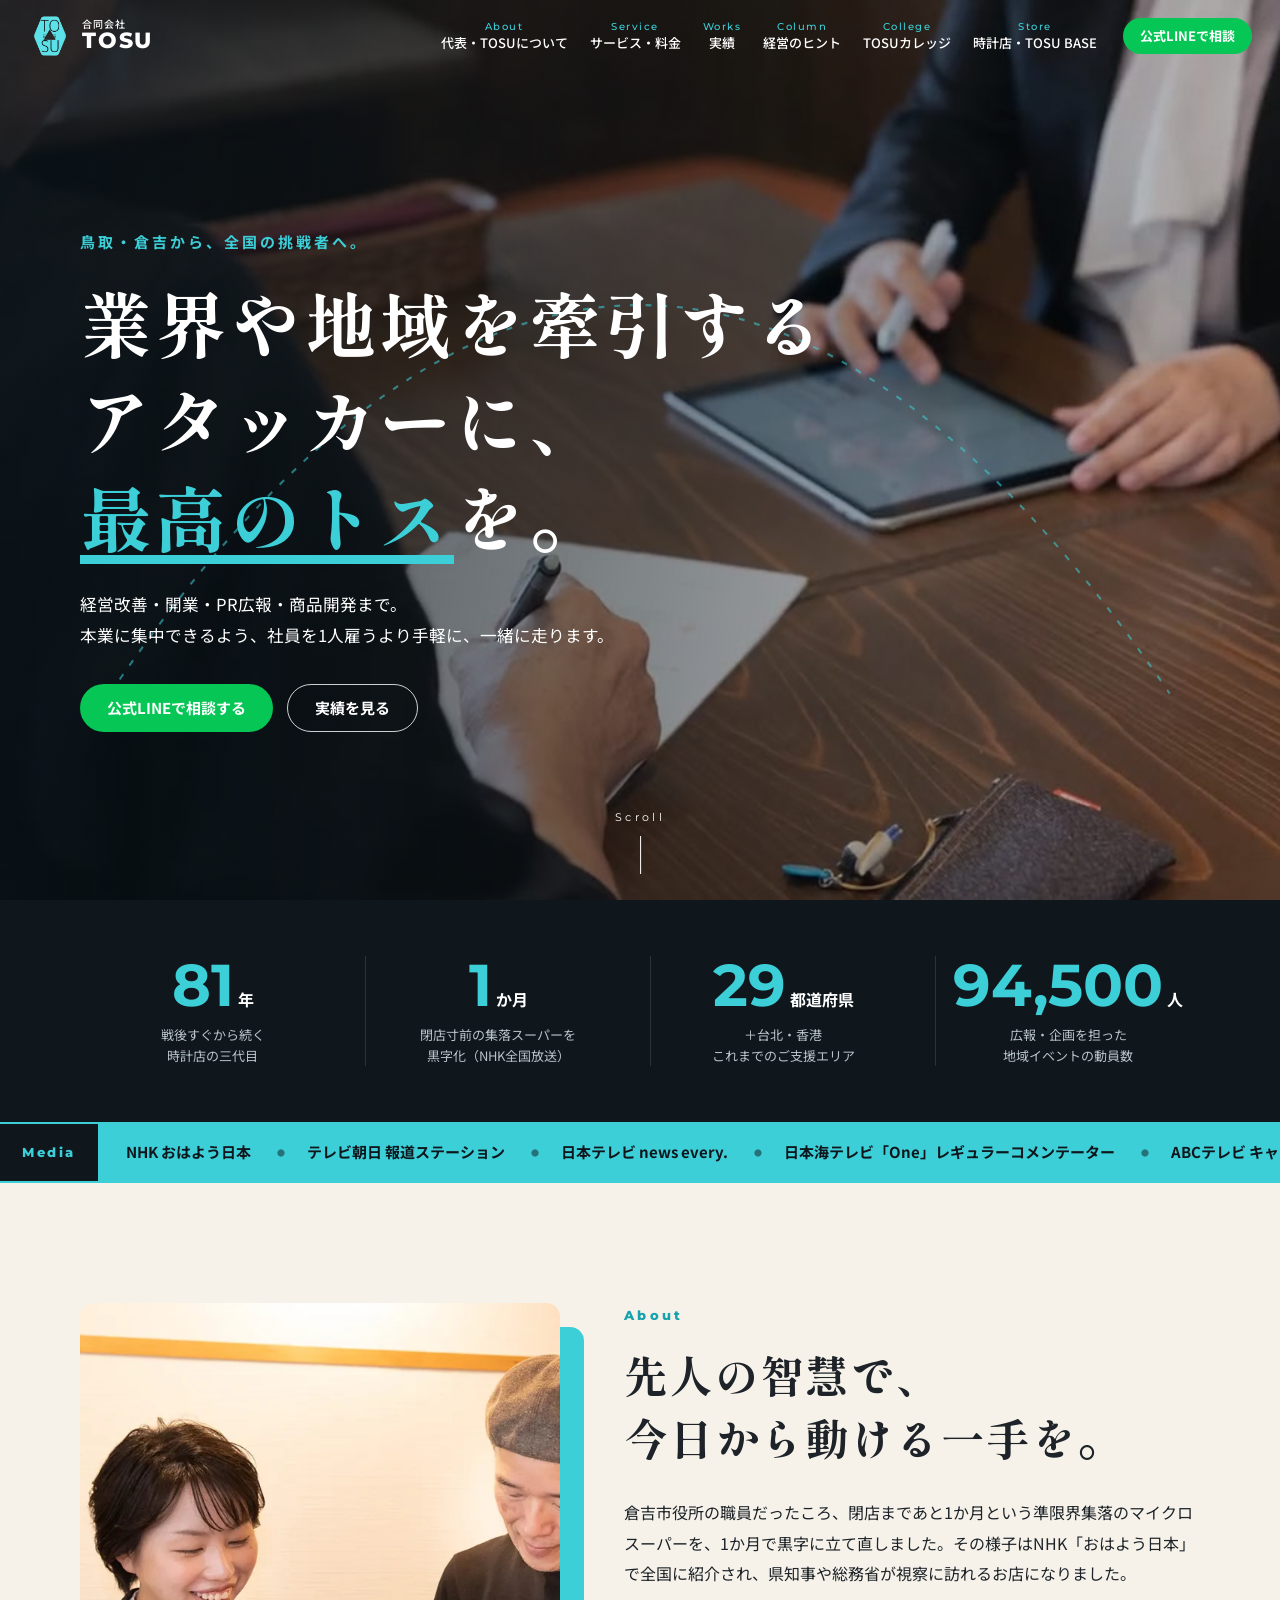
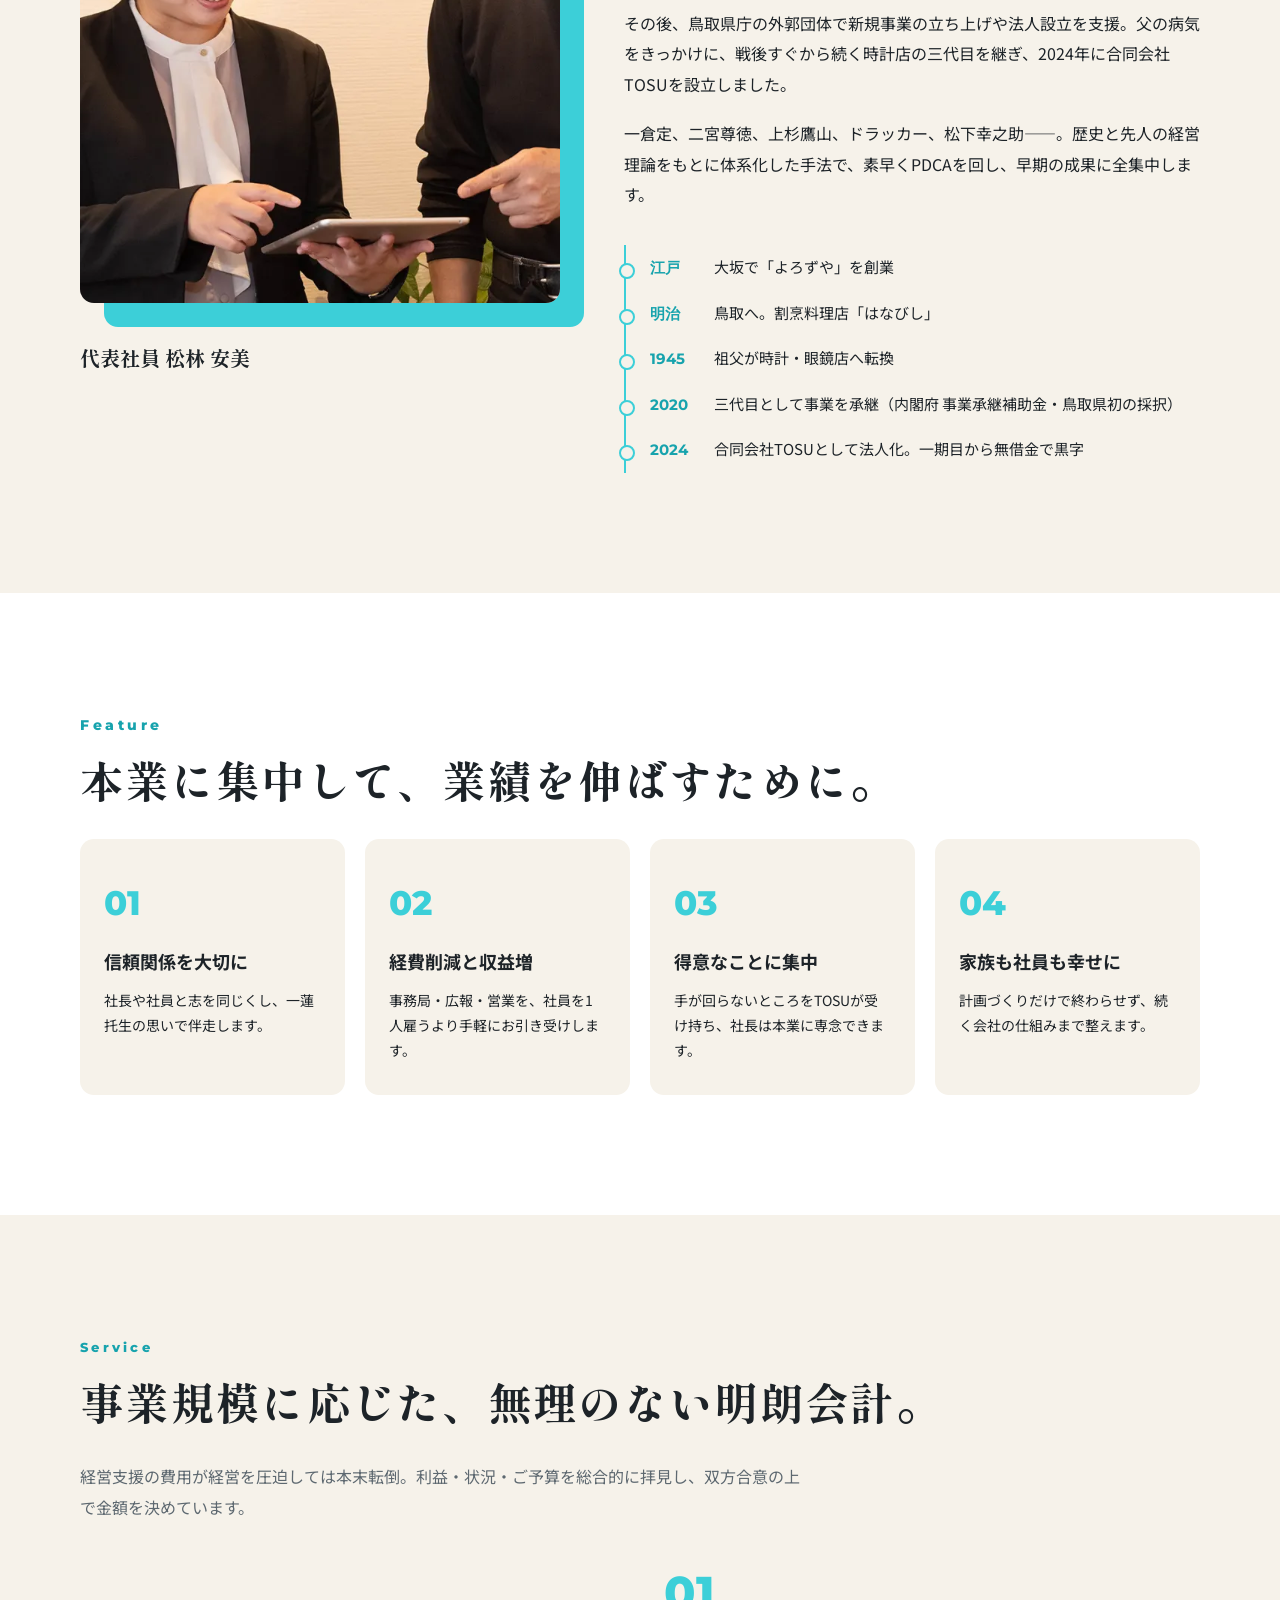
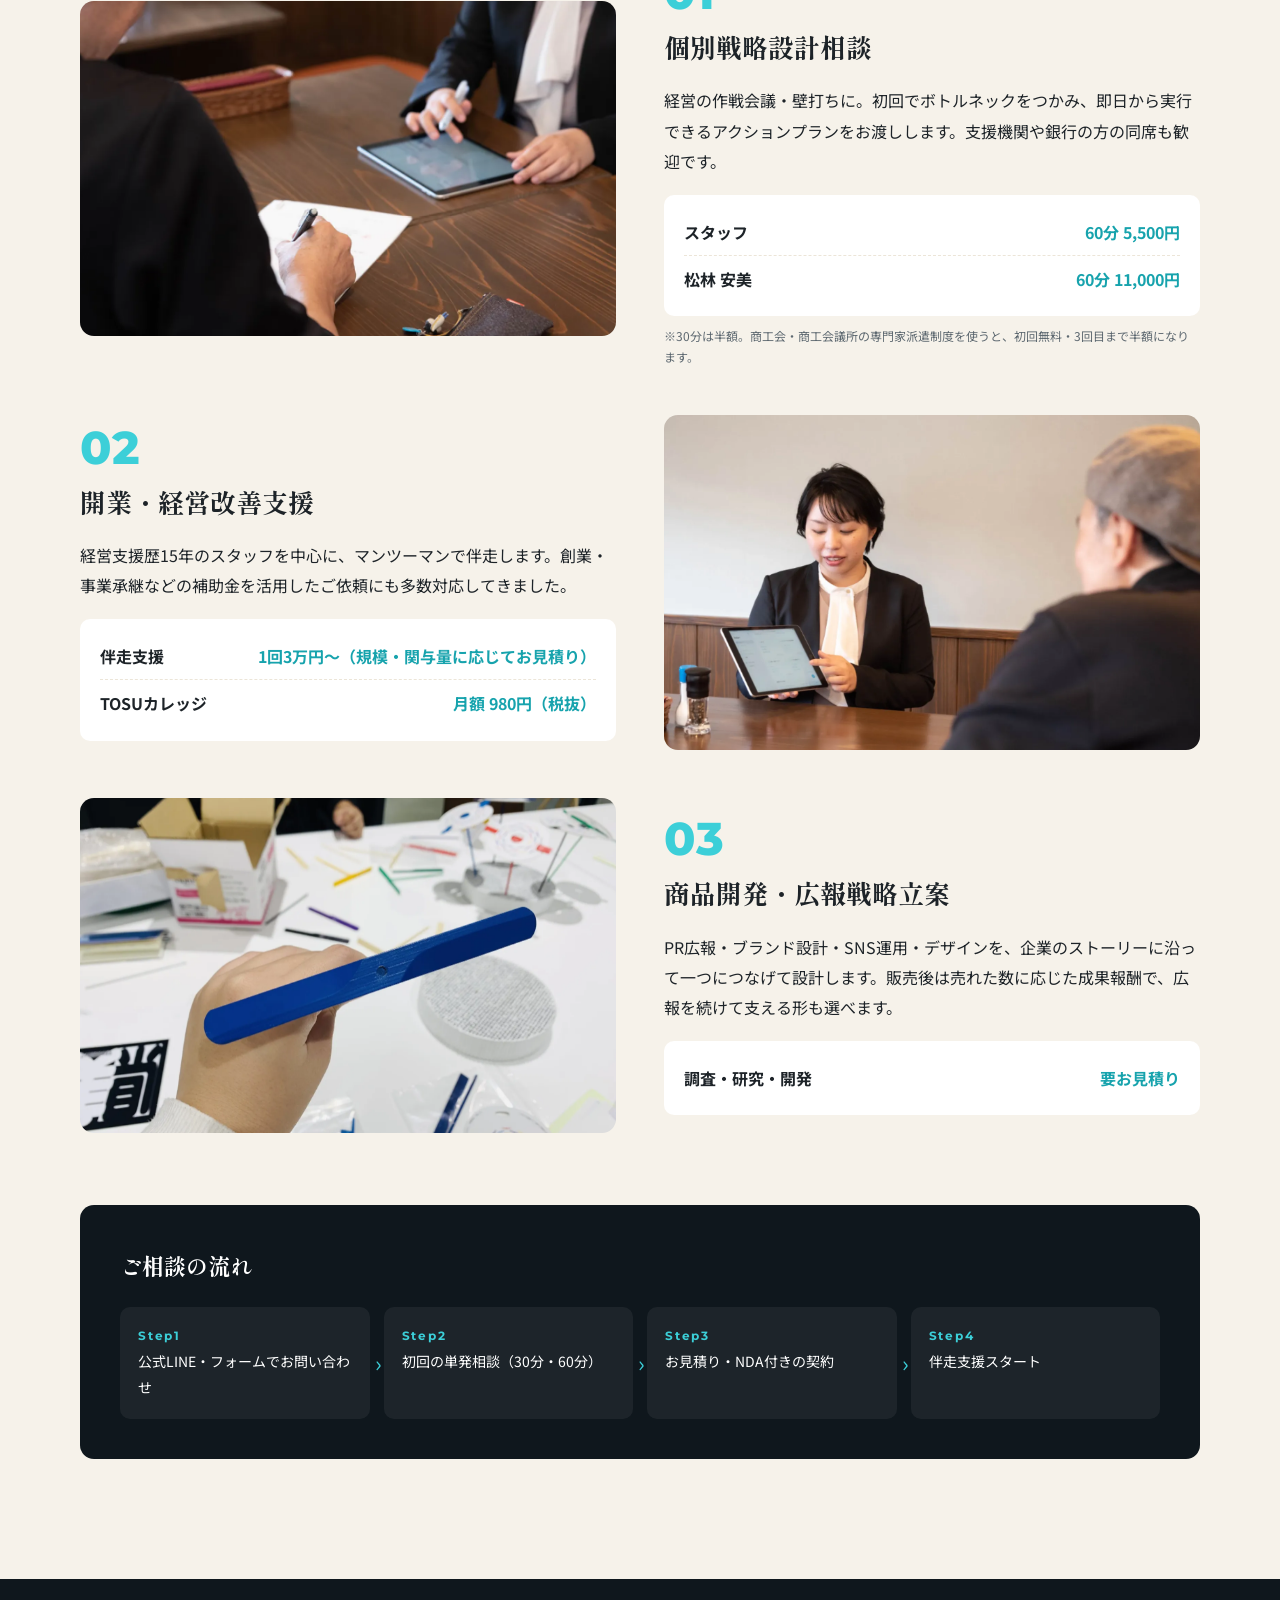
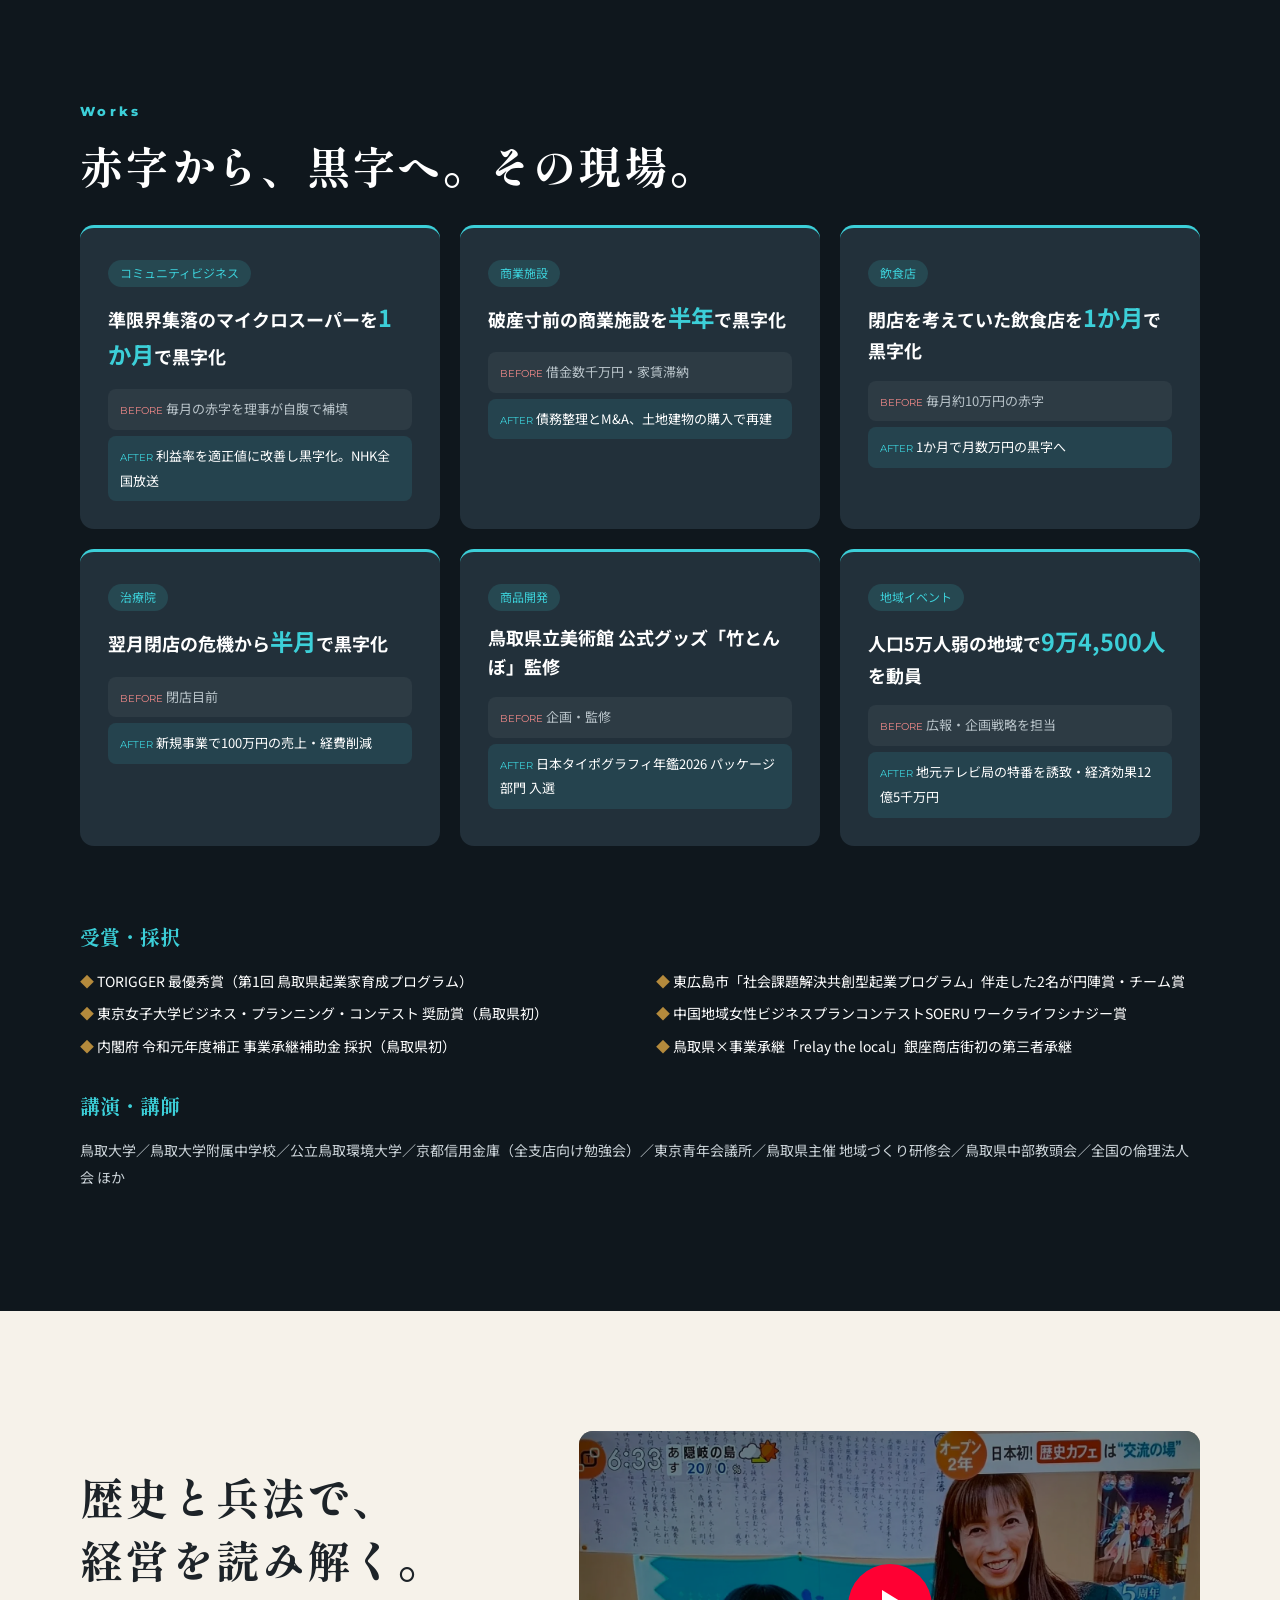
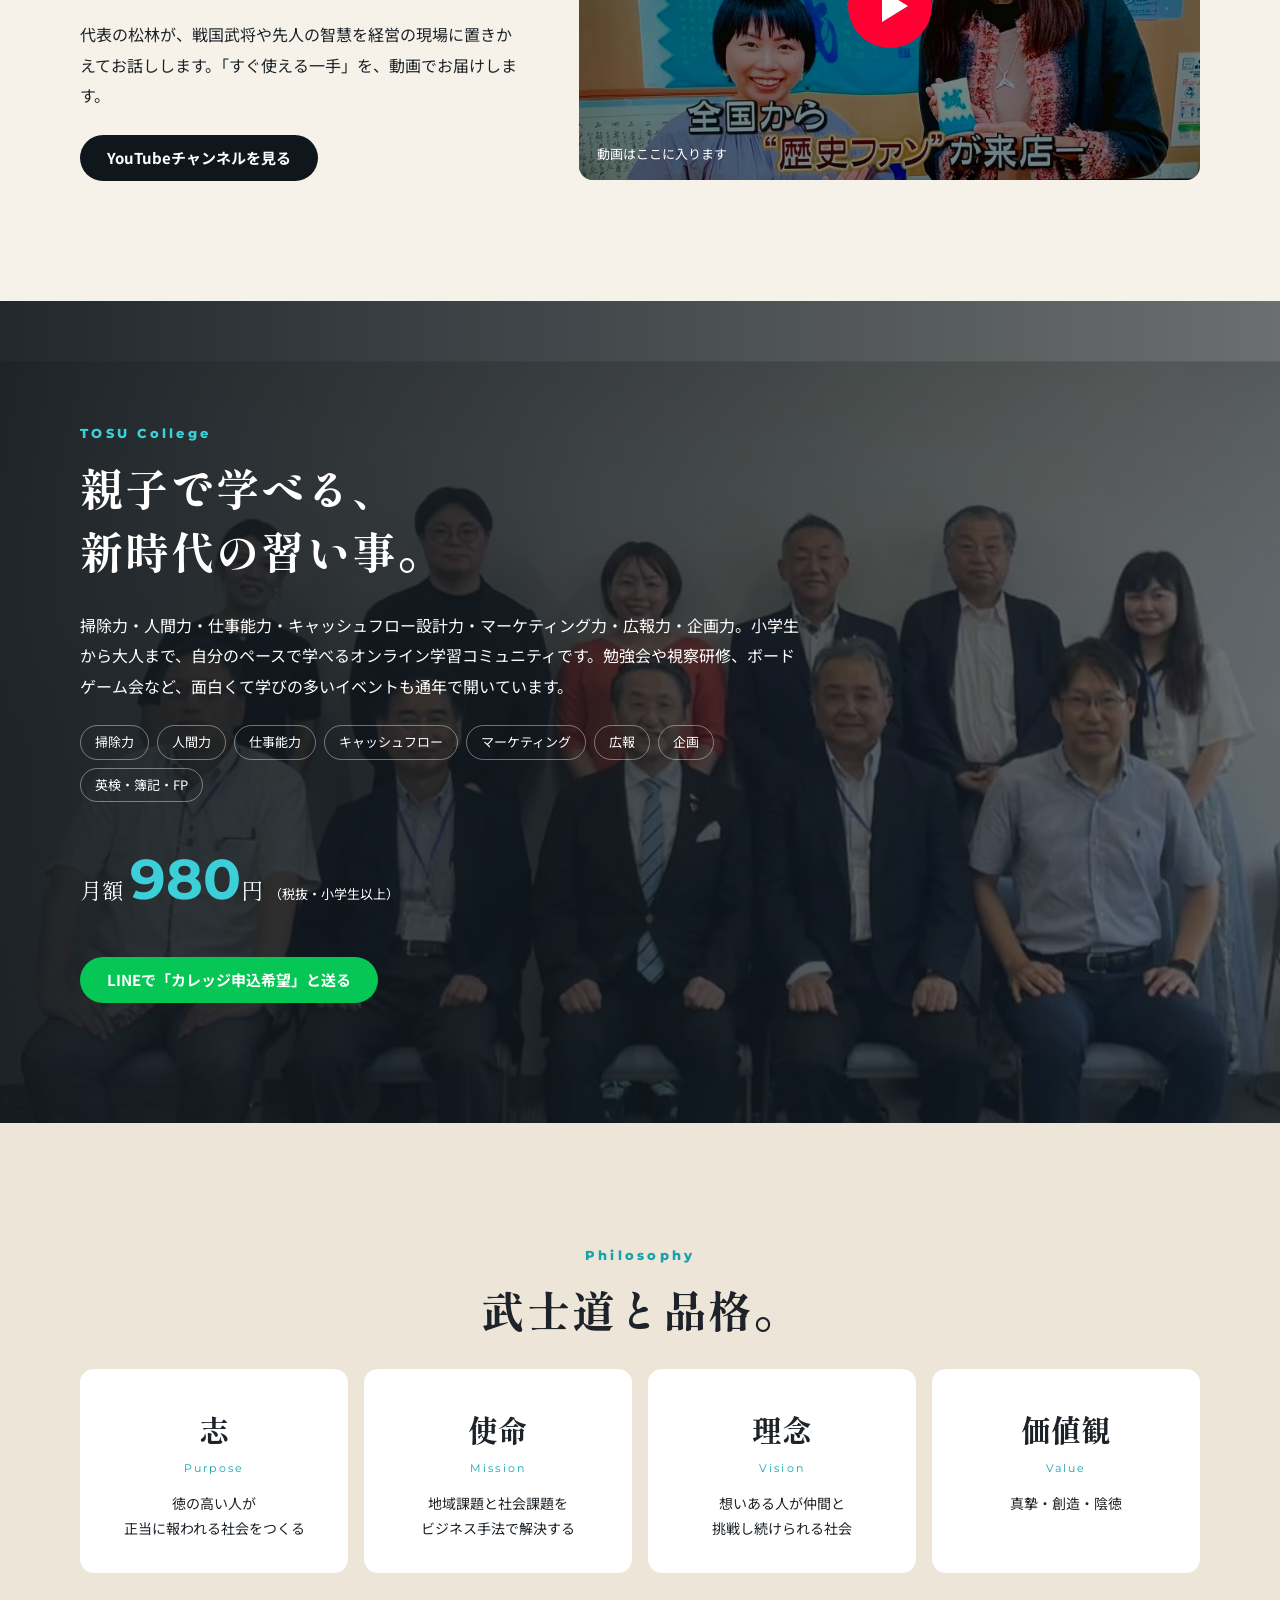
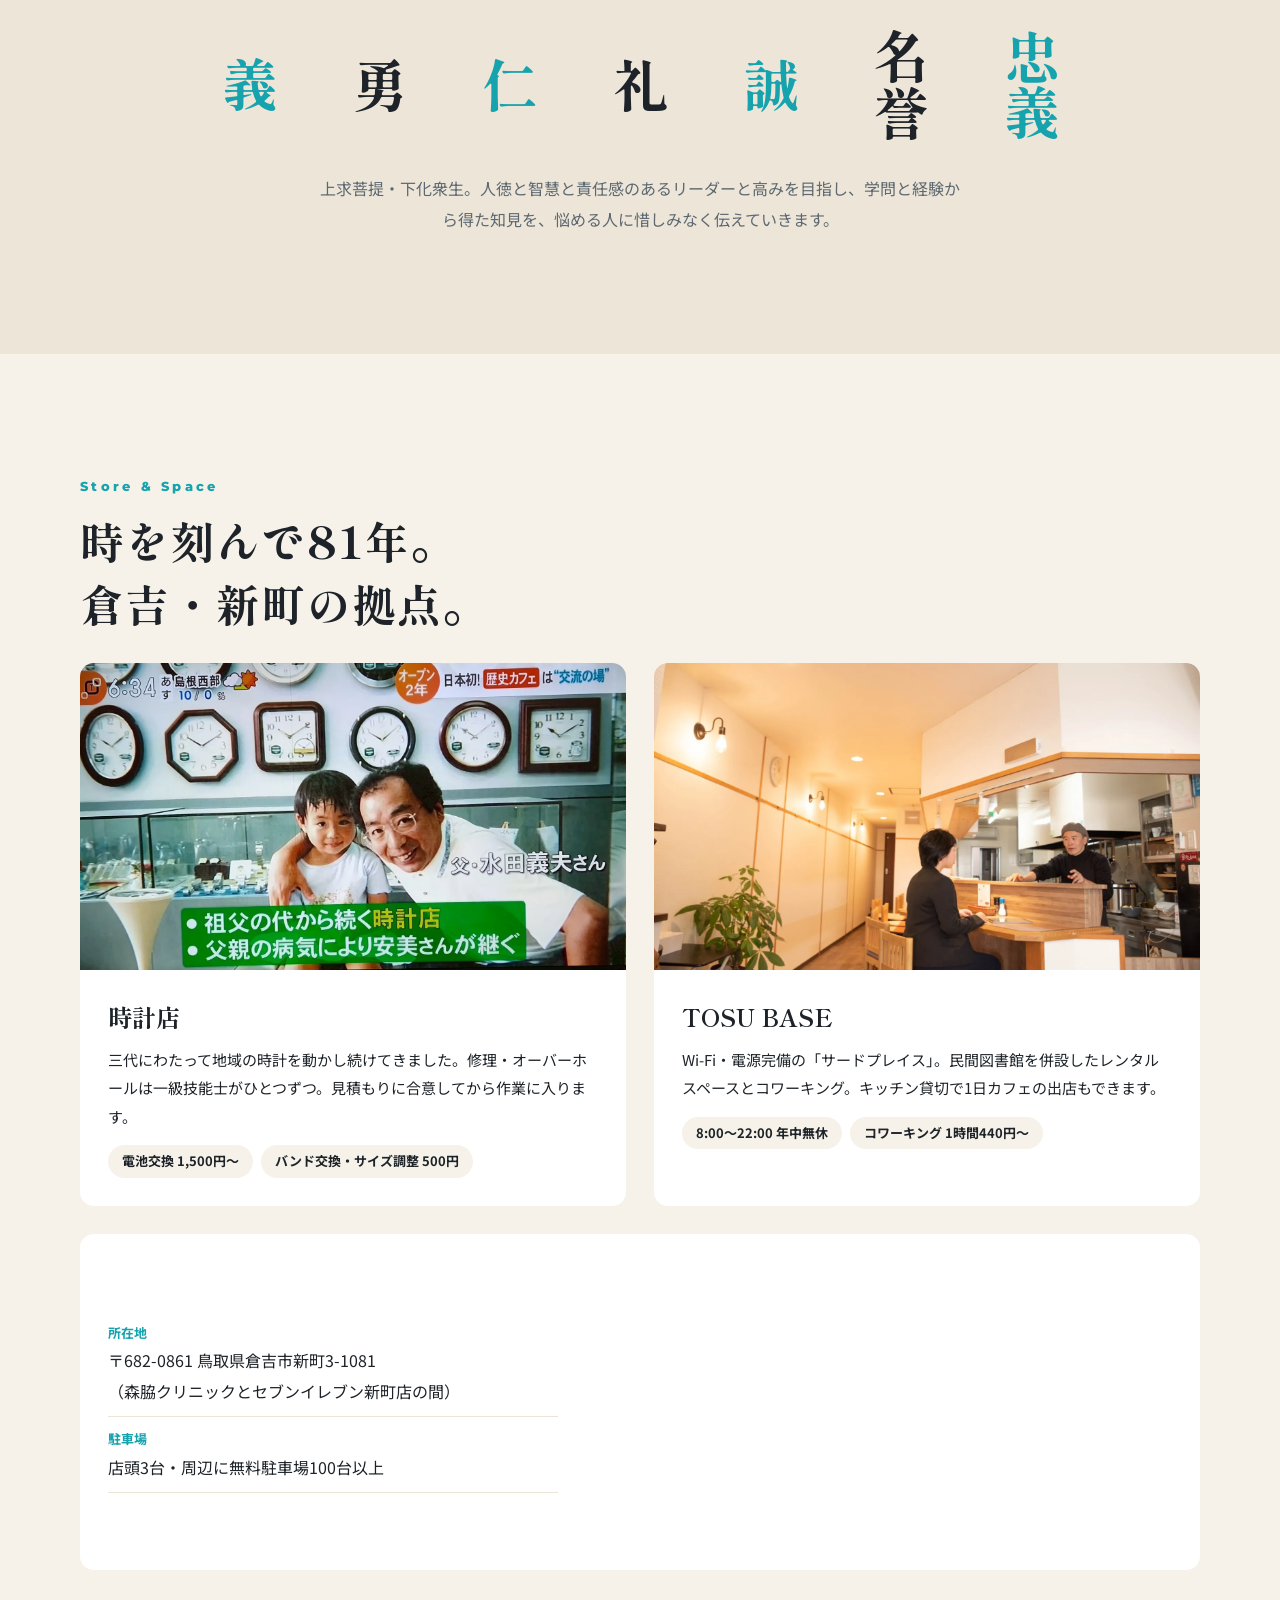
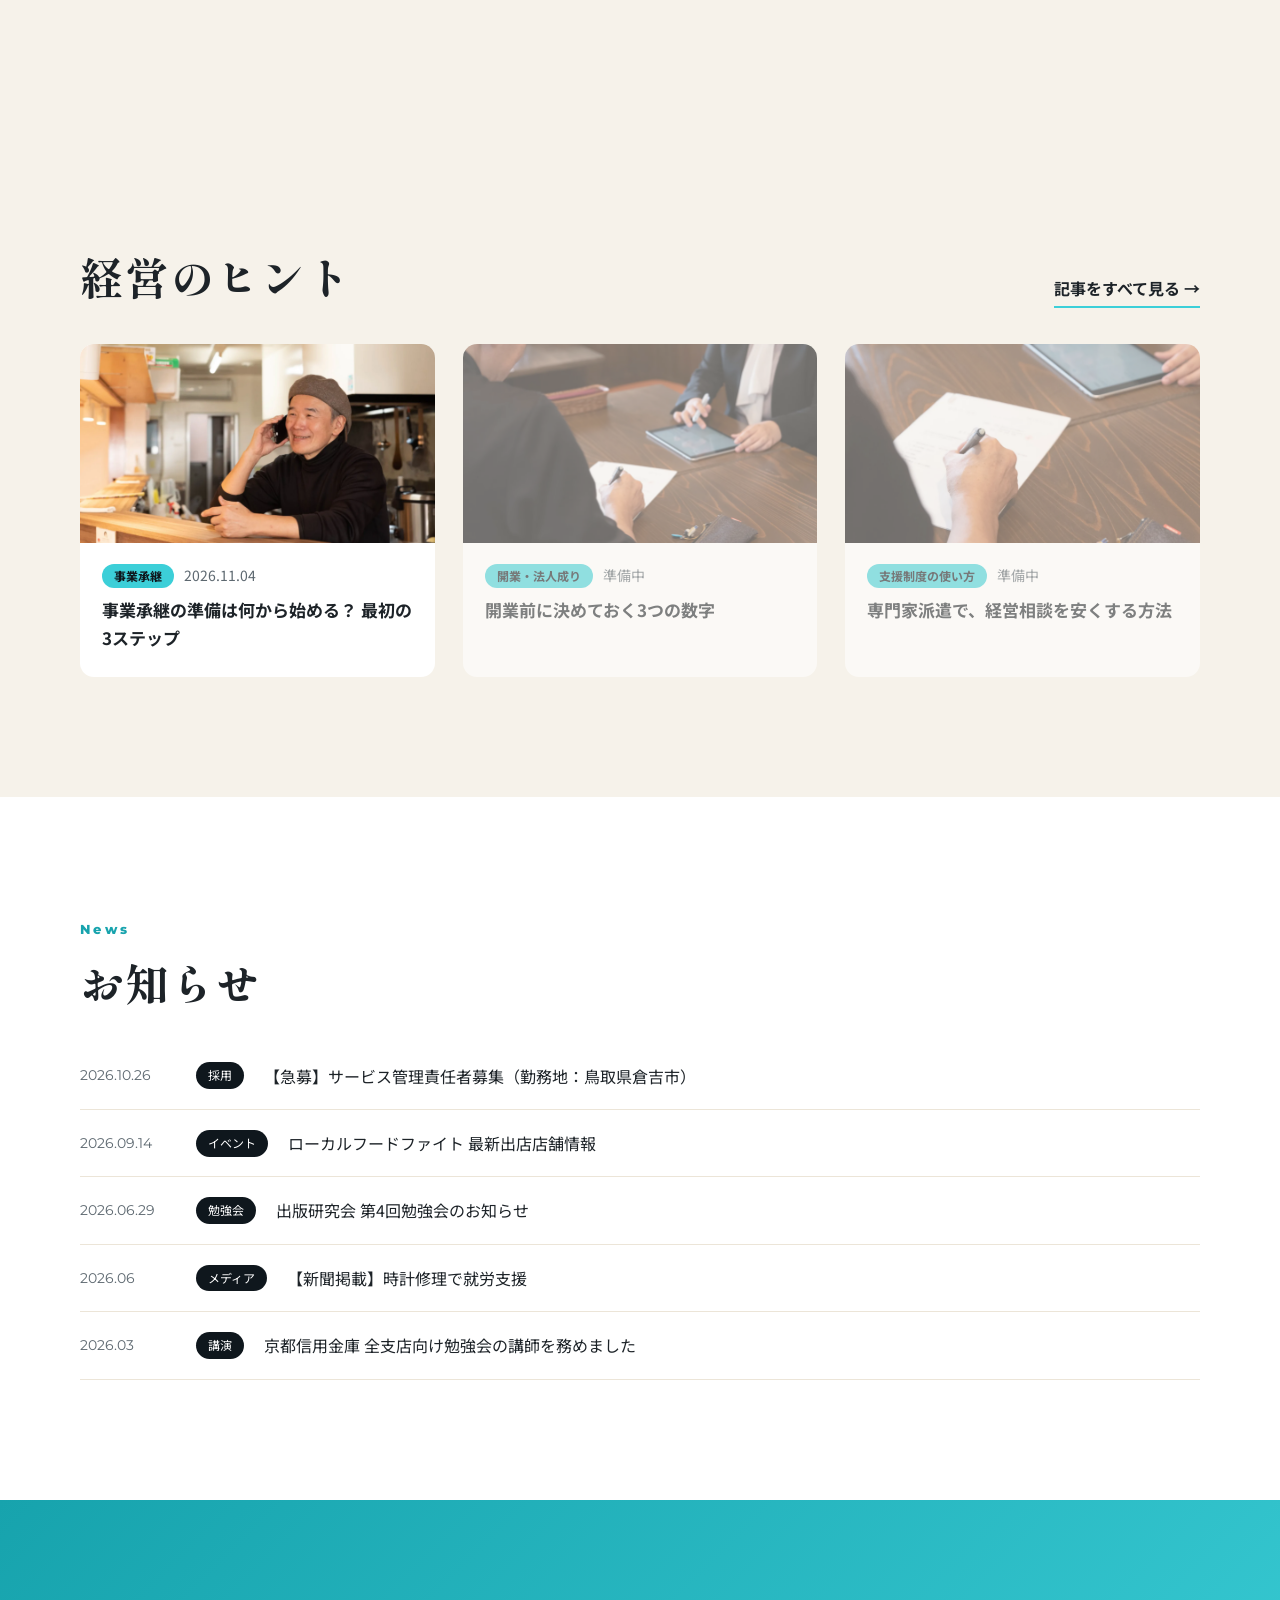
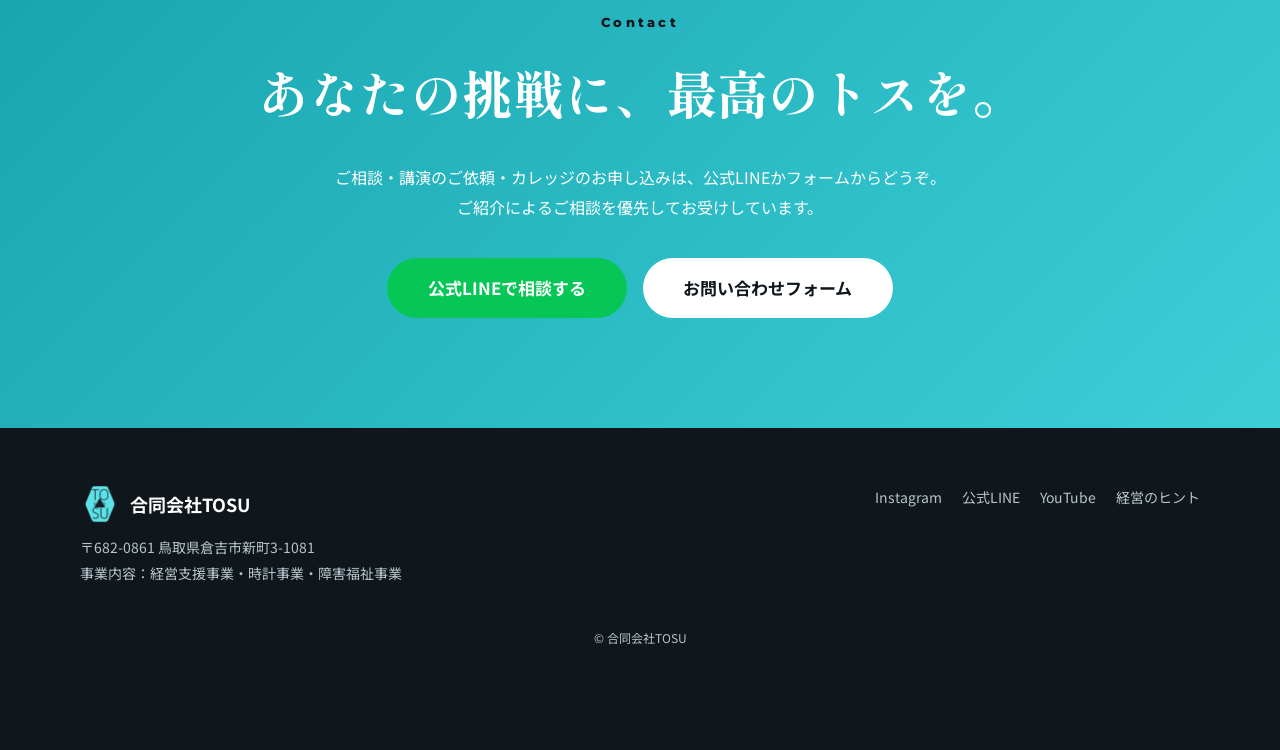
==== index.html @ 75d1e6f7 "TOSU新HPの見本（noindex） Co-Authored-By: Claude Opus 5.5 <noreply@anthropic.com>" ====
<!DOCTYPE html>
<html lang="ja">
<head>
<meta charset="UTF-8">
<meta name="viewport" content="width=device-width, initial-scale=1">
<meta name="robots" content="noindex, nofollow">
<title>合同会社TOSU｜鳥取・倉吉の経営支援・PR広報・創業81年の時計店</title>
<meta name="description" content="鳥取県倉吉市の合同会社TOSUは、経営改善・開業支援・PR広報・商品開発を一気通貫で伴走する会社です。創業81年の時計店、TOSU BASE（レンタル・コワーキング）、月額980円のTOSUカレッジも運営しています。">
<meta property="og:type" content="website">
<meta property="og:title" content="合同会社TOSU｜地域を牽引するアタッカーに、最高のトスを。">
<meta property="og:description" content="鳥取・倉吉から全国へ。経営改善・開業支援・PR広報・商品開発の伴走支援。">
<meta property="og:image" content="img/hero_pc_poster.jpg">
<meta name="twitter:card" content="summary_large_image">
<script type="application/ld+json">
{
 "@context": "https://schema.org",
 "@graph": [
  {
   "@type": "Organization",
   "@id": "#org",
   "name": "合同会社TOSU",
   "alternateName": "TOSU",
   "description": "鳥取県倉吉市を拠点に、経営改善・開業支援・PR広報・商品開発の伴走支援、時計事業、障害福祉事業を行う会社。",
   "foundingDate": "2024-07-17",
   "founder": {"@type": "Person", "name": "松林安美", "jobTitle": "代表社員"},
   "address": {"@type": "PostalAddress", "postalCode": "682-0861", "addressRegion": "鳥取県", "addressLocality": "倉吉市", "streetAddress": "新町3-1081", "addressCountry": "JP"},
   "sameAs": ["https://www.instagram.com/tosu_kurayoshi/", "https://www.youtube.com/@%E5%90%88%E5%90%8C%E4%BC%9A%E7%A4%BETOSU"]
  },
  {
   "@type": "Store",
   "name": "TOSU 時計店・TOSU BASE",
   "parentOrganization": {"@id": "#org"},
   "address": {"@type": "PostalAddress", "postalCode": "682-0861", "addressRegion": "鳥取県", "addressLocality": "倉吉市", "streetAddress": "新町3-1081", "addressCountry": "JP"}
  }
 ]
}
</script>
<link rel="preconnect" href="https://fonts.googleapis.com">
<link rel="preconnect" href="https://fonts.gstatic.com" crossorigin>
<link href="https://fonts.googleapis.com/css2?family=Shippori+Mincho+B1:wght@600;800&family=Noto+Sans+JP:wght@400;500;700;900&family=Montserrat:wght@600;800&display=swap" rel="stylesheet">
<link rel="stylesheet" href="css/style.css">
</head>
<body>

<!-- ヘッダー -->
<header class="header" id="header">
  <a class="header__logo" href="./" aria-label="合同会社TOSU トップへ">
    <img src="img/logo.png" alt="TOSU" width="44" height="44">
    <span><small>合同会社</small>TOSU</span>
  </a>
  <nav class="gnav" id="gnav" aria-label="メインメニュー">
    <ul>
      <li><a href="#about"><span class="en">About</span>代表・TOSUについて</a></li>
      <li><a href="#service"><span class="en">Service</span>サービス・料金</a></li>
      <li><a href="#works"><span class="en">Works</span>実績</a></li>
      <li><a href="blog/"><span class="en">Column</span>経営のヒント</a></li>
      <li><a href="#college"><span class="en">College</span>TOSUカレッジ</a></li>
      <li><a href="#base"><span class="en">Store</span>時計店・TOSU BASE</a></li>
    </ul>
    <a class="btn btn--line gnav__cta" href="https://line.me/R/ti/p/@096gadyq" target="_blank" rel="noopener">公式LINEで相談</a>
  </nav>
  <button class="menu-btn" id="menuBtn" aria-label="メニューを開く" aria-expanded="false"><span></span><span></span></button>
</header>

<main>

<!-- ヒーロー：映像 -->
<section class="hero" id="hero">
  <div class="hero__media">
    <video autoplay muted loop playsinline preload="auto" poster="img/hero_pc_poster.jpg">
      <source src="video/hero_sp.mp4" type="video/mp4" media="(max-width: 767px)">
      <source src="video/hero_pc.mp4" type="video/mp4">
    </video>
  </div>
  <div class="hero__shade"></div>
  <svg class="hero__arc" viewBox="0 0 1200 600" preserveAspectRatio="none" aria-hidden="true">
    <path id="arcPath" d="M60 560 Q 600 -140 1140 560" fill="none" stroke="currentColor" stroke-width="2" stroke-dasharray="6 10"/>
    <circle class="hero__ball" r="14"/>
  </svg>
  <div class="hero__body">
    <p class="hero__kicker">鳥取・倉吉から、全国の挑戦者へ。</p>
    <h1 class="hero__title">
      <span class="line"><span>業界や地域を牽引する</span></span>
      <span class="line"><span>アタッカーに、</span></span>
      <span class="line"><span><em>最高のトス</em>を。</span></span>
    </h1>
    <p class="hero__lead">経営改善・開業・PR広報・商品開発まで。<br>本業に集中できるよう、<br class="sp">社員を1人雇うより手軽に、一緒に走ります。</p>
    <div class="hero__btns">
      <a class="btn btn--line" href="https://line.me/R/ti/p/@096gadyq" target="_blank" rel="noopener">公式LINEで相談する</a>
      <a class="btn btn--ghost" href="#works">実績を見る</a>
    </div>
  </div>
  <a class="hero__scroll" href="#numbers" aria-label="下へ">Scroll</a>
</section>

<!-- 数字 -->
<section class="numbers" id="numbers">
  <ul class="numbers__list">
    <li class="reveal"><b class="count" data-to="81">0</b><span>年</span><p>戦後すぐから続く<br>時計店の三代目</p></li>
    <li class="reveal"><b class="count" data-to="1">0</b><span>か月</span><p>閉店寸前の集落スーパーを<br>黒字化（NHK全国放送）</p></li>
    <li class="reveal"><b class="count" data-to="29">0</b><span>都道府県</span><p>＋台北・香港<br>これまでのご支援エリア</p></li>
    <li class="reveal"><b class="count" data-to="94500" data-comma="1">0</b><span>人</span><p>広報・企画を担った<br>地域イベントの動員数</p></li>
  </ul>
</section>

<!-- メディア（流れる帯） -->
<section class="media" aria-label="メディア出演">
  <p class="media__label">Media</p>
  <div class="marquee"><div class="marquee__track">
    <span>NHK おはよう日本</span><span>テレビ朝日 報道ステーション</span><span>日本テレビ news every.</span><span>日本海テレビ「One」レギュラーコメンテーター</span><span>ABCテレビ キャスト</span><span>NHK鳥取 いろドリ</span><span>BSS山陰放送</span><span>エフエム山陰</span><span>読売新聞</span><span>朝日新聞</span><span>日本海新聞</span><span>AERA</span>
    <span aria-hidden="true">NHK おはよう日本</span><span aria-hidden="true">テレビ朝日 報道ステーション</span><span aria-hidden="true">日本テレビ news every.</span><span aria-hidden="true">日本海テレビ「One」レギュラーコメンテーター</span><span aria-hidden="true">ABCテレビ キャスト</span><span aria-hidden="true">NHK鳥取 いろドリ</span><span aria-hidden="true">BSS山陰放送</span><span aria-hidden="true">エフエム山陰</span><span aria-hidden="true">読売新聞</span><span aria-hidden="true">朝日新聞</span><span aria-hidden="true">日本海新聞</span><span aria-hidden="true">AERA</span>
  </div></div>
</section>

<!-- 代表 -->
<section class="about sec" id="about">
  <div class="wrap about__grid">
    <figure class="about__photo reveal">
      <img src="img/daihyo-tablet.webp" alt="代表の松林安美が相談者とタブレットで打ち合わせをしている様子" loading="lazy">
      <figcaption>代表社員 松林 安美</figcaption>
    </figure>
    <div class="about__body">
      <p class="sec__en reveal">About</p>
      <h2 class="sec__ttl reveal">先人の智慧で、<br>今日から動ける一手を。</h2>
      <p class="reveal">倉吉市役所の職員だったころ、閉店まであと1か月という準限界集落のマイクロスーパーを、1か月で黒字に立て直しました。その様子はNHK「おはよう日本」で全国に紹介され、県知事や総務省が視察に訪れるお店になりました。</p>
      <p class="reveal">その後、鳥取県庁の外郭団体で新規事業の立ち上げや法人設立を支援。父の病気をきっかけに、戦後すぐから続く時計店の三代目を継ぎ、2024年に合同会社TOSUを設立しました。</p>
      <p class="reveal">一倉定、二宮尊徳、上杉鷹山、ドラッカー、松下幸之助――。歴史と先人の経営理論をもとに体系化した手法で、素早くPDCAを回し、早期の成果に全集中します。</p>
      <ol class="timeline reveal">
        <li><b>江戸</b>大坂で「よろずや」を創業</li>
        <li><b>明治</b>鳥取へ。割烹料理店「はなびし」</li>
        <li><b>1945</b>祖父が時計・眼鏡店へ転換</li>
        <li><b>2020</b>三代目として事業を承継（内閣府 事業承継補助金・鳥取県初の採択）</li>
        <li><b>2024</b>合同会社TOSUとして法人化。一期目から無借金で黒字</li>
      </ol>
    </div>
  </div>
</section>

<!-- 4つの特徴 -->
<section class="features sec">
  <div class="wrap">
    <p class="sec__en reveal">Feature</p>
    <h2 class="sec__ttl reveal">本業に集中して、<br class="sp">業績を伸ばすために。</h2>
    <ul class="features__list">
      <li class="reveal"><span class="num">01</span><h3>信頼関係を大切に</h3><p>社長や社員と志を同じくし、一蓮托生の思いで伴走します。</p></li>
      <li class="reveal"><span class="num">02</span><h3>経費削減と収益増</h3><p>事務局・広報・営業を、社員を1人雇うより手軽にお引き受けします。</p></li>
      <li class="reveal"><span class="num">03</span><h3>得意なことに集中</h3><p>手が回らないところをTOSUが受け持ち、社長は本業に専念できます。</p></li>
      <li class="reveal"><span class="num">04</span><h3>家族も社員も幸せに</h3><p>計画づくりだけで終わらせず、続く会社の仕組みまで整えます。</p></li>
    </ul>
  </div>
</section>

<!-- サービス -->
<section class="service sec" id="service">
  <div class="wrap">
    <p class="sec__en reveal">Service</p>
    <h2 class="sec__ttl reveal">事業規模に応じた、<br class="sp">無理のない明朗会計。</h2>
    <p class="sec__lead reveal">経営支援の費用が経営を圧迫しては本末転倒。利益・状況・ご予算を総合的に拝見し、双方合意の上で金額を決めています。</p>
    <div class="service__list">
      <article class="svc reveal">
        <div class="svc__photo"><img src="img/consult.webp" alt="個別相談の様子" loading="lazy"></div>
        <div class="svc__body">
          <p class="svc__no">01</p>
          <h3>個別戦略設計相談</h3>
          <p>経営の作戦会議・壁打ちに。初回でボトルネックをつかみ、即日から実行できるアクションプランをお渡しします。支援機関や銀行の方の同席も歓迎です。</p>
          <dl class="price">
            <div><dt>スタッフ</dt><dd>60分 5,500円</dd></div>
            <div><dt>松林 安美</dt><dd>60分 11,000円</dd></div>
          </dl>
          <p class="note">※30分は半額。商工会・商工会議所の専門家派遣制度を使うと、初回無料・3回目まで半額になります。</p>
        </div>
      </article>
      <article class="svc reveal">
        <div class="svc__photo"><img src="img/consult2.webp" alt="伴走支援の打ち合わせ" loading="lazy"></div>
        <div class="svc__body">
          <p class="svc__no">02</p>
          <h3>開業・経営改善支援</h3>
          <p>経営支援歴15年のスタッフを中心に、マンツーマンで伴走します。創業・事業承継などの補助金を活用したご依頼にも多数対応してきました。</p>
          <dl class="price">
            <div><dt>伴走支援</dt><dd>1回3万円〜（規模・関与量に応じてお見積り）</dd></div>
            <div><dt>TOSUカレッジ</dt><dd>月額 980円（税抜）</dd></div>
          </dl>
        </div>
      </article>
      <article class="svc reveal">
        <div class="svc__photo"><img src="img/taketombo.webp" alt="監修した鳥取県立美術館公式グッズの竹とんぼ" loading="lazy"></div>
        <div class="svc__body">
          <p class="svc__no">03</p>
          <h3>商品開発・広報戦略立案</h3>
          <p>PR広報・ブランド設計・SNS運用・デザインを、企業のストーリーに沿って一つにつなげて設計します。販売後は売れた数に応じた成果報酬で、広報を続けて支える形も選べます。</p>
          <dl class="price">
            <div><dt>調査・研究・開発</dt><dd>要お見積り</dd></div>
          </dl>
        </div>
      </article>
    </div>
    <div class="flow reveal">
      <h3>ご相談の流れ</h3>
      <ol>
        <li><b>Step1</b>公式LINE・フォームでお問い合わせ</li>
        <li><b>Step2</b>初回の単発相談（30分・60分）</li>
        <li><b>Step3</b>お見積り・NDA付きの契約</li>
        <li><b>Step4</b>伴走支援スタート</li>
      </ol>
    </div>
  </div>
</section>

<!-- 実績 -->
<section class="works sec" id="works">
  <div class="wrap">
    <p class="sec__en reveal">Works</p>
    <h2 class="sec__ttl reveal">赤字から、<br class="sp">黒字へ。その現場。</h2>
    <ul class="works__list">
      <li class="case reveal"><p class="case__tag">コミュニティビジネス</p><h3>準限界集落のマイクロスーパーを<b>1か月</b>で黒字化</h3><p class="case__ba"><span>毎月の赤字を理事が自腹で補填</span><span>利益率を適正値に改善し黒字化。NHK全国放送</span></p></li>
      <li class="case reveal"><p class="case__tag">商業施設</p><h3>破産寸前の商業施設を<b>半年</b>で黒字化</h3><p class="case__ba"><span>借金数千万円・家賃滞納</span><span>債務整理とM&amp;A、土地建物の購入で再建</span></p></li>
      <li class="case reveal"><p class="case__tag">飲食店</p><h3>閉店を考えていた飲食店を<b>1か月</b>で黒字化</h3><p class="case__ba"><span>毎月約10万円の赤字</span><span>1か月で月数万円の黒字へ</span></p></li>
      <li class="case reveal"><p class="case__tag">治療院</p><h3>翌月閉店の危機から<b>半月</b>で黒字化</h3><p class="case__ba"><span>閉店目前</span><span>新規事業で100万円の売上・経費削減</span></p></li>
      <li class="case reveal"><p class="case__tag">商品開発</p><h3>鳥取県立美術館 公式グッズ「竹とんぼ」監修</h3><p class="case__ba"><span>企画・監修</span><span>日本タイポグラフィ年鑑2026 パッケージ部門 入選</span></p></li>
      <li class="case reveal"><p class="case__tag">地域イベント</p><h3>人口5万人弱の地域で<b>9万4,500人</b>を動員</h3><p class="case__ba"><span>広報・企画戦略を担当</span><span>地元テレビ局の特番を誘致・経済効果12億5千万円</span></p></li>
    </ul>
    <div class="awards reveal">
      <h3>受賞・採択</h3>
      <ul>
        <li>TORIGGER 最優秀賞（第1回 鳥取県起業家育成プログラム）</li>
        <li>東広島市「社会課題解決共創型起業プログラム」伴走した2名が円陣賞・チーム賞</li>
        <li>東京女子大学ビジネス・プランニング・コンテスト 奨励賞（鳥取県初）</li>
        <li>中国地域女性ビジネスプランコンテストSOERU ワークライフシナジー賞</li>
        <li>内閣府 令和元年度補正 事業承継補助金 採択（鳥取県初）</li>
        <li>鳥取県×事業承継「relay the local」銀座商店街初の第三者承継</li>
      </ul>
      <h3>講演・講師</h3>
      <p>鳥取大学／鳥取大学附属中学校／公立鳥取環境大学／京都信用金庫（全支店向け勉強会）／東京青年会議所／鳥取県主催 地域づくり研修会／鳥取県中部教頭会／全国の倫理法人会 ほか</p>
    </div>
  </div>
</section>

<!-- 動画 -->
<section class="channel sec" id="channel">
  <div class="wrap channel__grid">
    <div>
      <p class="sec__en reveal">Channel</p>
      <h2 class="sec__ttl reveal">歴史と兵法で、<br>経営を読み解く。</h2>
      <p class="reveal">代表の松林が、戦国武将や先人の智慧を経営の現場に置きかえてお話しします。「すぐ使える一手」を、動画でお届けします。</p>
      <a class="btn btn--dark reveal" href="https://www.youtube.com/@%E5%90%88%E5%90%8C%E4%BC%9A%E7%A4%BETOSU" target="_blank" rel="noopener">YouTubeチャンネルを見る</a>
    </div>
    <div class="channel__player reveal">
      <!-- チャンネルが決まったら、ここに埋め込みを入れる -->
      <div class="player-ph">
        <img src="img/tv-cafe.webp" alt="" loading="lazy">
        <span class="player-ph__btn" aria-hidden="true"></span>
        <p>動画はここに入ります</p>
      </div>
    </div>
  </div>
</section>

<!-- カレッジ -->
<section class="college sec" id="college">
  <div class="college__bg" style="background-image:url(img/seminar.webp)"></div>
  <div class="wrap college__body">
    <p class="sec__en reveal">TOSU College</p>
    <h2 class="sec__ttl reveal">親子で学べる、<br>新時代の習い事。</h2>
    <p class="reveal">掃除力・人間力・仕事能力・キャッシュフロー設計力・マーケティング力・広報力・企画力。小学生から大人まで、自分のペースで学べるオンライン学習コミュニティです。勉強会や視察研修、ボードゲーム会など、面白くて学びの多いイベントも通年で開いています。</p>
    <ul class="college__tags reveal">
      <li>掃除力</li><li>人間力</li><li>仕事能力</li><li>キャッシュフロー</li><li>マーケティング</li><li>広報</li><li>企画</li><li>英検・簿記・FP</li>
    </ul>
    <p class="college__price reveal">月額 <b>980</b>円<small>（税抜・小学生以上）</small></p>
    <a class="btn btn--line reveal" href="https://line.me/R/ti/p/@096gadyq" target="_blank" rel="noopener">LINEで「カレッジ申込希望」と送る</a>
  </div>
</section>

<!-- 理念 -->
<section class="philosophy sec">
  <div class="wrap">
    <p class="sec__en reveal">Philosophy</p>
    <h2 class="sec__ttl reveal">武士道と品格。</h2>
    <div class="philo__grid">
      <div class="philo reveal"><span>志</span><p class="en">Purpose</p><p>徳の高い人が<br>正当に報われる社会をつくる</p></div>
      <div class="philo reveal"><span>使命</span><p class="en">Mission</p><p>地域課題と社会課題を<br>ビジネス手法で解決する</p></div>
      <div class="philo reveal"><span>理念</span><p class="en">Vision</p><p>想いある人が仲間と<br>挑戦し続けられる社会</p></div>
      <div class="philo reveal"><span>価値観</span><p class="en">Value</p><p>真摯・創造・陰徳</p></div>
    </div>
    <p class="virtues reveal" aria-label="七徳：義・勇・仁・礼・誠・名誉・忠義"><span>義</span><span>勇</span><span>仁</span><span>礼</span><span>誠</span><span>名誉</span><span>忠義</span></p>
    <p class="philo__note reveal">上求菩提・下化衆生。人徳と智慧と責任感のあるリーダーと高みを目指し、学問と経験から得た知見を、悩める人に惜しみなく伝えていきます。</p>
  </div>
</section>

<!-- 店舗 -->
<section class="base sec" id="base">
  <div class="wrap">
    <p class="sec__en reveal">Store &amp; Space</p>
    <h2 class="sec__ttl reveal">時を刻んで81年。<br>倉吉・新町の拠点。</h2>
    <div class="base__grid">
      <article class="spot reveal">
        <img src="img/tv-clock.webp" alt="時計店の店内とテレビで紹介された様子" loading="lazy">
        <h3>時計店</h3>
        <p>三代にわたって地域の時計を動かし続けてきました。修理・オーバーホールは一級技能士がひとつずつ。見積もりに合意してから作業に入ります。</p>
        <ul class="mini"><li>電池交換 1,500円〜</li><li>バンド交換・サイズ調整 500円</li></ul>
      </article>
      <article class="spot reveal">
        <img src="img/store.webp" alt="TOSU BASEの店内" loading="lazy">
        <h3>TOSU BASE</h3>
        <p>Wi-Fi・電源完備の「サードプレイス」。民間図書館を併設したレンタルスペースとコワーキング。キッチン貸切で1日カフェの出店もできます。</p>
        <ul class="mini"><li>8:00〜22:00 年中無休</li><li>コワーキング 1時間440円〜</li></ul>
      </article>
    </div>
    <div class="access reveal">
      <dl>
        <div><dt>所在地</dt><dd>〒682-0861 鳥取県倉吉市新町3-1081<br>（森脇クリニックとセブンイレブン新町店の間）</dd></div>
        <div><dt>駐車場</dt><dd>店頭3台・周辺に無料駐車場100台以上</dd></div>
      </dl>
      <iframe title="地図" loading="lazy" referrerpolicy="no-referrer-when-downgrade" src="https://maps.google.com/maps?q=%E9%B3%A5%E5%8F%96%E7%9C%8C%E5%80%89%E5%90%89%E5%B8%82%E6%96%B0%E7%94%BA3-1081&z=16&output=embed"></iframe>
    </div>
  </div>
</section>

<!-- ブログ -->
<section class="top-blog sec" id="column">
  <div class="wrap">
    <div class="top-blog__head">
      <div>
        <p class="sec__en reveal">Column</p>
        <h2 class="sec__ttl reveal">経営のヒント</h2>
      </div>
      <a class="more reveal" href="blog/">記事をすべて見る →</a>
    </div>
    <ul class="blog__list">
      <li class="post reveal">
        <a href="blog/jigyoshokei-junbi/">
          <div class="post__img"><img src="img/store-owner.webp" alt="" loading="lazy"></div>
          <div class="post__body">
            <p class="post__meta"><span class="cat">事業承継</span><time datetime="2026-11-04">2026.11.04</time></p>
            <h3 class="post__h">事業承継の準備は何から始める？ 最初の3ステップ</h3>
          </div>
        </a>
      </li>
      <li class="post post--soon reveal">
        <div class="post__img"><img src="img/consult.webp" alt="" loading="lazy"></div>
        <div class="post__body">
          <p class="post__meta"><span class="cat">開業・法人成り</span><span>準備中</span></p>
          <h3 class="post__h">開業前に決めておく3つの数字</h3>
        </div>
      </li>
      <li class="post post--soon reveal">
        <div class="post__img"><img src="img/note.webp" alt="" loading="lazy"></div>
        <div class="post__body">
          <p class="post__meta"><span class="cat">支援制度の使い方</span><span>準備中</span></p>
          <h3 class="post__h">専門家派遣で、経営相談を安くする方法</h3>
        </div>
      </li>
    </ul>
  </div>
</section>

<!-- お知らせ -->
<section class="news sec">
  <div class="wrap">
    <p class="sec__en reveal">News</p>
    <h2 class="sec__ttl reveal">お知らせ</h2>
    <ul class="news__list reveal">
      <li><time datetime="2026-10-26">2026.10.26</time><span class="cat">採用</span><a href="#">【急募】サービス管理責任者募集（勤務地：鳥取県倉吉市）</a></li>
      <li><time datetime="2026-09-14">2026.09.14</time><span class="cat">イベント</span><a href="#">ローカルフードファイト 最新出店店舗情報</a></li>
      <li><time datetime="2026-06-29">2026.06.29</time><span class="cat">勉強会</span><a href="#">出版研究会 第4回勉強会のお知らせ</a></li>
      <li><time>2026.06</time><span class="cat">メディア</span><a href="#">【新聞掲載】時計修理で就労支援</a></li>
      <li><time>2026.03</time><span class="cat">講演</span><a href="#">京都信用金庫 全支店向け勉強会の講師を務めました</a></li>
    </ul>
  </div>
</section>

<!-- お問い合わせ -->
<section class="contact" id="contact">
  <div class="wrap">
    <p class="sec__en">Contact</p>
    <h2 class="contact__ttl">あなたの挑戦に、<br class="sp">最高のトスを。</h2>
    <p>ご相談・講演のご依頼・カレッジのお申し込みは、公式LINEかフォームからどうぞ。<br>ご紹介によるご相談を優先してお受けしています。</p>
    <div class="contact__btns">
      <a class="btn btn--line btn--lg" href="https://line.me/R/ti/p/@096gadyq" target="_blank" rel="noopener">公式LINEで相談する</a>
      <a class="btn btn--white btn--lg" href="#">お問い合わせフォーム</a>
    </div>
  </div>
</section>

</main>

<footer class="footer">
  <div class="wrap footer__grid">
    <div>
      <p class="footer__logo"><img src="img/logo.png" alt="" width="40" height="40">合同会社TOSU</p>
      <p>〒682-0861 鳥取県倉吉市新町3-1081</p>
      <p>事業内容：経営支援事業・時計事業・障害福祉事業</p>
    </div>
    <ul class="footer__sns">
      <li><a href="https://www.instagram.com/tosu_kurayoshi/" target="_blank" rel="noopener">Instagram</a></li>
      <li><a href="https://line.me/R/ti/p/@096gadyq" target="_blank" rel="noopener">公式LINE</a></li>
      <li><a href="https://www.youtube.com/@%E5%90%88%E5%90%8C%E4%BC%9A%E7%A4%BETOSU" target="_blank" rel="noopener">YouTube</a></li>
      <li><a href="blog/">経営のヒント</a></li>
    </ul>
  </div>
  <p class="footer__copy">© 合同会社TOSU</p>
</footer>

<a class="sp-cta btn btn--line" href="https://line.me/R/ti/p/@096gadyq" target="_blank" rel="noopener">LINEで相談</a>

<script src="js/main.js"></script>
</body>
</html>
---- css/style.css ----
/* 合同会社TOSU 新サイト v1 */
:root{
  --teal:#3ccfd8; --teal-d:#17a3ad; --ink:#0f171d; --ink2:#22303a;
  --paper:#f6f2ea; --paper2:#ece5d8; --gold:#b48a3c; --text:#1d2328; --mute:#5d6870;
  --line:#06c755; --r:14px;
  --mincho:"Shippori Mincho B1",serif; --sans:"Noto Sans JP",sans-serif; --en:"Montserrat",sans-serif;
}
*{box-sizing:border-box;margin:0;padding:0}
html{scroll-behavior:smooth}
body{font-family:var(--sans);color:var(--text);background:var(--paper);line-height:1.9;font-size:16px;-webkit-font-smoothing:antialiased;overflow-x:hidden}
img{max-width:100%;display:block}
a{color:inherit}
ul,ol{list-style:none}
.wrap{width:min(1120px,100% - 40px);margin:0 auto}
.sp{display:none}
@media (max-width:767px){.sp{display:inline}.wrap{width:calc(100% - 32px)}}

/* ボタン */
.btn{display:inline-flex;align-items:center;justify-content:center;gap:.5em;padding:.9em 1.8em;border-radius:999px;font-weight:700;text-decoration:none;transition:transform .2s,box-shadow .2s,background .2s;font-size:15px;line-height:1.3}
.btn:hover{transform:translateY(-2px);box-shadow:0 10px 24px rgba(0,0,0,.18)}
.btn--line{background:var(--line);color:#fff}
.btn--ghost{border:1.5px solid rgba(255,255,255,.8);color:#fff}
.btn--dark{background:var(--ink);color:#fff;margin-top:24px}
.btn--white{background:#fff;color:var(--ink)}
.btn--lg{padding:1.1em 2.4em;font-size:17px}

/* ヘッダー */
.header{position:fixed;inset:0 0 auto;z-index:50;display:flex;align-items:center;justify-content:space-between;padding:14px 28px;color:#fff;transition:background .3s,color .3s,box-shadow .3s}
.header.is-scrolled{background:rgba(246,242,234,.94);backdrop-filter:blur(8px);color:var(--ink);box-shadow:0 1px 0 rgba(0,0,0,.06)}
.header__logo{display:flex;align-items:center;gap:10px;text-decoration:none;font-family:var(--en);font-weight:800;font-size:22px;letter-spacing:.08em}
.header__logo img{border-radius:8px}
.header__logo small{display:block;font-family:var(--sans);font-size:10px;font-weight:500;letter-spacing:.1em;line-height:1}
.header__logo span{line-height:1.1}
.gnav{display:flex;align-items:center;gap:26px}
.gnav ul{display:flex;gap:22px}
.gnav li a{text-decoration:none;font-size:13px;font-weight:500;display:flex;flex-direction:column;align-items:center;line-height:1.4}
.gnav .en{font-family:var(--en);font-size:10px;letter-spacing:.15em;color:var(--teal)}
.gnav__cta{padding:.7em 1.3em;font-size:13px}
.menu-btn{display:none}
@media (max-width:1000px){
  .menu-btn{display:block;width:44px;height:44px;background:none;border:0;position:relative;z-index:60;cursor:pointer}
  .menu-btn span{position:absolute;left:10px;right:10px;height:2px;background:currentColor;transition:.3s}
  .menu-btn span:first-child{top:17px}.menu-btn span:last-child{top:26px}
  .menu-open .menu-btn span:first-child{top:21px;transform:rotate(45deg)}
  .menu-open .menu-btn span:last-child{top:21px;transform:rotate(-45deg)}
  .header{color:#fff}
  .menu-open .header{color:#fff}
  .gnav{position:fixed;inset:0;background:var(--ink);color:#fff;flex-direction:column;justify-content:center;opacity:0;pointer-events:none;transition:opacity .3s}
  .menu-open .gnav{opacity:1;pointer-events:auto}
  .gnav ul{flex-direction:column;gap:20px;text-align:center}
  .gnav li a{font-size:16px}
  .header{padding:10px 16px}
}

/* ヒーロー */
.hero{position:relative;height:100svh;min-height:600px;overflow:hidden;color:#fff;display:flex;align-items:center}
.hero__media,.hero__media video{position:absolute;inset:0;width:100%;height:100%;object-fit:cover}
.hero__media video{animation:heroIn 2.2s ease-out both}
@keyframes heroIn{from{transform:scale(1.08);filter:blur(6px)}to{transform:none;filter:none}}
.hero__shade{position:absolute;inset:0;background:linear-gradient(100deg,rgba(10,20,26,.82) 0%,rgba(10,20,26,.55) 45%,rgba(10,20,26,.15) 100%)}
.hero__arc{position:absolute;inset:8% 4% 18%;width:92%;height:74%;color:rgba(60,207,216,.55);pointer-events:none}
.hero__arc path{stroke-dashoffset:2000;animation:dash 3s .6s ease-out forwards}
@keyframes dash{to{stroke-dashoffset:0}}
.hero__ball{fill:var(--teal);filter:drop-shadow(0 0 12px rgba(60,207,216,.9))}
.hero__body{position:relative;z-index:2;width:min(1120px,100% - 40px);margin:0 auto;padding-top:60px}
.hero__kicker{font-size:15px;letter-spacing:.2em;color:var(--teal);font-weight:700;margin-bottom:18px;opacity:0;animation:up .8s .3s forwards}
.hero__title{font-family:var(--mincho);font-weight:800;font-size:clamp(34px,5.6vw,78px);line-height:1.35;letter-spacing:.04em}
.hero__title .line{display:block;overflow:hidden}
.hero__title .line>span{display:inline-block;transform:translateY(110%);animation:rise 1s cubic-bezier(.2,.8,.2,1) forwards}
.hero__title .line:nth-child(1)>span{animation-delay:.5s}
.hero__title .line:nth-child(2)>span{animation-delay:.7s}
.hero__title .line:nth-child(3)>span{animation-delay:.9s}
.hero__title em{font-style:normal;color:var(--teal);position:relative}
.hero__title em::after{content:"";position:absolute;left:0;right:0;bottom:.06em;height:.12em;background:var(--teal);transform:scaleX(0);transform-origin:left;animation:bar .8s 1.8s forwards}
@keyframes rise{to{transform:none}}
@keyframes bar{to{transform:scaleX(1)}}
@keyframes up{from{opacity:0;transform:translateY(16px)}to{opacity:1;transform:none}}
.hero__lead{margin-top:24px;font-size:clamp(15px,1.3vw,18px);opacity:0;animation:up .8s 1.4s forwards}
.hero__btns{display:flex;gap:14px;margin-top:32px;flex-wrap:wrap;opacity:0;animation:up .8s 1.6s forwards}
.hero__scroll{position:absolute;left:50%;bottom:26px;transform:translateX(-50%);font-family:var(--en);font-size:11px;letter-spacing:.3em;text-decoration:none;padding-bottom:46px;z-index:2}
.hero__scroll::after{content:"";position:absolute;left:50%;bottom:0;width:1px;height:38px;background:#fff;animation:scroll 1.8s infinite}
@keyframes scroll{0%{transform:scaleY(0);transform-origin:top}50%{transform:scaleY(1);transform-origin:top}51%{transform-origin:bottom}100%{transform:scaleY(0);transform-origin:bottom}}
@media (max-width:767px){
  .hero__shade{background:linear-gradient(180deg,rgba(10,20,26,.35) 0%,rgba(10,20,26,.8) 70%)}
  .hero{align-items:flex-end;padding-bottom:90px}
  .hero__body{width:calc(100% - 32px)}
  .hero__title{font-size:clamp(26px,7.6vw,34px)}
  .hero__btns{flex-direction:column;gap:10px}
  .hero__btns .btn{width:100%}
  .hero__scroll{display:none}
  .hero__arc{inset:10% 0 40%;width:100%;height:50%}
}

/* 数字 */
.numbers{background:var(--ink);color:#fff;padding:56px 0}
.numbers__list{width:min(1120px,100% - 40px);margin:0 auto;display:grid;grid-template-columns:repeat(4,1fr);gap:20px}
.numbers li{text-align:center;border-left:1px solid rgba(255,255,255,.12)}
.numbers li:first-child{border:0}
.numbers b{font-family:var(--en);font-size:clamp(40px,4.6vw,64px);color:var(--teal);line-height:1}
.numbers span{font-weight:700;margin-left:4px}
.numbers p{font-size:13px;color:#b8c3c9;margin-top:10px;line-height:1.6}
@media (max-width:767px){.numbers__list{grid-template-columns:1fr 1fr;gap:32px 0}.numbers li:nth-child(3){border:0}}

/* メディアの帯 */
.media{background:var(--teal);color:var(--ink);display:flex;align-items:center;overflow:hidden}
.media__label{font-family:var(--en);font-weight:800;letter-spacing:.2em;padding:16px 22px;background:var(--ink);color:var(--teal);flex-shrink:0;font-size:13px;position:relative;z-index:1}
.marquee{overflow:hidden;flex:1}
.marquee__track{display:flex;width:max-content;animation:marq 40s linear infinite}
.marquee__track span{padding:16px 28px;font-weight:700;font-size:15px;white-space:nowrap;position:relative}
.marquee__track span::after{content:"●";position:absolute;right:-6px;font-size:8px;top:50%;transform:translateY(-50%);opacity:.5}
@keyframes marq{to{transform:translateX(-50%)}}

/* セクション共通 */
.sec{padding:120px 0}
.sec__en{font-family:var(--en);font-weight:800;color:var(--teal-d);letter-spacing:.25em;font-size:13px;margin-bottom:10px}
.sec__ttl{font-family:var(--mincho);font-weight:800;font-size:clamp(28px,3.4vw,44px);line-height:1.45;margin-bottom:28px;letter-spacing:.03em}
.sec__lead{max-width:720px;color:var(--mute);margin-bottom:48px}
@media (max-width:767px){.sec{padding:80px 0}}

/* ふわっと出す */
.reveal{opacity:0;transform:translateY(28px);transition:opacity .9s ease,transform .9s cubic-bezier(.2,.8,.2,1)}
.reveal.is-in{opacity:1;transform:none}

/* 代表 */
.about__grid{display:grid;grid-template-columns:5fr 6fr;gap:64px;align-items:start}
.about__photo{position:sticky;top:100px}
.about__photo img{border-radius:var(--r);aspect-ratio:4/5;object-fit:cover;object-position:30% center;width:100%;box-shadow:24px 24px 0 var(--teal)}
.about__photo figcaption{margin-top:36px;font-family:var(--mincho);font-weight:800;font-size:20px}
.about__body p{margin-bottom:1.2em}
.timeline{margin-top:36px;border-left:2px solid var(--teal);padding-left:24px}
.timeline li{position:relative;padding:8px 0;font-size:15px}
.timeline li::before{content:"";position:absolute;left:-31px;top:18px;width:12px;height:12px;border-radius:50%;background:var(--paper);border:2px solid var(--teal)}
.timeline b{font-family:var(--en);display:inline-block;min-width:64px;color:var(--teal-d)}
@media (max-width:860px){.about__grid{grid-template-columns:1fr;gap:40px}.about__photo{position:static}.about__photo img{aspect-ratio:4/3;box-shadow:12px 12px 0 var(--teal)}}

/* 特徴 */
.features{background:#fff}
.features__list{display:grid;grid-template-columns:repeat(4,1fr);gap:20px}
.features li{padding:32px 24px;border-radius:var(--r);background:var(--paper);transition:transform .3s,background .3s}
.features li:hover{transform:translateY(-6px);background:var(--ink);color:#fff}
.features .num{font-family:var(--en);font-weight:800;font-size:34px;color:var(--teal)}
.features h3{font-size:18px;margin:8px 0 10px}
.features p{font-size:14px;line-height:1.8}
@media (max-width:900px){.features__list{grid-template-columns:1fr 1fr}}
@media (max-width:520px){.features__list{grid-template-columns:1fr}}

/* サービス */
.service__list{display:flex;flex-direction:column;gap:48px}
.svc{display:grid;grid-template-columns:1fr 1fr;gap:48px;align-items:center}
.svc:nth-child(even) .svc__photo{order:2}
.svc__photo{border-radius:var(--r);overflow:hidden;aspect-ratio:16/10}
.svc__photo img{width:100%;height:100%;object-fit:cover;transform:scale(calc(1.15 - var(--sp,0) * .15));transition:transform .1s linear}
.svc__no{font-family:var(--en);font-weight:800;color:var(--teal);font-size:46px;line-height:1}
.svc h3{font-family:var(--mincho);font-size:26px;margin:6px 0 14px}
.price{margin-top:18px;background:#fff;border-radius:10px;padding:14px 20px}
.price div{display:flex;justify-content:space-between;gap:16px;padding:8px 0;border-bottom:1px dashed var(--paper2)}
.price div:last-child{border:0}
.price dt{font-weight:700;flex-shrink:0}
.price dd{text-align:right;font-weight:700;color:var(--teal-d)}
.note{font-size:12px;color:var(--mute);margin-top:10px;line-height:1.7}
.flow{margin-top:72px;background:var(--ink);color:#fff;border-radius:var(--r);padding:40px}
.flow h3{font-family:var(--mincho);font-size:22px;margin-bottom:20px}
.flow ol{display:grid;grid-template-columns:repeat(4,1fr);gap:14px;counter-reset:s}
.flow li{background:rgba(255,255,255,.06);border-radius:10px;padding:18px;font-size:14px;position:relative}
.flow li:not(:last-child)::after{content:"›";position:absolute;right:-12px;top:50%;transform:translateY(-50%);color:var(--teal);font-size:22px}
.flow b{display:block;font-family:var(--en);color:var(--teal);font-size:12px;letter-spacing:.15em}
@media (max-width:860px){.svc{grid-template-columns:1fr;gap:20px}.svc:nth-child(even) .svc__photo{order:0}.flow ol{grid-template-columns:1fr 1fr}.flow li::after{display:none}.flow{padding:28px 20px}}

/* 実績 */
.works{background:var(--ink);color:#fff}
.works .sec__en{color:var(--teal)}
.works__list{display:grid;grid-template-columns:repeat(3,1fr);gap:20px}
.case{background:var(--ink2);border-radius:var(--r);padding:28px;border-top:3px solid var(--teal);transition:transform .3s}
.case:hover{transform:translateY(-6px)}
.case__tag{display:inline-block;font-size:12px;background:rgba(60,207,216,.15);color:var(--teal);padding:2px 12px;border-radius:99px;margin-bottom:12px}
.case h3{font-size:18px;line-height:1.6;margin-bottom:16px}
.case h3 b{color:var(--teal);font-size:1.3em}
.case__ba{display:flex;flex-direction:column;gap:6px;font-size:13px}
.case__ba span{padding:8px 12px;border-radius:8px;background:rgba(255,255,255,.05);color:#b8c3c9}
.case__ba span:last-child{background:rgba(60,207,216,.12);color:#fff}
.case__ba span:first-child::before{content:"BEFORE ";font-family:var(--en);font-size:10px;color:#e88}
.case__ba span:last-child::before{content:"AFTER ";font-family:var(--en);font-size:10px;color:var(--teal)}
.awards{margin-top:56px;display:grid;gap:12px}
.awards h3{font-family:var(--mincho);font-size:20px;margin-top:16px;color:var(--teal)}
.awards ul{display:grid;grid-template-columns:1fr 1fr;gap:6px 32px;font-size:14px}
.awards li::before{content:"◆ ";color:var(--gold)}
.awards p{font-size:14px;color:#cdd5da}
@media (max-width:900px){.works__list{grid-template-columns:1fr 1fr}}
@media (max-width:600px){.works__list,.awards ul{grid-template-columns:1fr}}

/* 動画 */
.channel__grid{display:grid;grid-template-columns:5fr 7fr;gap:56px;align-items:center}
.player-ph{position:relative;aspect-ratio:16/9;border-radius:var(--r);overflow:hidden;background:#000}
.player-ph img{width:100%;height:100%;object-fit:cover;opacity:.55}
.player-ph__btn{position:absolute;left:50%;top:50%;width:84px;height:84px;margin:-42px;border-radius:50%;background:#ff0033;animation:pulse 2s infinite}
.player-ph__btn::after{content:"";position:absolute;left:34px;top:26px;border:16px solid transparent;border-left:26px solid #fff;border-right:0}
.player-ph p{position:absolute;bottom:14px;left:18px;color:#fff;font-size:13px}
@keyframes pulse{0%{box-shadow:0 0 0 0 rgba(255,0,51,.5)}100%{box-shadow:0 0 0 26px rgba(255,0,51,0)}}
@media (max-width:860px){.channel__grid{grid-template-columns:1fr;gap:28px}}

/* カレッジ */
.college{position:relative;color:#fff;overflow:hidden}
.college__bg{position:absolute;inset:-10% 0;background-size:cover;background-position:center;transform:translateY(calc(var(--py,0) * 1px))}
.college::before{content:"";position:absolute;inset:0;background:linear-gradient(90deg,rgba(15,23,29,.92),rgba(15,23,29,.6));z-index:1}
.college__body{position:relative;z-index:2;max-width:720px;margin-left:max(20px,calc((100% - 1120px)/2))}
.college .sec__en{color:var(--teal)}
.college__tags{display:flex;flex-wrap:wrap;gap:8px;margin:24px 0}
.college__tags li{border:1px solid rgba(255,255,255,.4);padding:4px 14px;border-radius:99px;font-size:13px}
.college__price{font-family:var(--mincho);font-size:22px;margin-bottom:24px}
.college__price b{font-family:var(--en);font-size:56px;color:var(--teal)}
.college__price small{font-family:var(--sans);font-size:13px;margin-left:6px}

/* 理念 */
.philosophy{background:var(--paper2);text-align:center}
.philo__grid{display:grid;grid-template-columns:repeat(4,1fr);gap:16px;margin:24px 0 56px}
.philo{background:#fff;border-radius:var(--r);padding:32px 18px}
.philo span{font-family:var(--mincho);font-weight:800;font-size:30px}
.philo .en{font-family:var(--en);font-size:11px;letter-spacing:.2em;color:var(--teal-d);margin-bottom:12px}
.philo p:last-child{font-size:14px;line-height:1.8}
.virtues{display:flex;justify-content:center;gap:clamp(8px,2vw,24px);font-family:var(--mincho);font-weight:800;font-size:clamp(28px,4.4vw,56px);margin-bottom:32px}
.virtues span{writing-mode:vertical-rl;opacity:.15;transition:opacity .6s,color .6s}
.virtues.is-in span{opacity:1}
.virtues.is-in span:nth-child(odd){color:var(--teal-d)}
.virtues span:nth-child(1){transition-delay:.1s}.virtues span:nth-child(2){transition-delay:.25s}.virtues span:nth-child(3){transition-delay:.4s}.virtues span:nth-child(4){transition-delay:.55s}.virtues span:nth-child(5){transition-delay:.7s}.virtues span:nth-child(6){transition-delay:.85s}.virtues span:nth-child(7){transition-delay:1s}
.philo__note{max-width:640px;margin:0 auto;color:var(--mute)}
@media (max-width:860px){.philo__grid{grid-template-columns:1fr 1fr}}

/* 店舗 */
.base__grid{display:grid;grid-template-columns:1fr 1fr;gap:28px}
.spot{background:#fff;border-radius:var(--r);overflow:hidden}
.spot img{aspect-ratio:16/9;object-fit:cover;width:100%;transition:transform .6s}
.spot:hover img{transform:scale(1.05)}
.spot h3{font-family:var(--mincho);font-size:24px;padding:24px 28px 6px}
.spot p{padding:0 28px;font-size:15px}
.mini{padding:14px 28px 28px;display:flex;flex-wrap:wrap;gap:8px}
.mini li{background:var(--paper);padding:4px 14px;border-radius:99px;font-size:13px;font-weight:700}
.access{margin-top:28px;display:grid;grid-template-columns:1fr 1.3fr;gap:28px;background:#fff;border-radius:var(--r);padding:28px;align-items:center}
.access div{padding:10px 0;border-bottom:1px solid var(--paper2)}
.access dt{font-weight:700;font-size:13px;color:var(--teal-d)}
.access iframe{width:100%;height:280px;border:0;border-radius:10px}
@media (max-width:860px){.base__grid,.access{grid-template-columns:1fr}.access{padding:20px}}

/* お知らせ */
.news{background:#fff}
.news__list li{display:flex;gap:20px;align-items:center;padding:18px 0;border-bottom:1px solid var(--paper2);flex-wrap:wrap}
.news time{font-family:var(--en);font-size:14px;color:var(--mute);min-width:96px}
.news .cat{font-size:12px;background:var(--ink);color:#fff;padding:2px 12px;border-radius:99px}
.news a{text-decoration:none;flex:1;min-width:240px}
.news a:hover{color:var(--teal-d)}

/* お問い合わせ */
.contact{background:linear-gradient(135deg,var(--teal-d),var(--teal));color:#fff;text-align:center;padding:110px 0}
.contact .sec__en{color:var(--ink)}
.contact__ttl{font-family:var(--mincho);font-size:clamp(30px,4vw,52px);margin-bottom:20px}
.contact__btns{display:flex;gap:16px;justify-content:center;margin-top:36px;flex-wrap:wrap}

/* フッター */
.footer{background:var(--ink);color:#b8c3c9;padding:56px 0 100px;font-size:14px}
.footer__grid{display:flex;justify-content:space-between;gap:32px;flex-wrap:wrap}
.footer__logo{display:flex;align-items:center;gap:10px;color:#fff;font-weight:700;font-size:18px;margin-bottom:10px}
.footer__logo img{border-radius:6px}
.footer__sns{display:flex;gap:20px}
.footer__sns a{text-decoration:none}
.footer__sns a:hover{color:var(--teal)}
.footer__copy{text-align:center;margin-top:40px;font-size:12px}

/* スマホ下の固定ボタン */
.sp-cta{display:none}
@media (max-width:767px){
  .sp-cta{display:flex;position:fixed;left:16px;right:16px;bottom:14px;z-index:40;transition:transform .3s,opacity .3s}
  .sp-cta.is-hidden{transform:translateY(120%);opacity:0}
}

@media (prefers-reduced-motion:reduce){
  *,*::before,*::after{animation:none!important;transition:none!important}
  .reveal,.hero__title .line>span,.hero__kicker,.hero__lead,.hero__btns{opacity:1;transform:none}
}

/* ===== 下層ページ共通 ===== */
.sub main{padding-top:76px}
.page-head{padding:72px 0 24px;background:linear-gradient(180deg,var(--paper2),var(--paper))}
.page-head__lead{color:var(--mute)}
.wrap--narrow{width:min(760px,100% - 40px)}
@media (max-width:767px){.wrap--narrow{width:calc(100% - 32px)}}

/* ===== ブログ一覧 ===== */
.blog{padding-top:40px}
.blog__cats{display:flex;flex-wrap:wrap;gap:8px;margin-bottom:40px}
.blog__cats button{font:inherit;font-size:14px;font-weight:700;border:1.5px solid var(--ink);background:none;color:var(--ink);padding:6px 16px;border-radius:99px;cursor:pointer;transition:.2s}
.blog__cats button.is-on,.blog__cats button:hover{background:var(--ink);color:#fff}
.blog__list{display:grid;grid-template-columns:repeat(3,1fr);gap:28px}
.post{background:#fff;border-radius:var(--r);overflow:hidden;transition:transform .3s,box-shadow .3s}
.post a{text-decoration:none;display:block;height:100%}
.post:not(.post--soon):hover{transform:translateY(-6px);box-shadow:0 16px 32px rgba(0,0,0,.08)}
.post__img{aspect-ratio:16/9;overflow:hidden}
.post__img img{width:100%;height:100%;object-fit:cover;transition:transform .6s}
.post:hover .post__img img{transform:scale(1.05)}
.post__body{padding:20px 22px 26px}
.post__meta{display:flex;gap:10px;align-items:center;font-size:13px;color:var(--mute);margin-bottom:8px}
.post__meta .cat{background:var(--teal);color:var(--ink);font-weight:700;padding:1px 12px;border-radius:99px;font-size:12px}
.post h2{font-size:18px;line-height:1.6;margin-bottom:8px}
.post p{font-size:14px;color:var(--mute);line-height:1.8}
.post--soon{opacity:.55}
.post--soon.is-in{opacity:.55}
@media (max-width:900px){.blog__list{grid-template-columns:1fr 1fr}}
@media (max-width:600px){.blog__list{grid-template-columns:1fr}}

/* ===== 記事 ===== */
.article{padding:48px 0 100px}
.draft-note{background:#fff4d6;border:1px solid #e8c766;color:#7a5a00;padding:8px 14px;border-radius:8px;font-size:13px;margin-bottom:20px}
.crumbs{font-size:13px;color:var(--mute);margin-bottom:20px}
.crumbs a{text-decoration:none}
.article__ttl{font-family:var(--mincho);font-weight:800;font-size:clamp(26px,3.6vw,38px);line-height:1.5;margin:8px 0 12px}
.article__by{font-size:14px;color:var(--mute);margin-bottom:28px}
.article__eye img{border-radius:var(--r);aspect-ratio:16/9;object-fit:cover;width:100%}
.summary{margin:36px 0;background:var(--ink);color:#fff;border-radius:var(--r);padding:28px 32px}
.summary__label{font-family:var(--mincho);color:var(--teal);font-weight:800;margin-bottom:10px}
.summary ol{list-style:decimal;padding-left:1.4em}
.summary li{padding:4px 0}
.article__body{font-size:17px;line-height:2}
.article__body p{margin-bottom:1.4em}
.article__body h2{font-family:var(--mincho);font-size:clamp(22px,2.6vw,28px);line-height:1.5;margin:64px 0 20px;padding-left:16px;border-left:5px solid var(--teal)}
.article__body strong{background:linear-gradient(transparent 62%,rgba(60,207,216,.35) 62%)}
.check{background:#fff;border-radius:10px;padding:18px 22px;margin-bottom:1.4em}
.check li{padding:6px 0 6px 30px;position:relative;font-size:16px}
.check li::before{content:"✓";position:absolute;left:4px;color:var(--teal-d);font-weight:900}
.table-wrap{overflow-x:auto;margin-bottom:1.4em}
.article table{width:100%;border-collapse:collapse;background:#fff;border-radius:10px;overflow:hidden;font-size:15px;min-width:480px}
.article th{background:var(--ink);color:#fff;text-align:left;padding:12px 14px;font-weight:700}
.article td{padding:12px 14px;border-bottom:1px solid var(--paper2);line-height:1.7}
.example{border:2px solid var(--teal);border-radius:var(--r);padding:20px 24px;margin:32px 0;background:rgba(60,207,216,.06)}
.example__label{font-family:var(--en);font-weight:800;font-size:12px;letter-spacing:.15em;color:var(--teal-d);margin-bottom:6px!important}
.example p{margin-bottom:0;font-size:16px}
.faq dt{font-weight:700;padding:16px 0 4px 34px;position:relative}
.faq dt::before{content:"Q";position:absolute;left:0;top:14px;font-family:var(--en);color:#fff;background:var(--teal-d);width:24px;height:24px;border-radius:50%;text-align:center;line-height:24px;font-size:13px}
.faq dd{padding:0 0 16px 34px;border-bottom:1px dashed var(--paper2);font-size:16px}
.article__end{font-family:var(--mincho);font-weight:800;font-size:19px;margin-top:48px;text-align:center}
.author{display:flex;gap:24px;align-items:flex-start;background:#fff;border-radius:var(--r);padding:28px;margin-top:56px}
.author img{width:110px;height:110px;border-radius:50%;object-fit:cover;flex-shrink:0}
.author__label{font-size:12px;color:var(--teal-d);font-weight:700}
.author__name{font-family:var(--mincho);font-weight:800;font-size:20px;margin-bottom:6px}
.author__name small{font-family:var(--sans);font-size:12px;font-weight:500;margin-left:10px;color:var(--mute)}
.author p:last-child{font-size:14px;line-height:1.8}
.article__cta{text-align:center;margin-top:48px;padding:36px 20px;border-radius:var(--r);background:var(--paper2)}
.article__cta p{font-weight:700;margin-bottom:16px}
.back{margin-top:32px;text-align:center}
@media (max-width:600px){.author{flex-direction:column;align-items:center;text-align:center}.summary{padding:22px}.article__body{font-size:16px}}

/* ===== トップのブログ欄 ===== */
.top-blog{background:var(--paper)}
.top-blog__head{display:flex;justify-content:space-between;align-items:flex-end;gap:20px;flex-wrap:wrap}
.top-blog .blog__list{margin-top:8px}
.more{font-weight:700;text-decoration:none;border-bottom:2px solid var(--teal);padding-bottom:2px;margin-bottom:28px}
.post__h{font-size:17px;line-height:1.6}
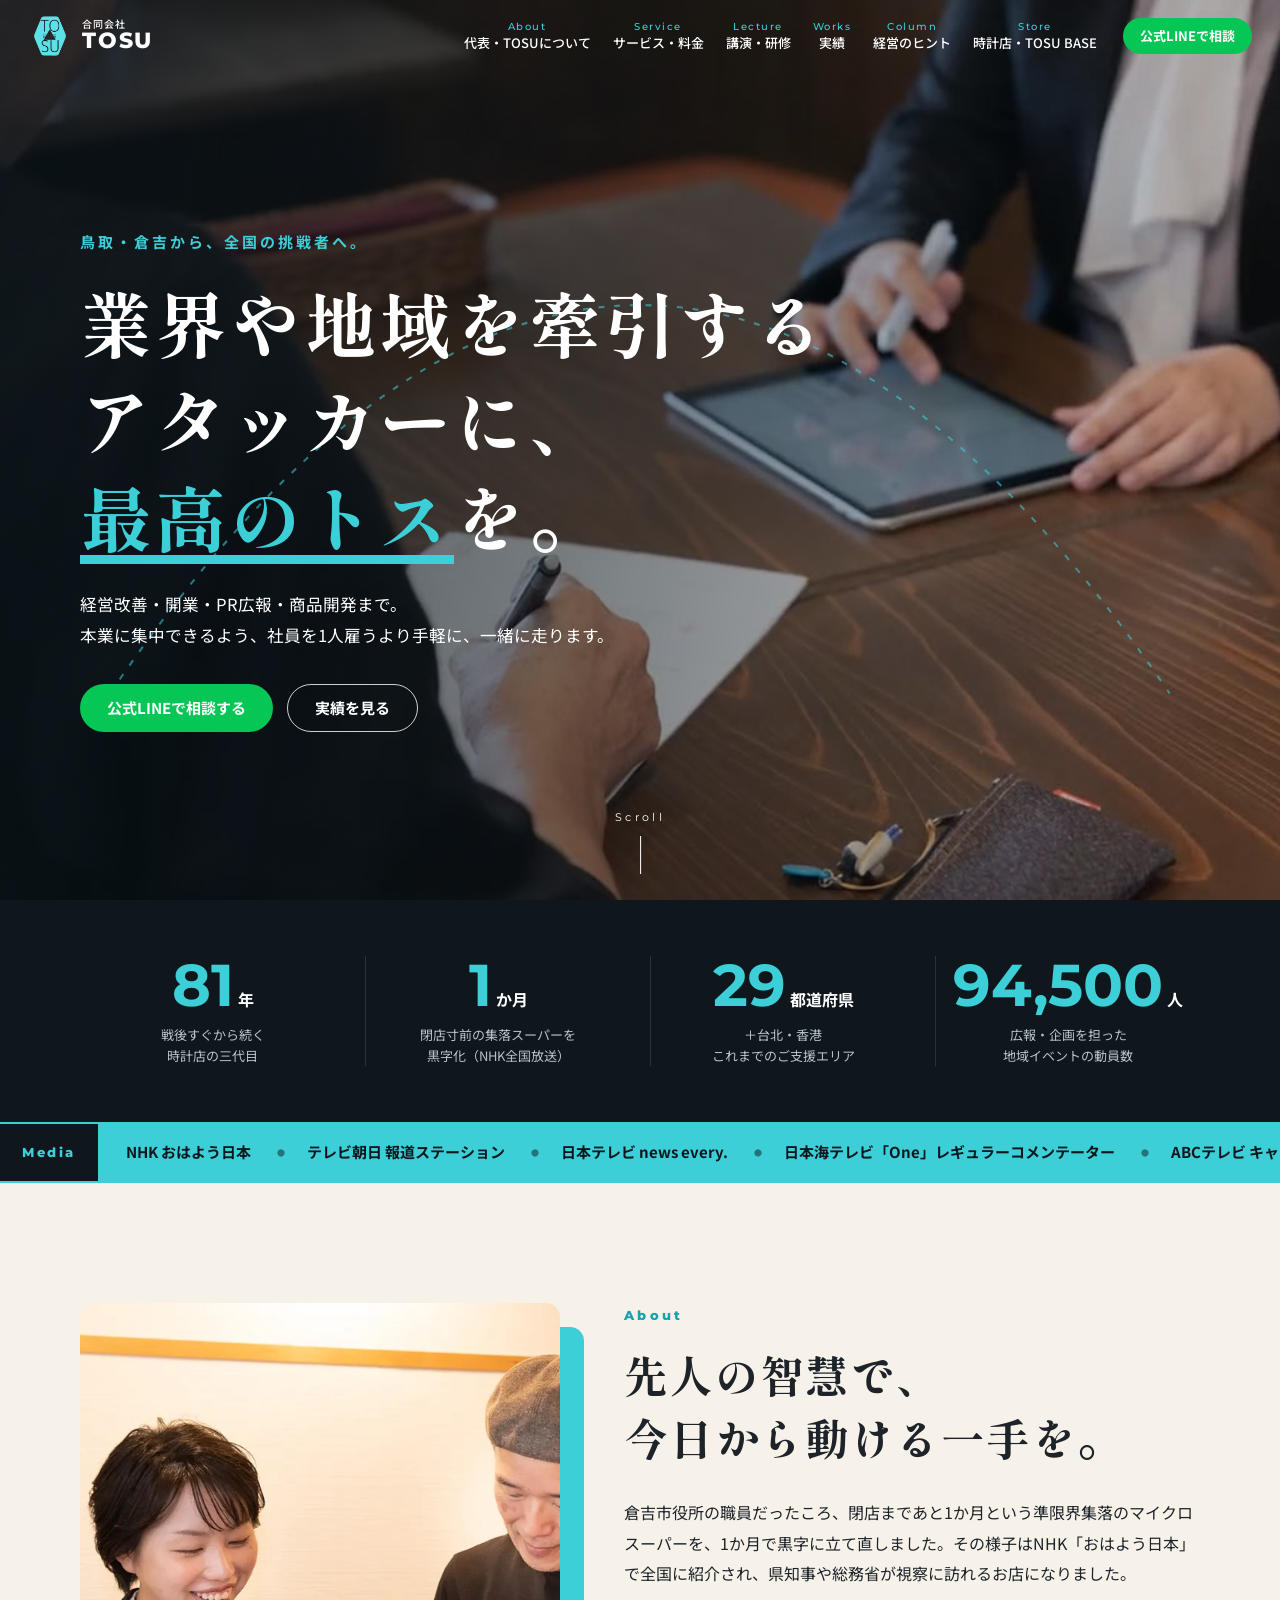
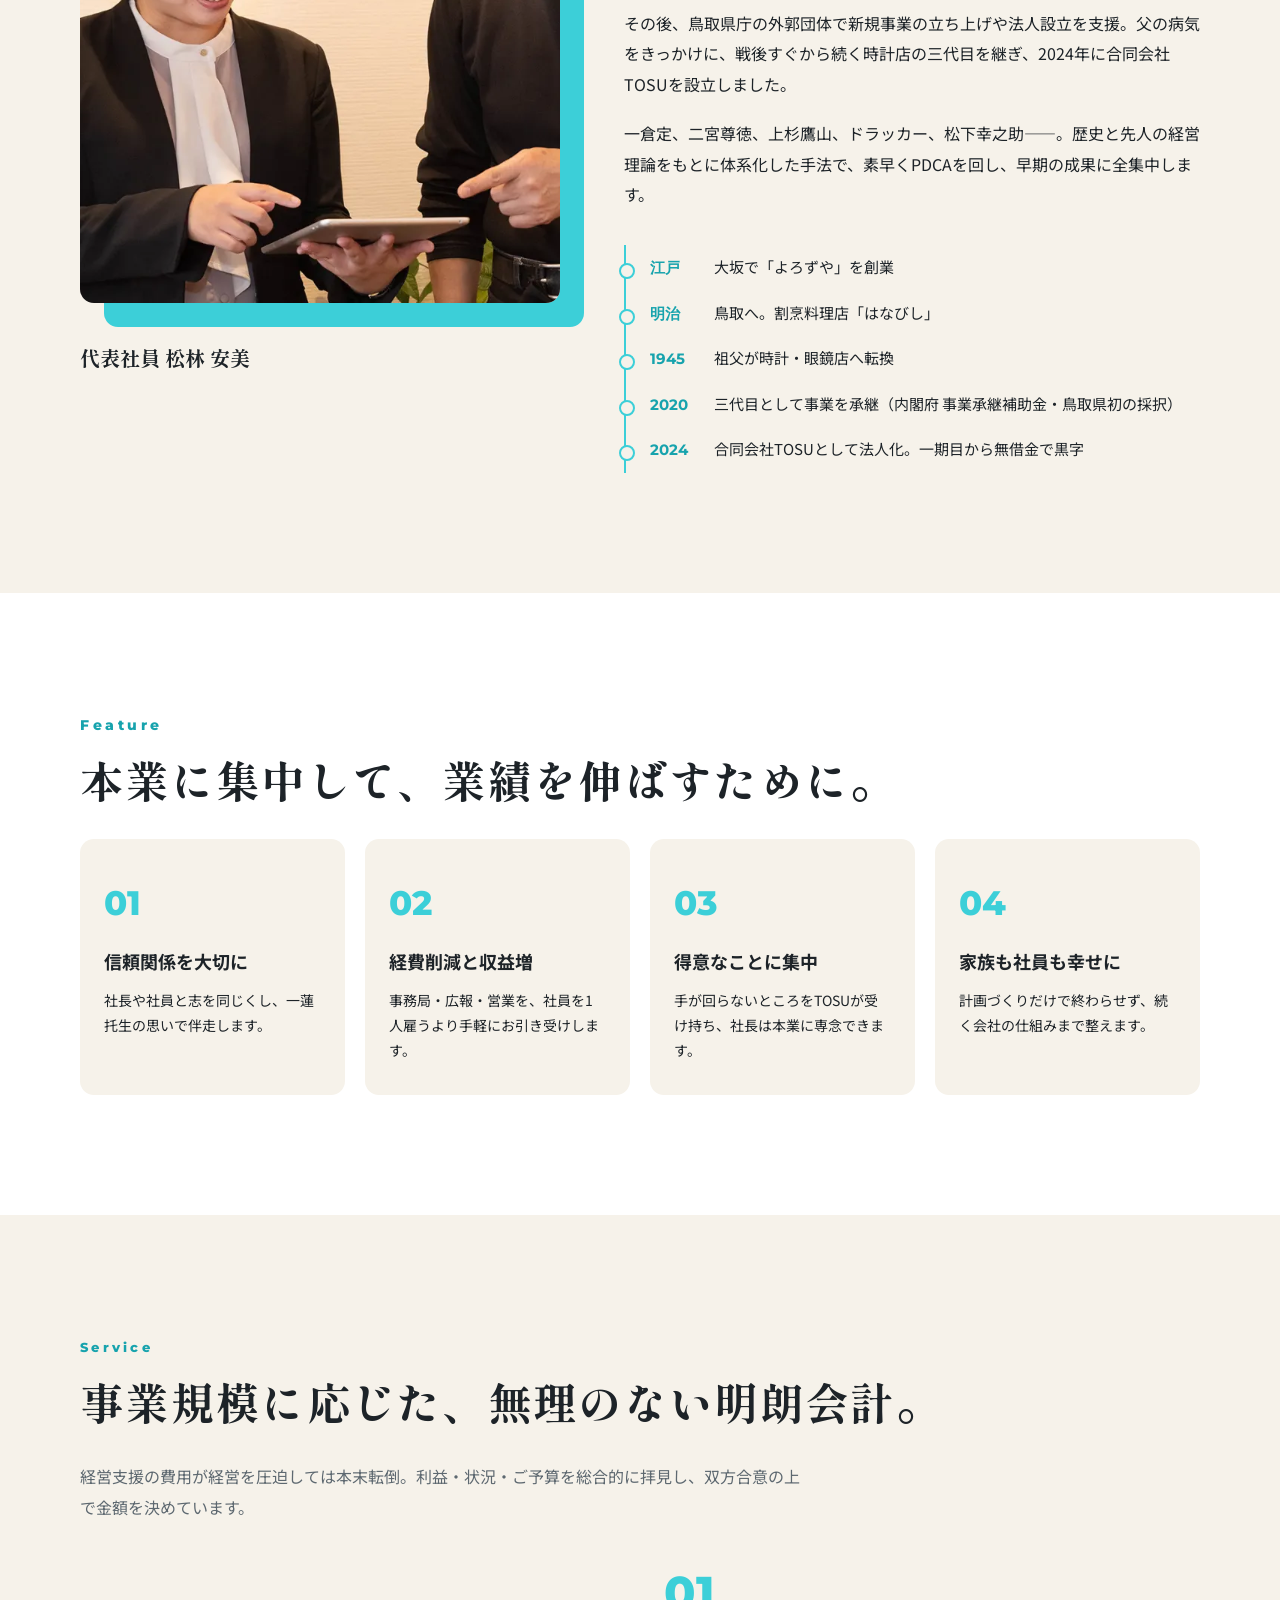
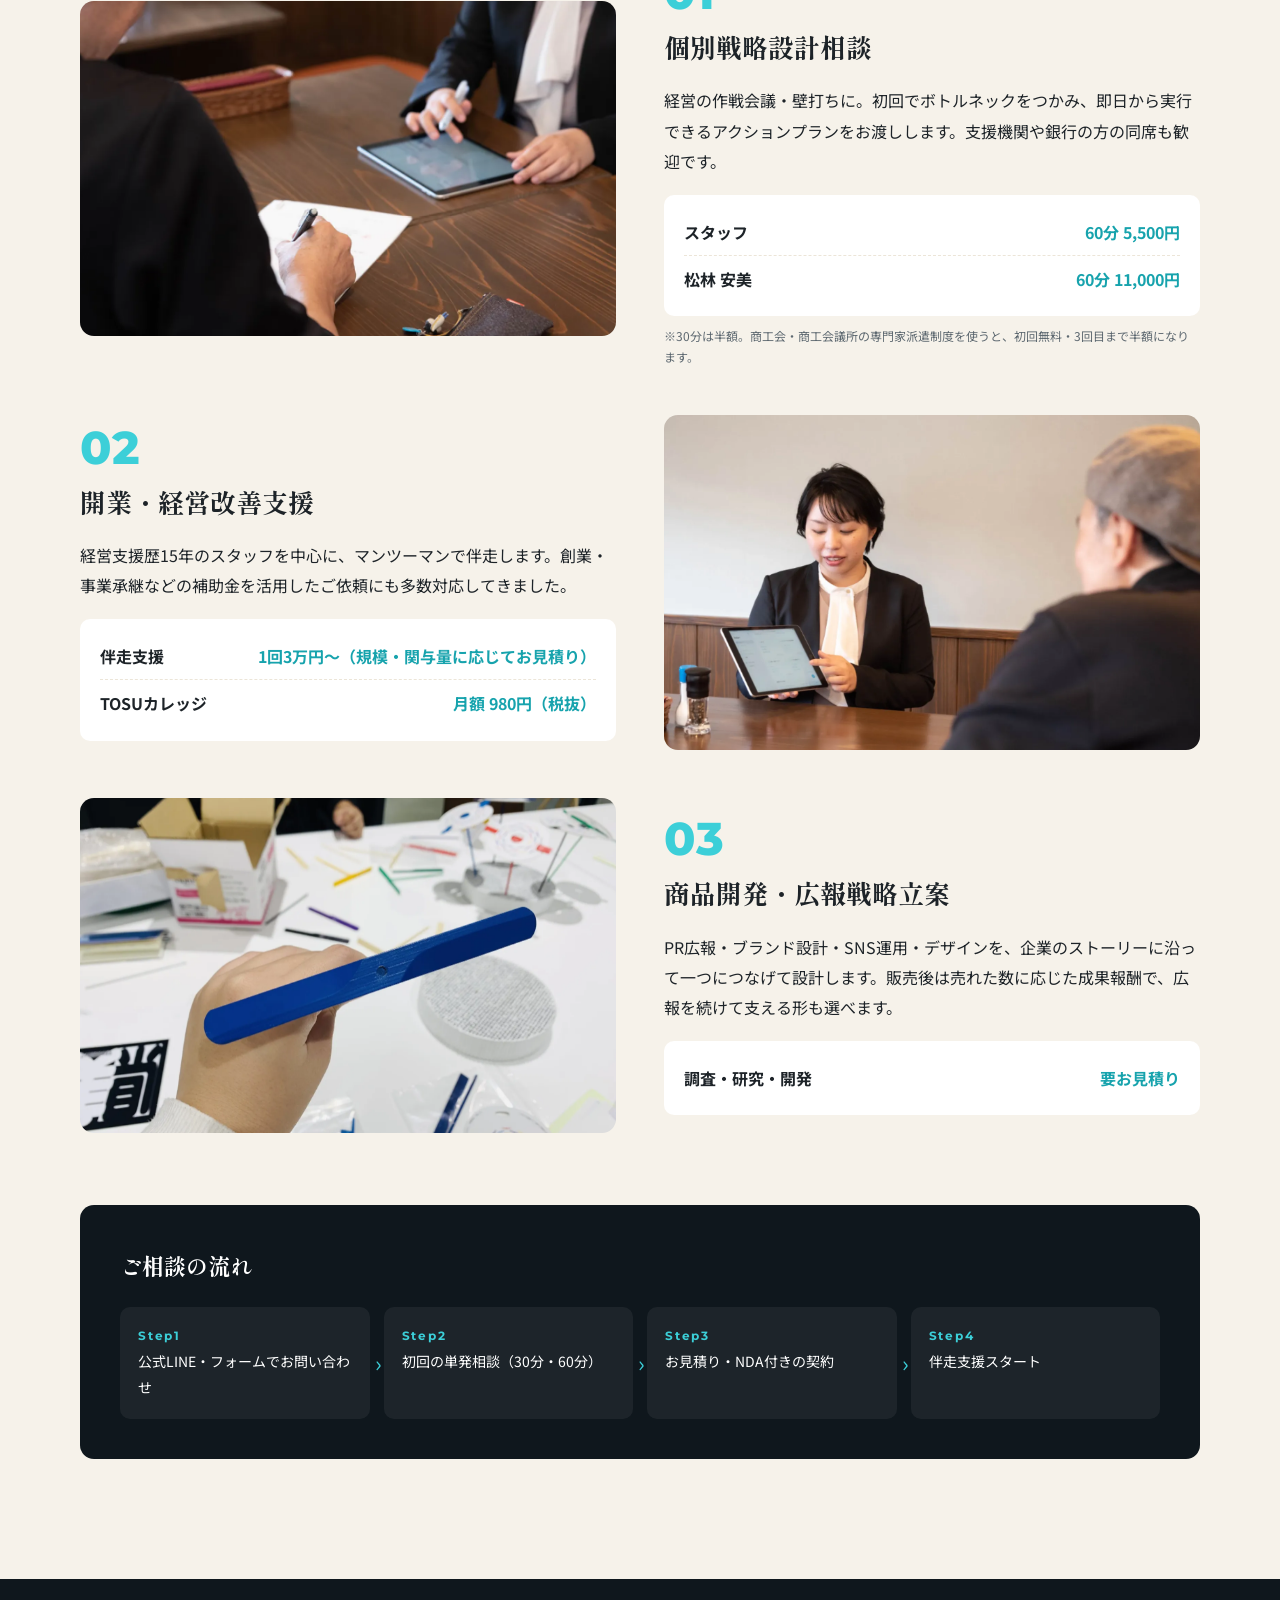
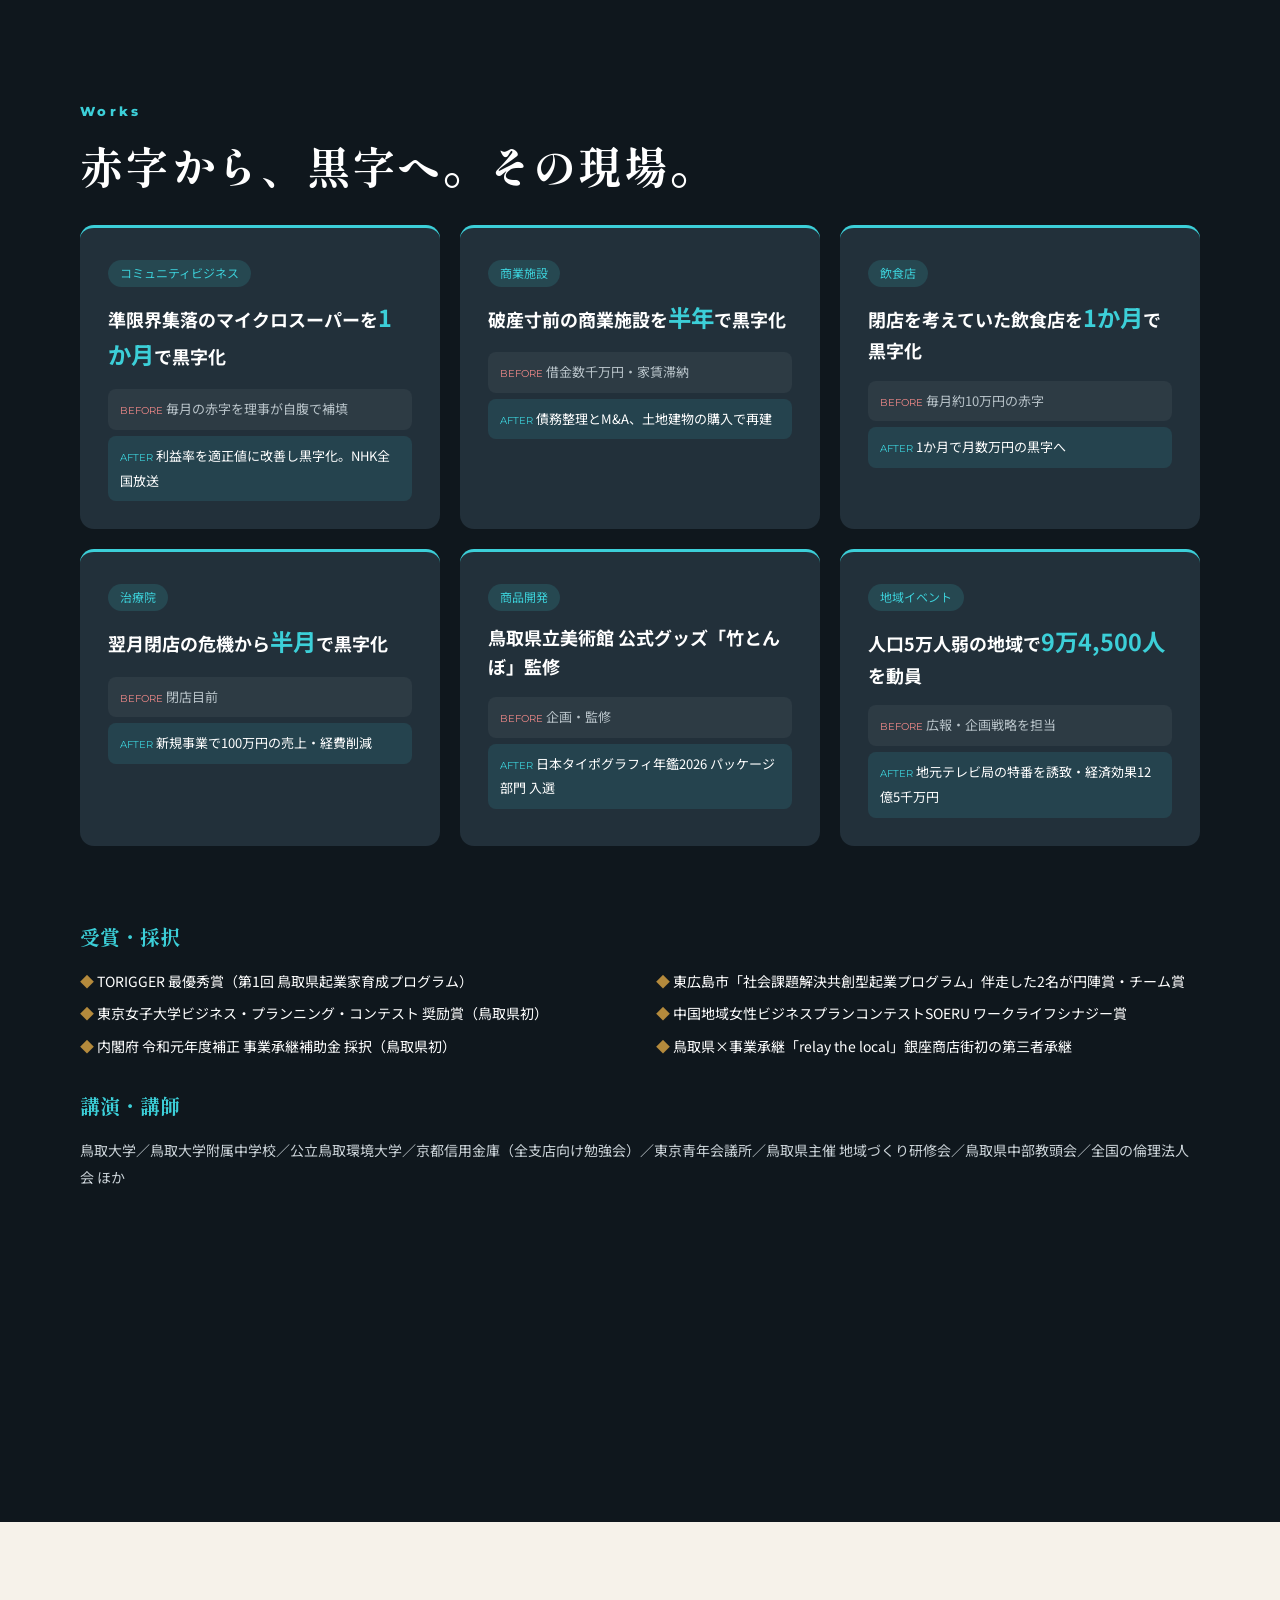
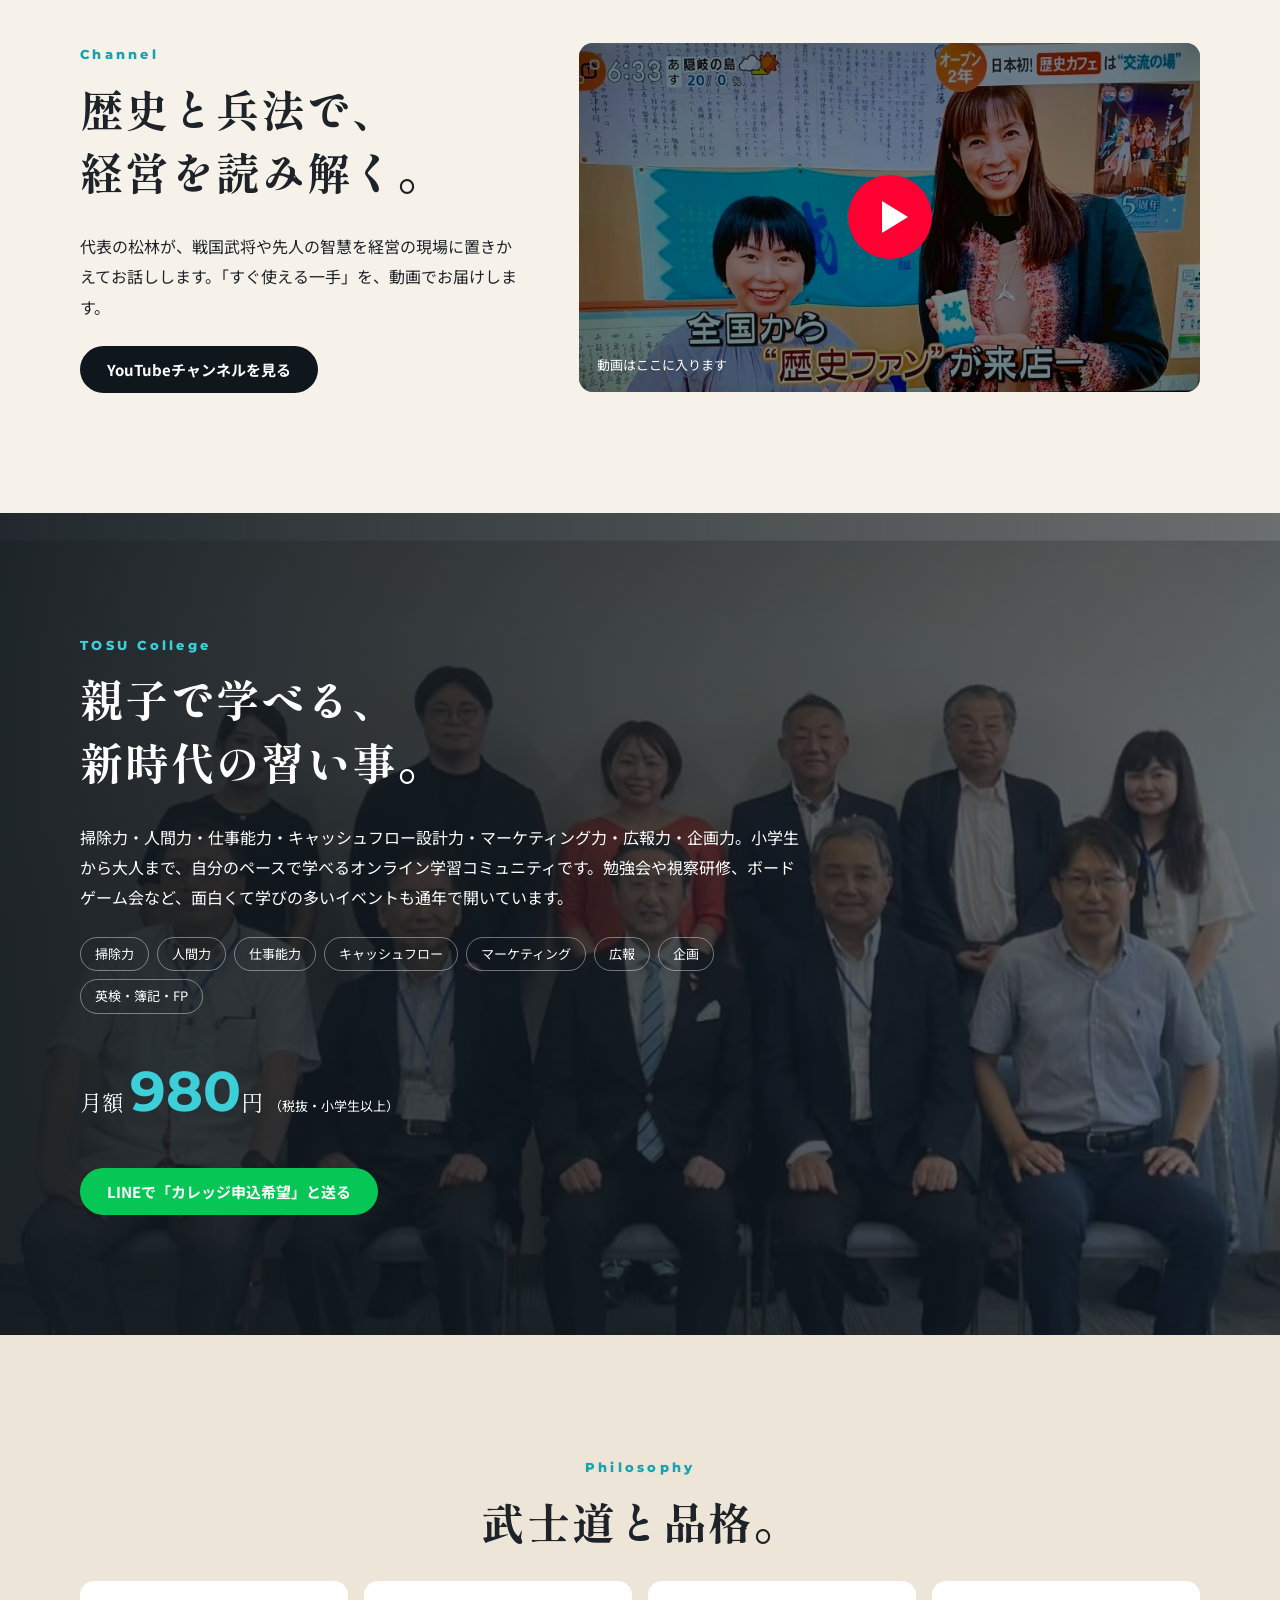
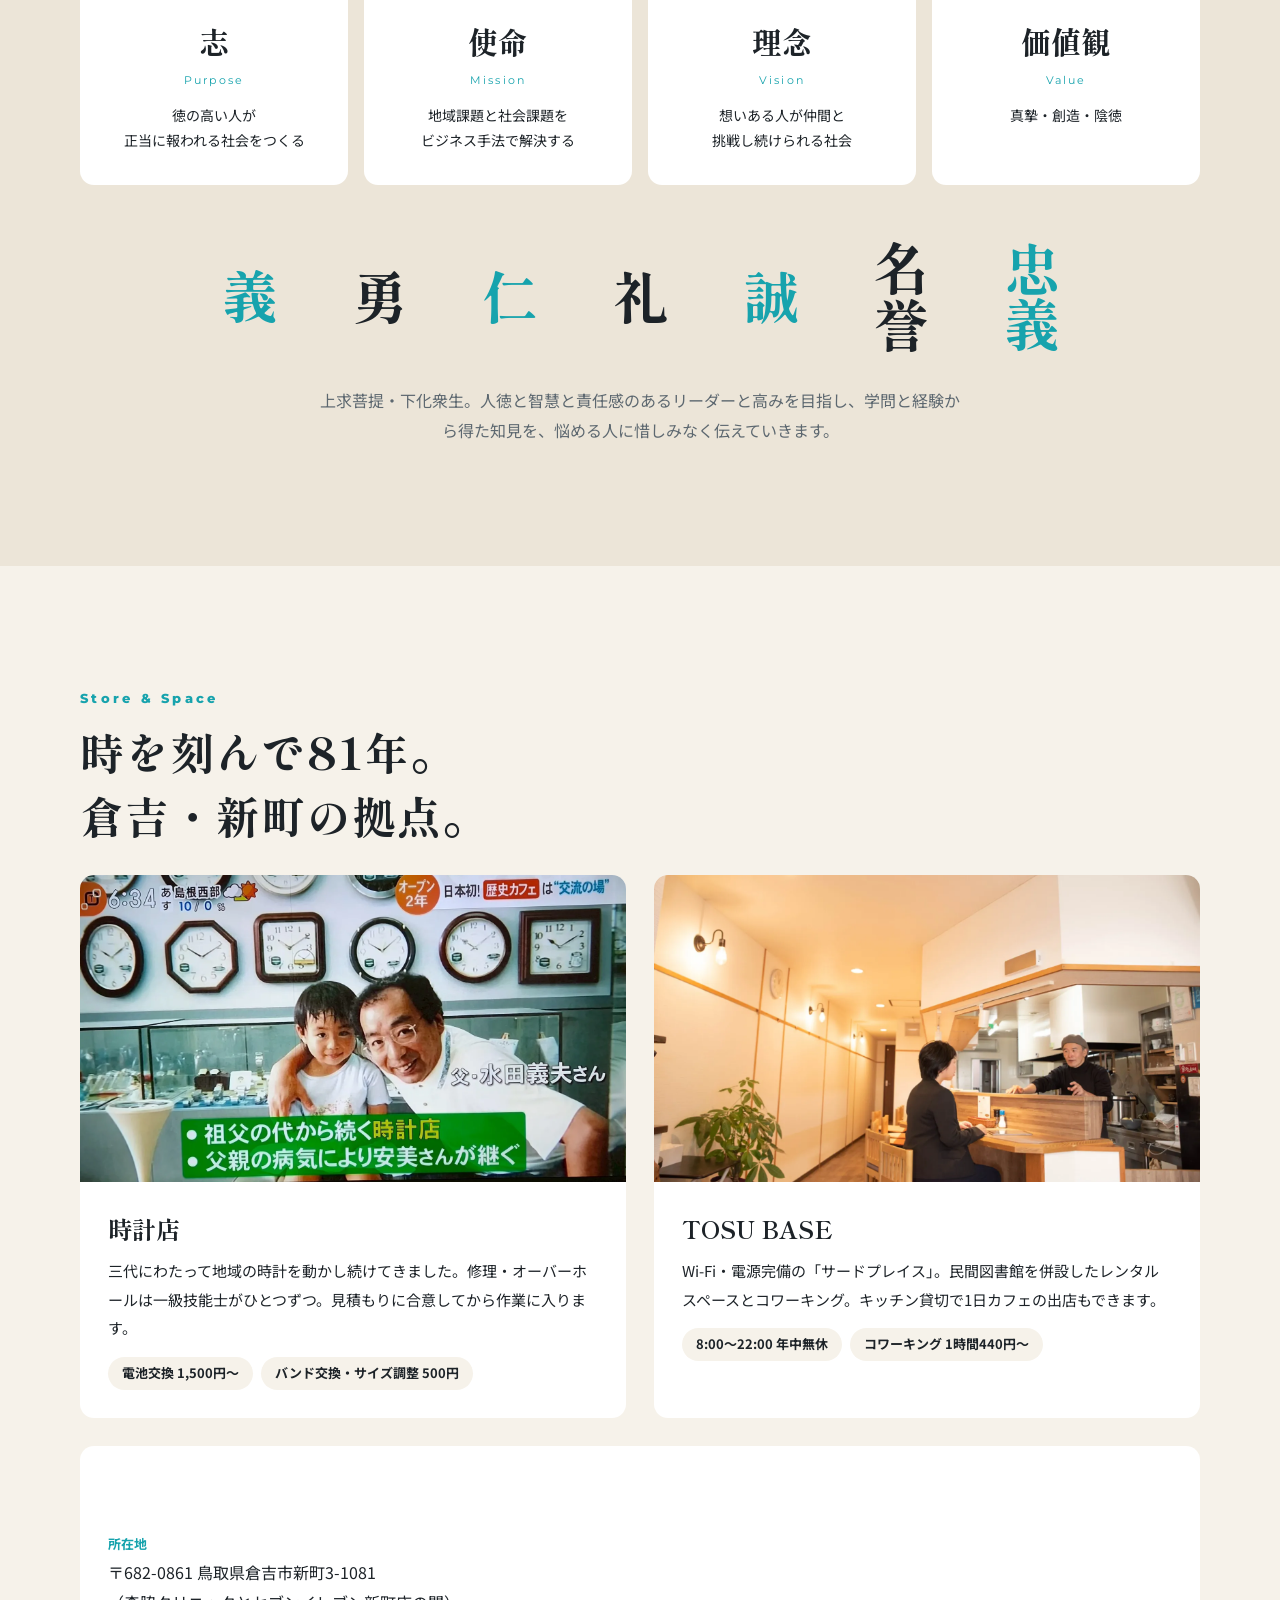
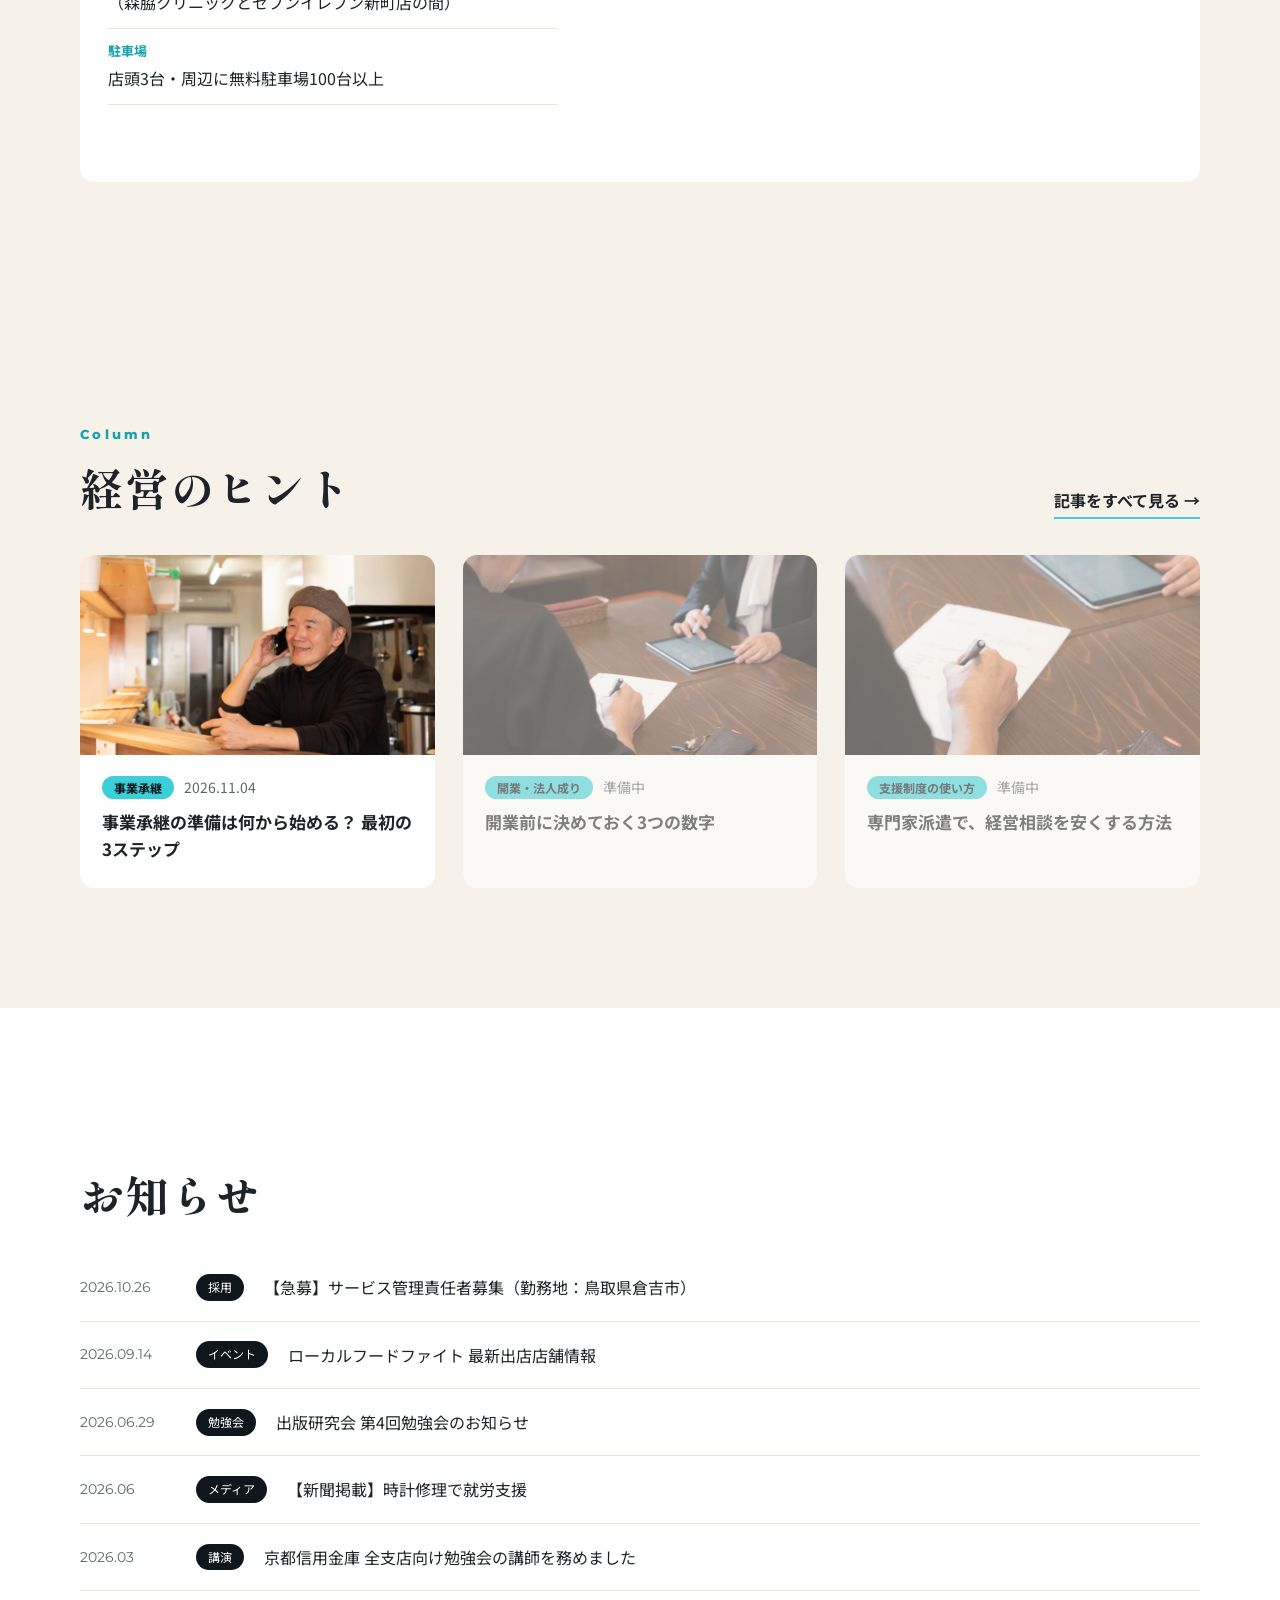
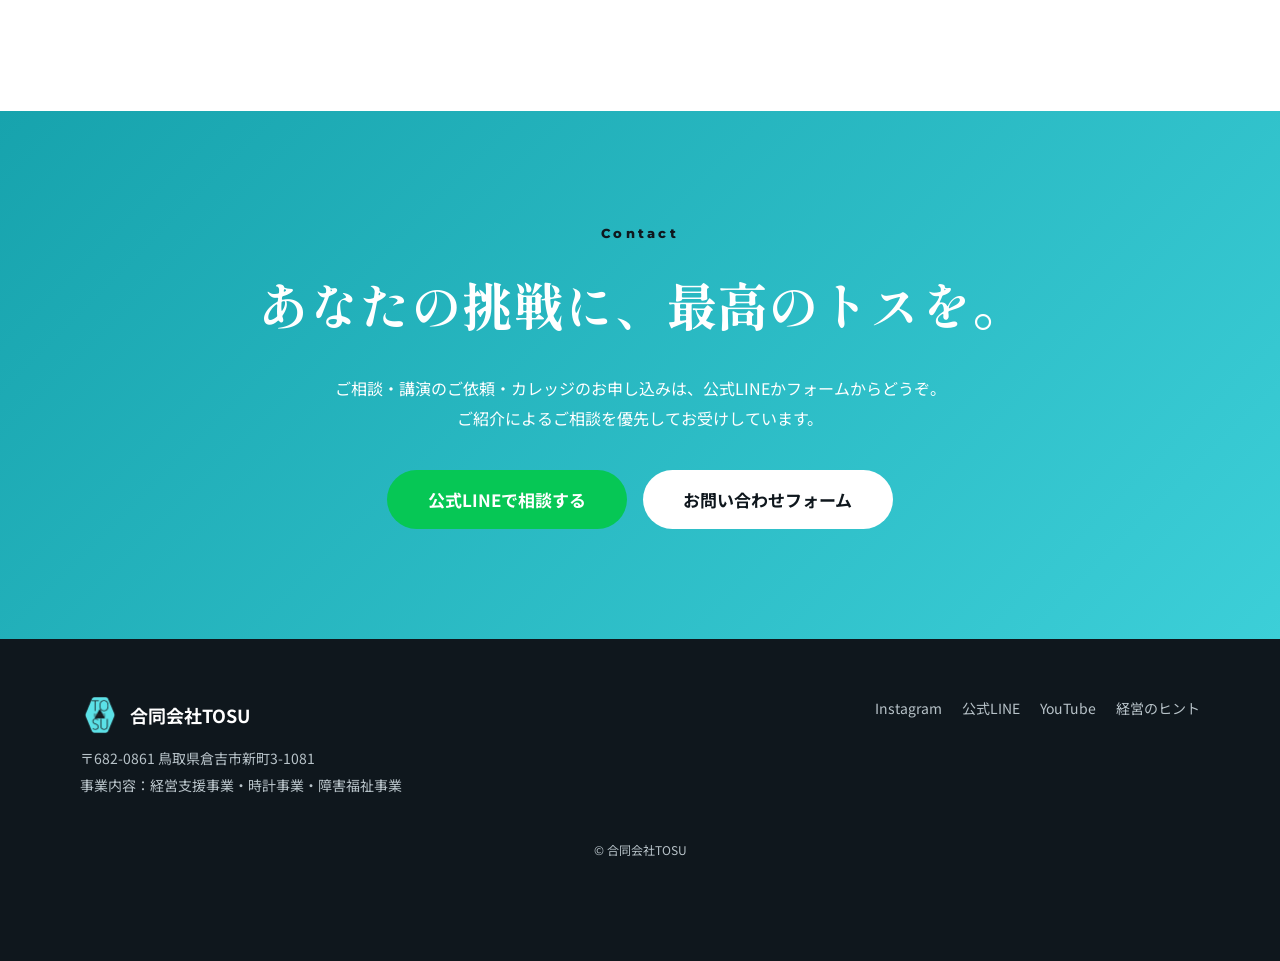
==== commit 26e6afcd: "講演依頼ページを追加・メニューを統一 Co-Authored-By: Claude Opus 5.5 <noreply@anthropic.com>" ====
--- a/index.html
+++ b/index.html
@@ -52,9 +52,9 @@
     <ul>
       <li><a href="#about"><span class="en">About</span>代表・TOSUについて</a></li>
       <li><a href="#service"><span class="en">Service</span>サービス・料金</a></li>
+      <li><a href="lecture/"><span class="en">Lecture</span>講演・研修</a></li>
       <li><a href="#works"><span class="en">Works</span>実績</a></li>
       <li><a href="blog/"><span class="en">Column</span>経営のヒント</a></li>
-      <li><a href="#college"><span class="en">College</span>TOSUカレッジ</a></li>
       <li><a href="#base"><span class="en">Store</span>時計店・TOSU BASE</a></li>
     </ul>
     <a class="btn btn--line gnav__cta" href="https://line.me/R/ti/p/@096gadyq" target="_blank" rel="noopener">公式LINEで相談</a>
@@ -235,6 +235,17 @@
   </div>
 </section>
 
+<!-- 講演の案内 -->
+<section class="lec-band">
+  <div class="wrap lec-band__in">
+    <div class="reveal">
+      <h2>講演・研修の講師も<br class="sp"><em>承っています。</em></h2>
+      <p>鳥取大学・京都信用金庫・青年会議所・倫理法人会ほか、全国で登壇しています。</p>
+    </div>
+    <a class="btn btn--line btn--lg reveal" href="lecture/">講演テーマを見る</a>
+  </div>
+</section>
+
 <!-- 動画 -->
 <section class="channel sec" id="channel">
   <div class="wrap channel__grid">
--- a/css/style.css
+++ b/css/style.css
@@ -352,3 +352,51 @@
 .top-blog .blog__list{margin-top:8px}
 .more{font-weight:700;text-decoration:none;border-bottom:2px solid var(--teal);padding-bottom:2px;margin-bottom:28px}
 .post__h{font-size:17px;line-height:1.6}
+
+/* ===== 講演依頼ページ ===== */
+.sub .lec-hero{margin-top:-76px}
+.lec-hero{position:relative;min-height:88svh;display:flex;align-items:center;color:#fff;overflow:hidden;padding:140px 0 80px}
+.lec-hero__bg{position:absolute;inset:0;background-size:cover;background-position:center;animation:kb 18s ease-in-out infinite alternate}
+@keyframes kb{from{transform:scale(1.02)}to{transform:scale(1.14) translate(-2%,-1%)}}
+.lec-hero::before{content:"";position:absolute;inset:0;background:linear-gradient(100deg,rgba(10,20,26,.9),rgba(10,20,26,.55));z-index:1}
+.lec-hero__body{position:relative;z-index:2}
+.lec-hero .sec__en{color:var(--teal)}
+.lec-hero__ttl{font-family:var(--mincho);font-weight:800;font-size:clamp(30px,5vw,64px);line-height:1.4;margin-bottom:20px;animation:up 1s .2s both}
+.lec-hero__ttl em{font-style:normal;color:var(--teal)}
+.lec-hero__lead{font-size:clamp(15px,1.3vw,18px);animation:up 1s .5s both}
+.lec-prof{display:grid;grid-template-columns:4fr 7fr;gap:56px;align-items:center}
+.lec-prof img{border-radius:var(--r);aspect-ratio:4/5;object-fit:cover;width:100%;box-shadow:18px 18px 0 var(--teal)}
+.lec-prof__role{display:block;font-family:var(--sans);font-size:14px;font-weight:500;color:var(--mute);margin-top:4px}
+.lec-prof p{margin-bottom:1em}
+.lec-badges{display:flex;flex-wrap:wrap;gap:8px;margin-top:16px}
+.lec-badges li{background:var(--ink);color:#fff;font-size:13px;padding:4px 14px;border-radius:99px}
+.lec-badges li::before{content:"🏆 "}
+.lec-themes{background:#fff}
+.theme-grid{display:grid;grid-template-columns:repeat(3,1fr);gap:20px}
+.theme{background:var(--paper);border-radius:var(--r);padding:30px 26px;position:relative;overflow:hidden;transition:transform .3s,background .3s,color .3s}
+.theme:hover{transform:translateY(-6px);background:var(--ink);color:#fff}
+.theme__no{font-family:var(--en);font-weight:800;font-size:40px;color:var(--teal);line-height:1}
+.theme h3{font-family:var(--mincho);font-size:20px;line-height:1.5;margin:10px 0 12px}
+.theme p{font-size:14px;line-height:1.8}
+.theme__for{margin-top:14px;padding-top:12px;border-top:1px dashed rgba(0,0,0,.15);font-weight:700;color:var(--teal-d)}
+.theme:hover .theme__for{border-color:rgba(255,255,255,.2);color:var(--teal)}
+.theme__for::before{content:"おすすめ：";font-weight:500}
+.format-list{display:grid;grid-template-columns:repeat(4,1fr);gap:16px;margin-bottom:20px}
+.format-list li{background:#fff;border-radius:var(--r);padding:24px 20px;font-size:14px;border-top:3px solid var(--teal)}
+.format-list b{display:block;font-family:var(--mincho);font-size:19px;margin-bottom:6px}
+.lec-flow{background:var(--paper2)}
+.lec-steps{display:grid;grid-template-columns:repeat(4,1fr);gap:16px;margin-bottom:40px}
+.lec-steps li{background:#fff;border-radius:var(--r);padding:26px 22px;position:relative}
+.lec-steps b{font-family:var(--en);font-size:28px;color:#fff;background:var(--teal-d);width:46px;height:46px;border-radius:50%;display:grid;place-items:center;margin-bottom:12px}
+.lec-steps h3{font-size:18px;margin-bottom:6px}
+.lec-steps p{font-size:14px;line-height:1.8}
+.lec-checklist h3{font-family:var(--mincho);font-size:20px;margin-bottom:12px}
+@media (max-width:900px){.theme-grid,.format-list,.lec-steps{grid-template-columns:1fr 1fr}.lec-prof{grid-template-columns:1fr;gap:32px}.lec-prof img{aspect-ratio:4/3;box-shadow:10px 10px 0 var(--teal)}}
+@media (max-width:600px){.theme-grid,.format-list,.lec-steps{grid-template-columns:1fr}.lec-hero{min-height:auto;padding:130px 0 60px}}
+
+/* トップの講演バナー */
+.lec-band{background:var(--ink);color:#fff;padding:64px 0}
+.lec-band__in{display:flex;align-items:center;justify-content:space-between;gap:28px;flex-wrap:wrap}
+.lec-band h2{font-family:var(--mincho);font-size:clamp(24px,3vw,34px);line-height:1.5}
+.lec-band h2 em{font-style:normal;color:var(--teal)}
+.lec-band p{color:#b8c3c9;font-size:14px;margin-top:6px}
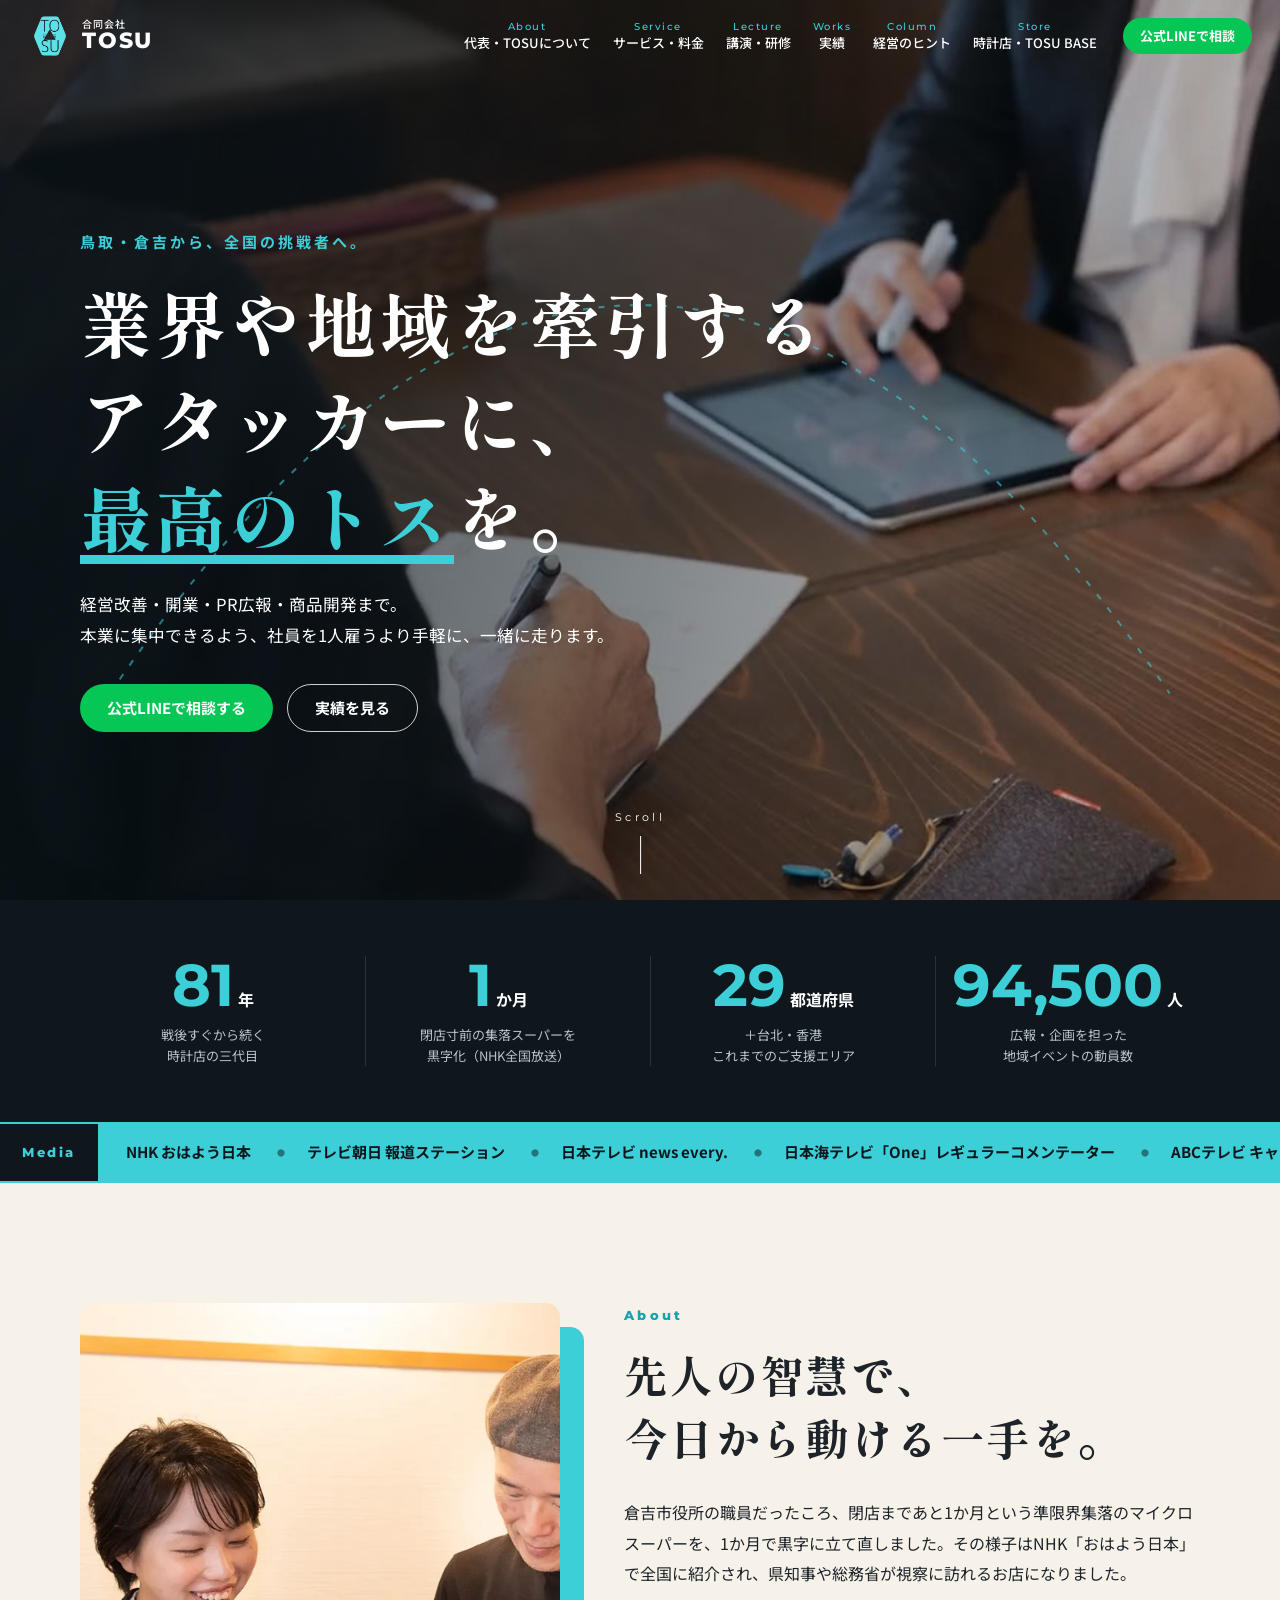
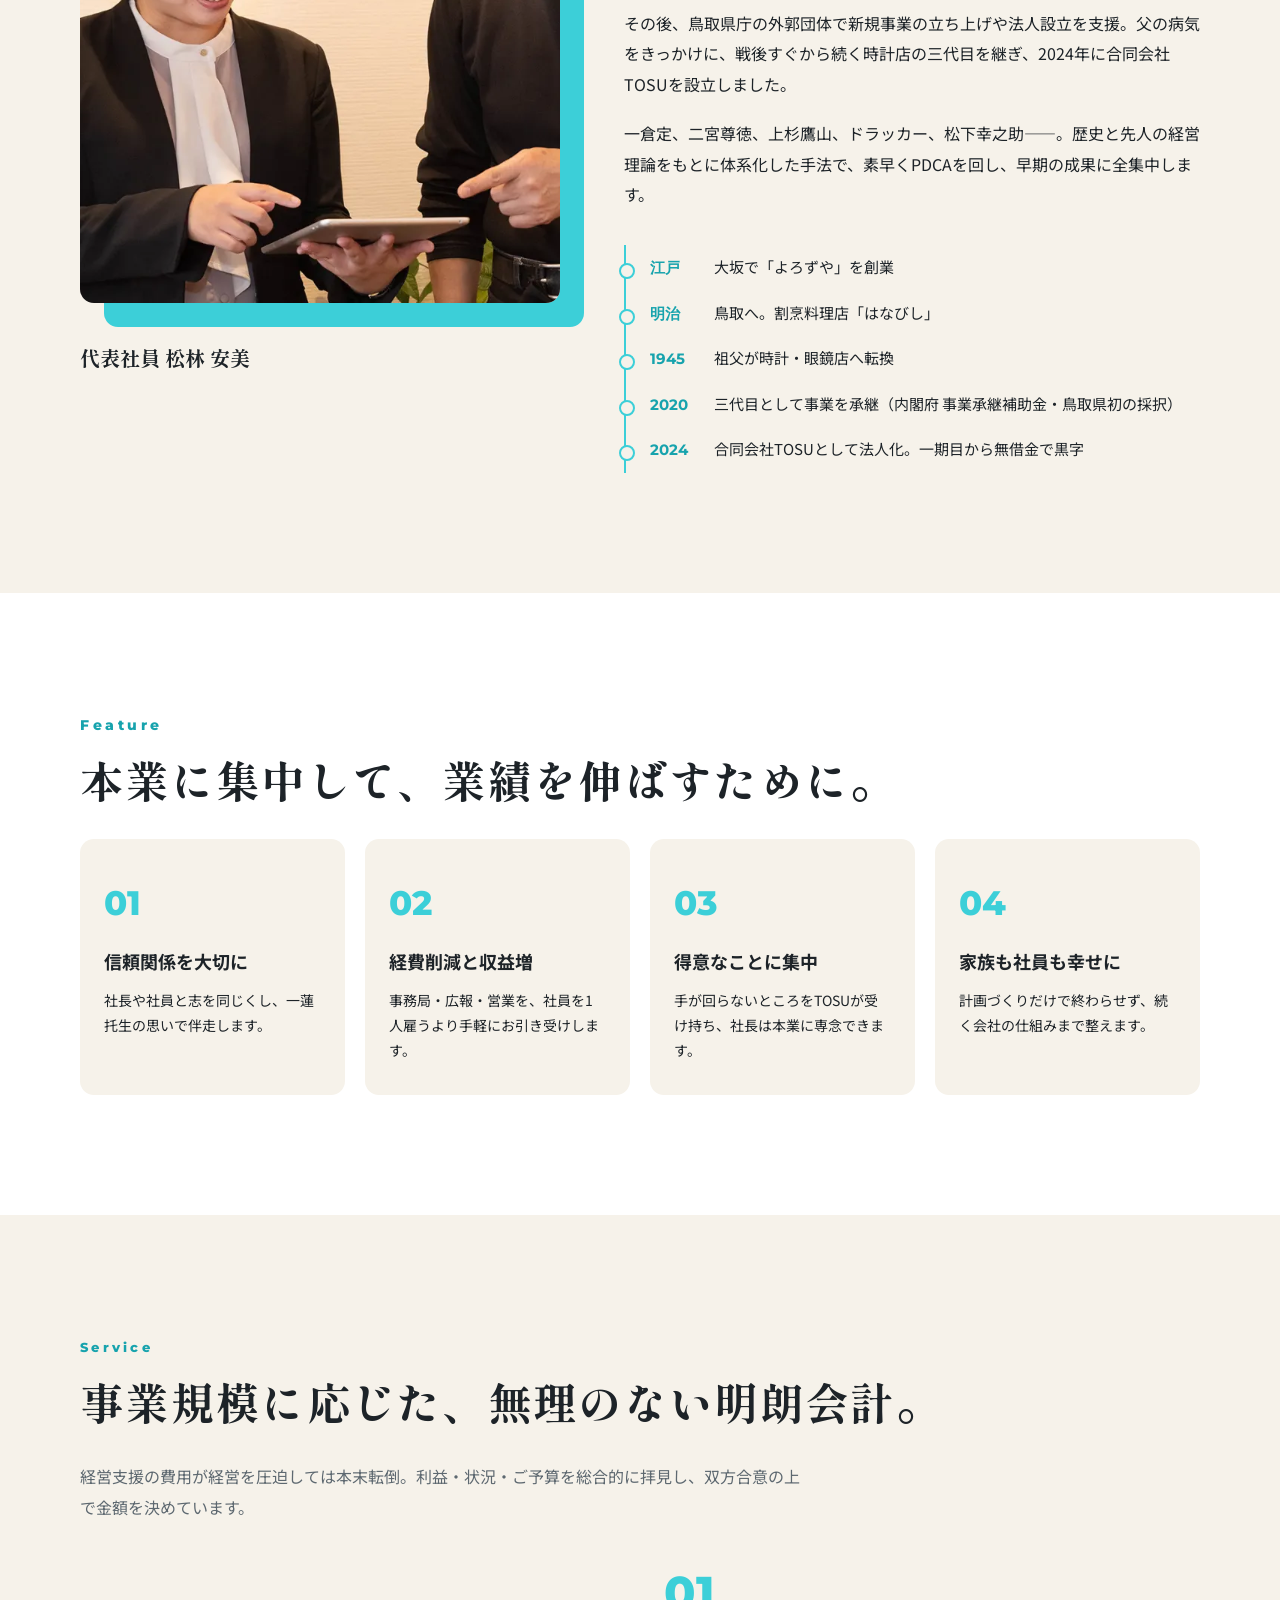
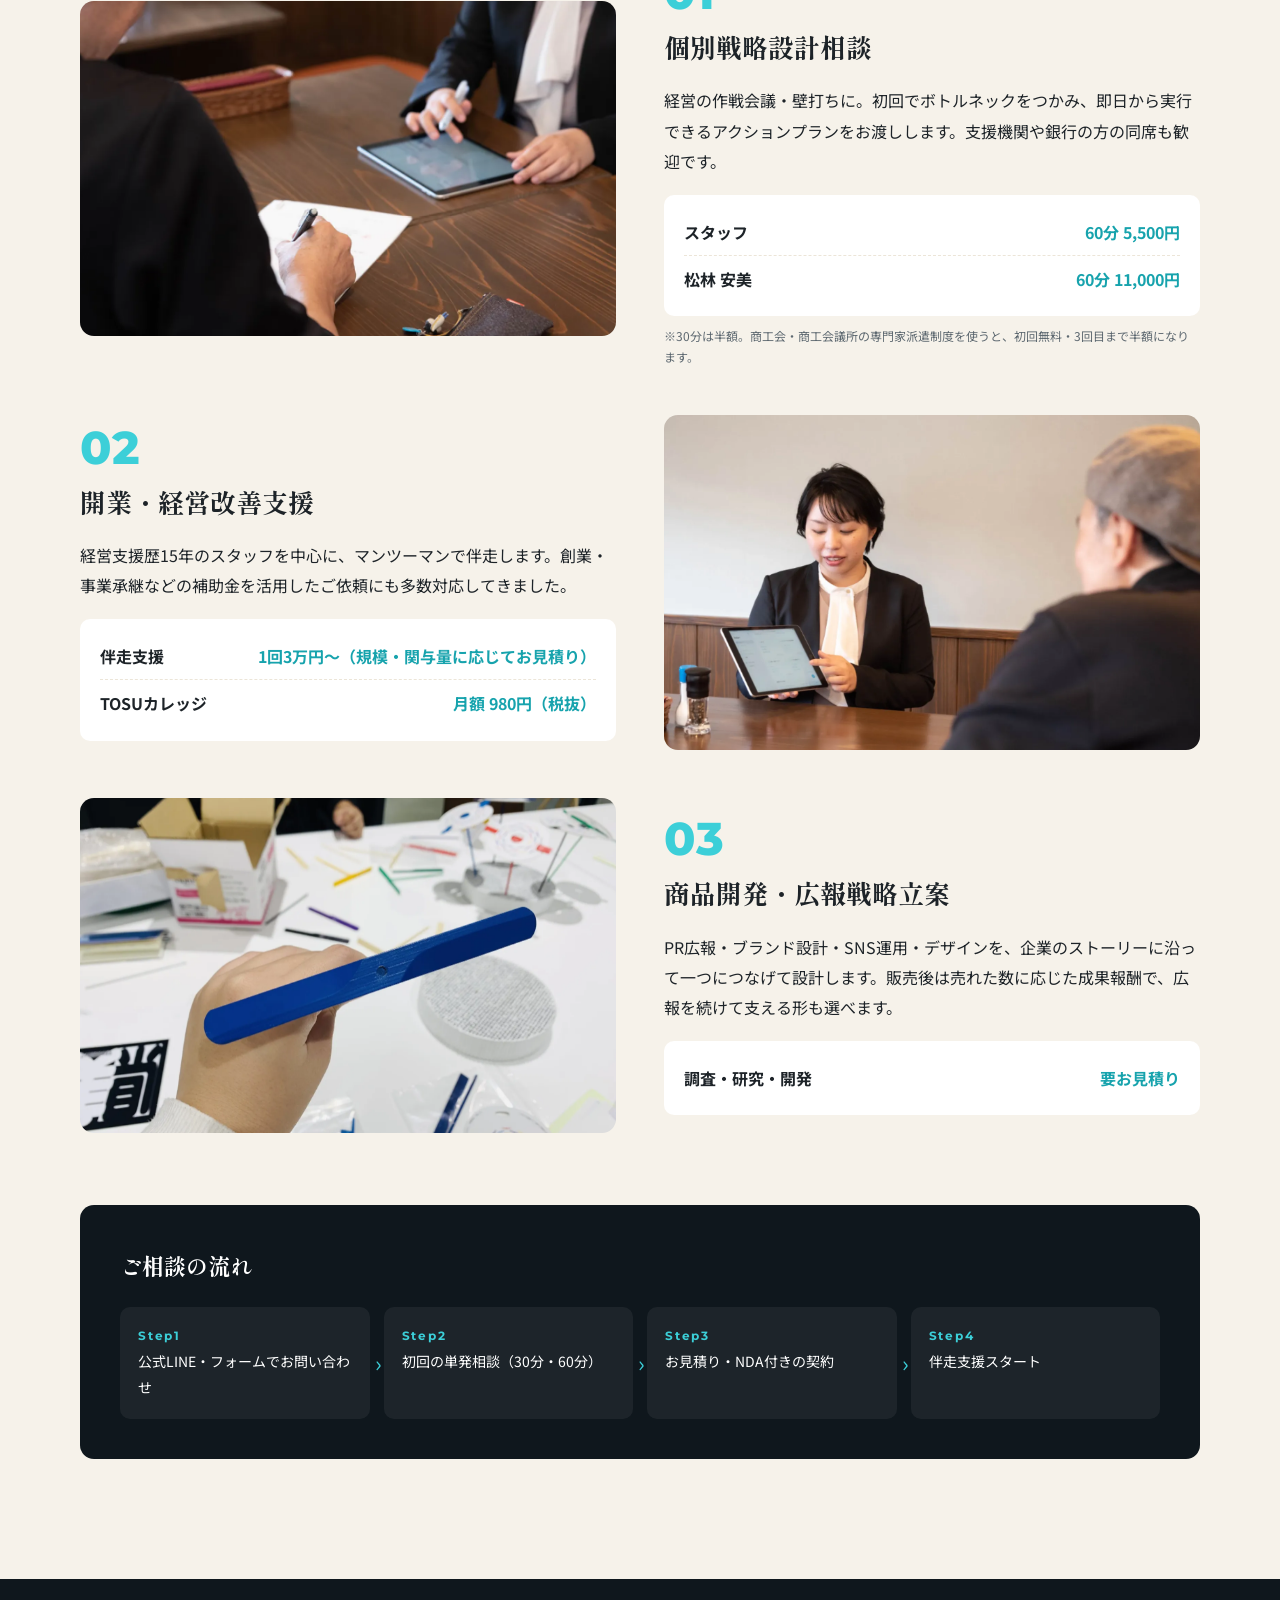
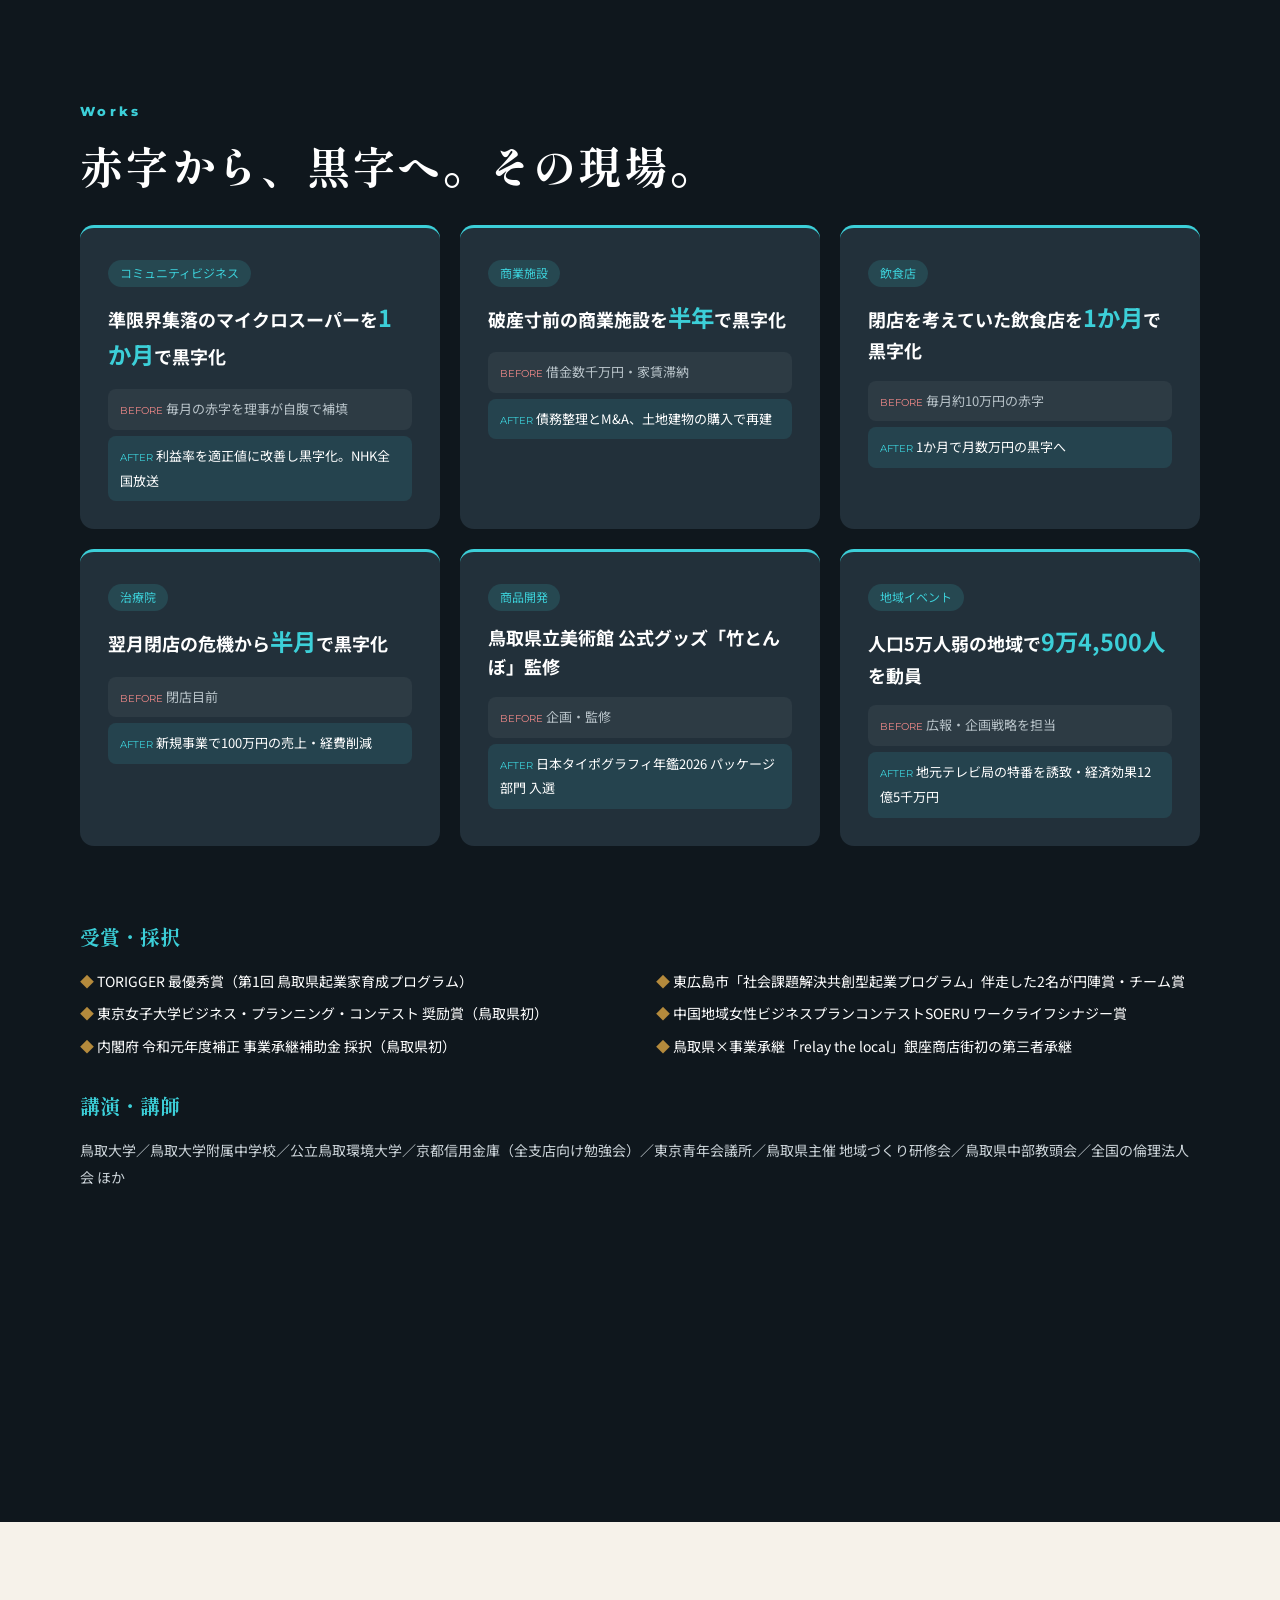
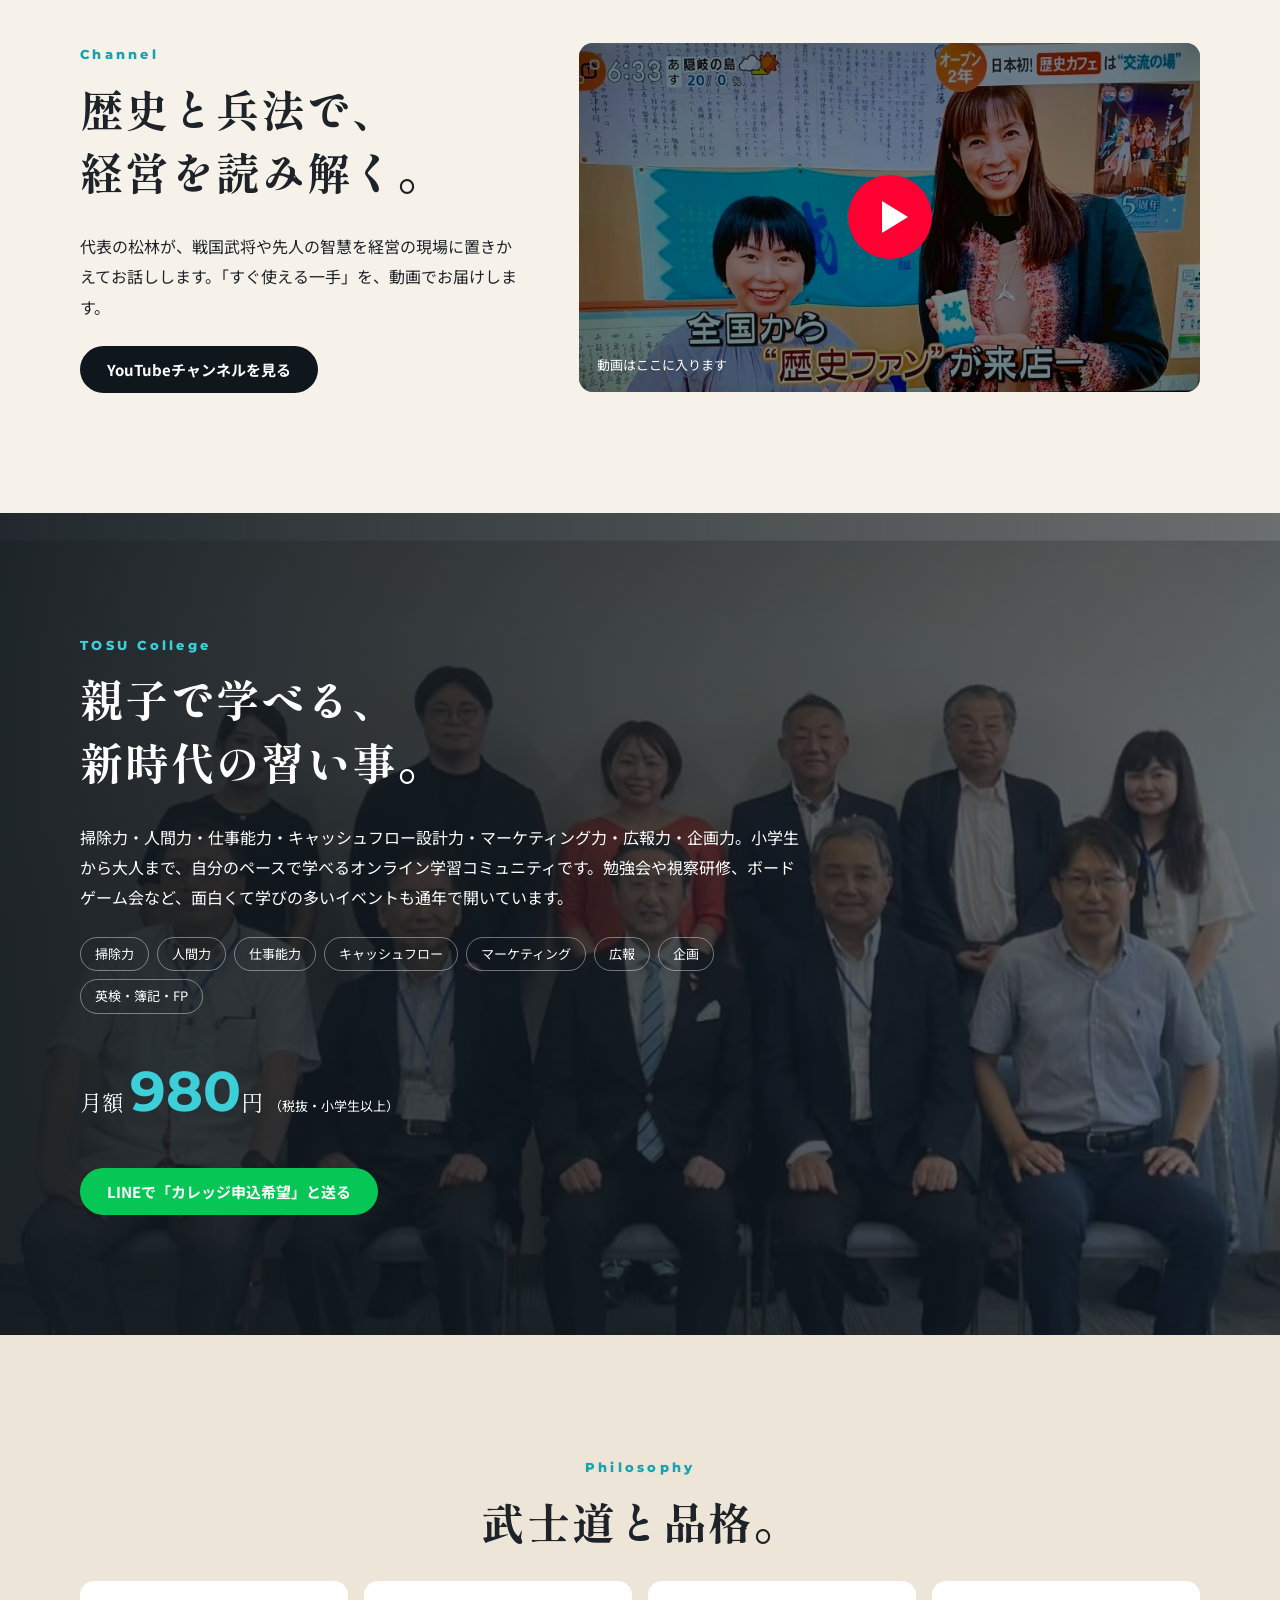
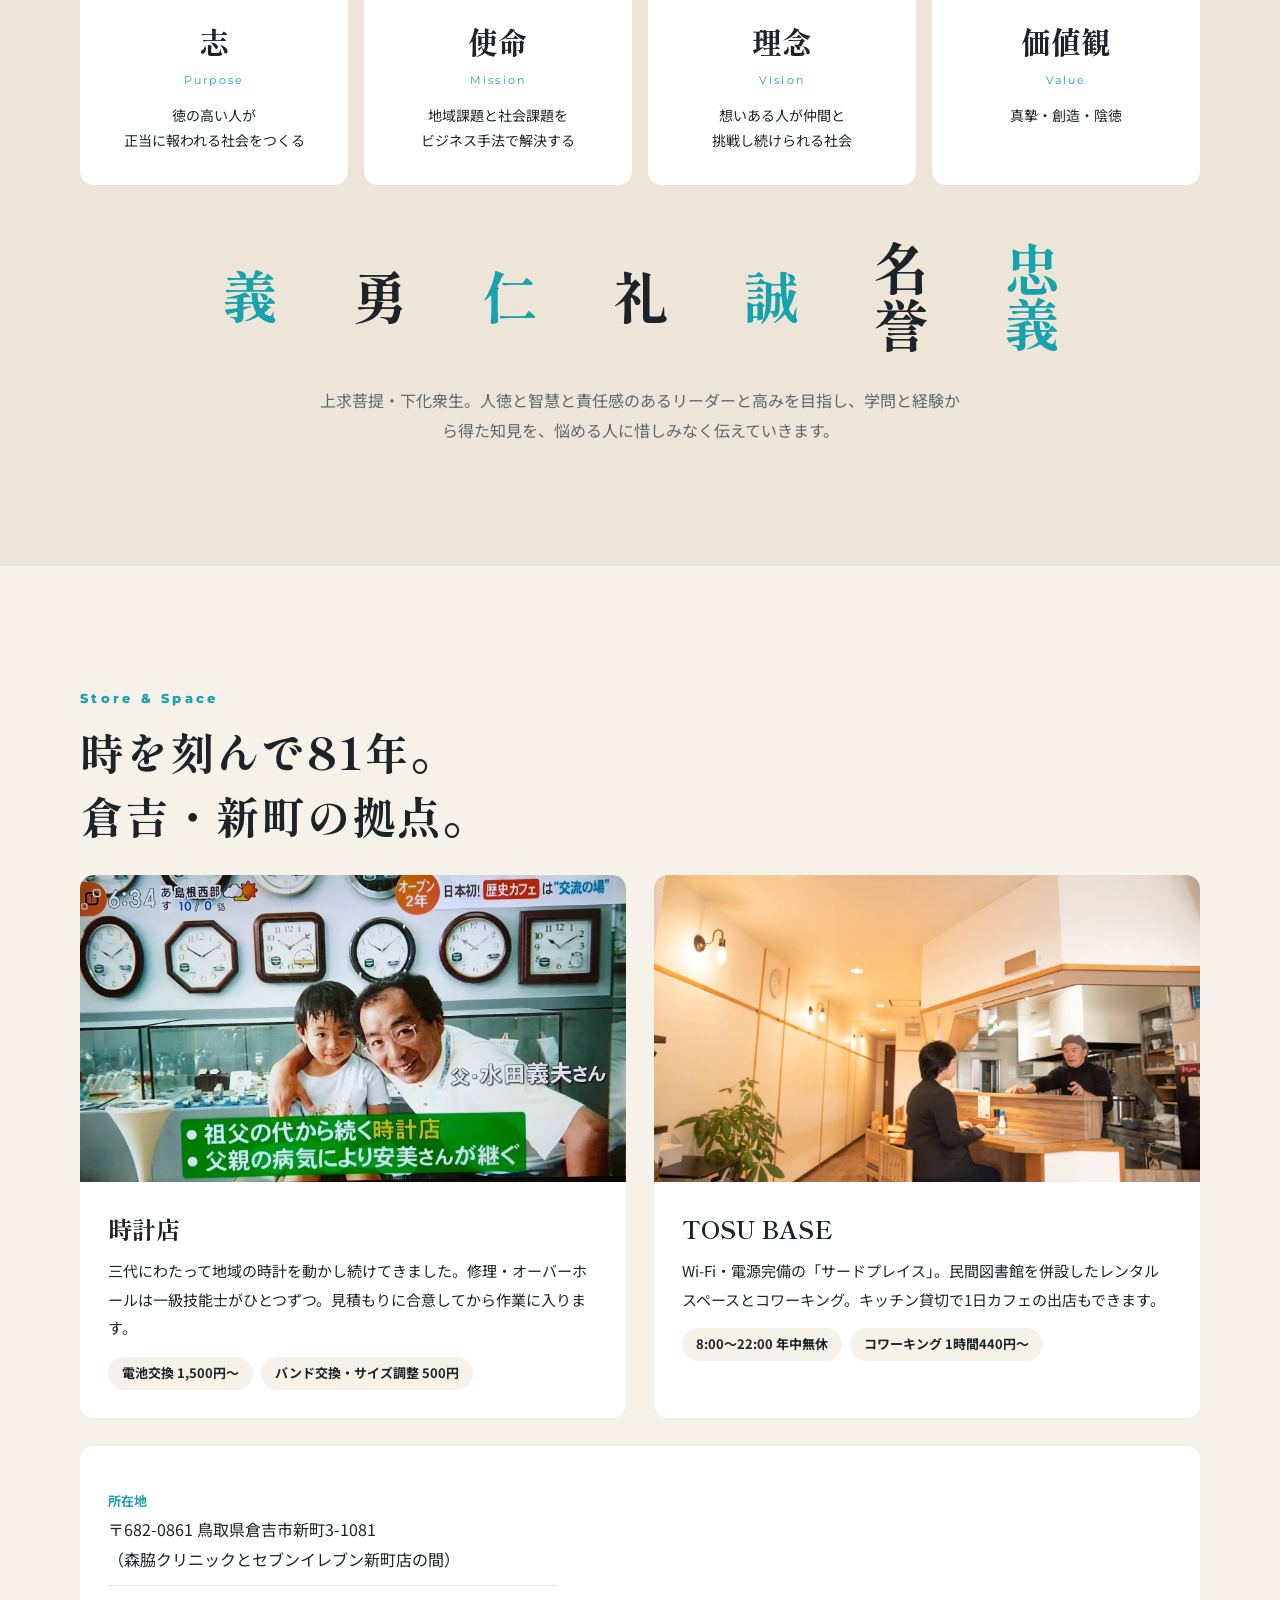
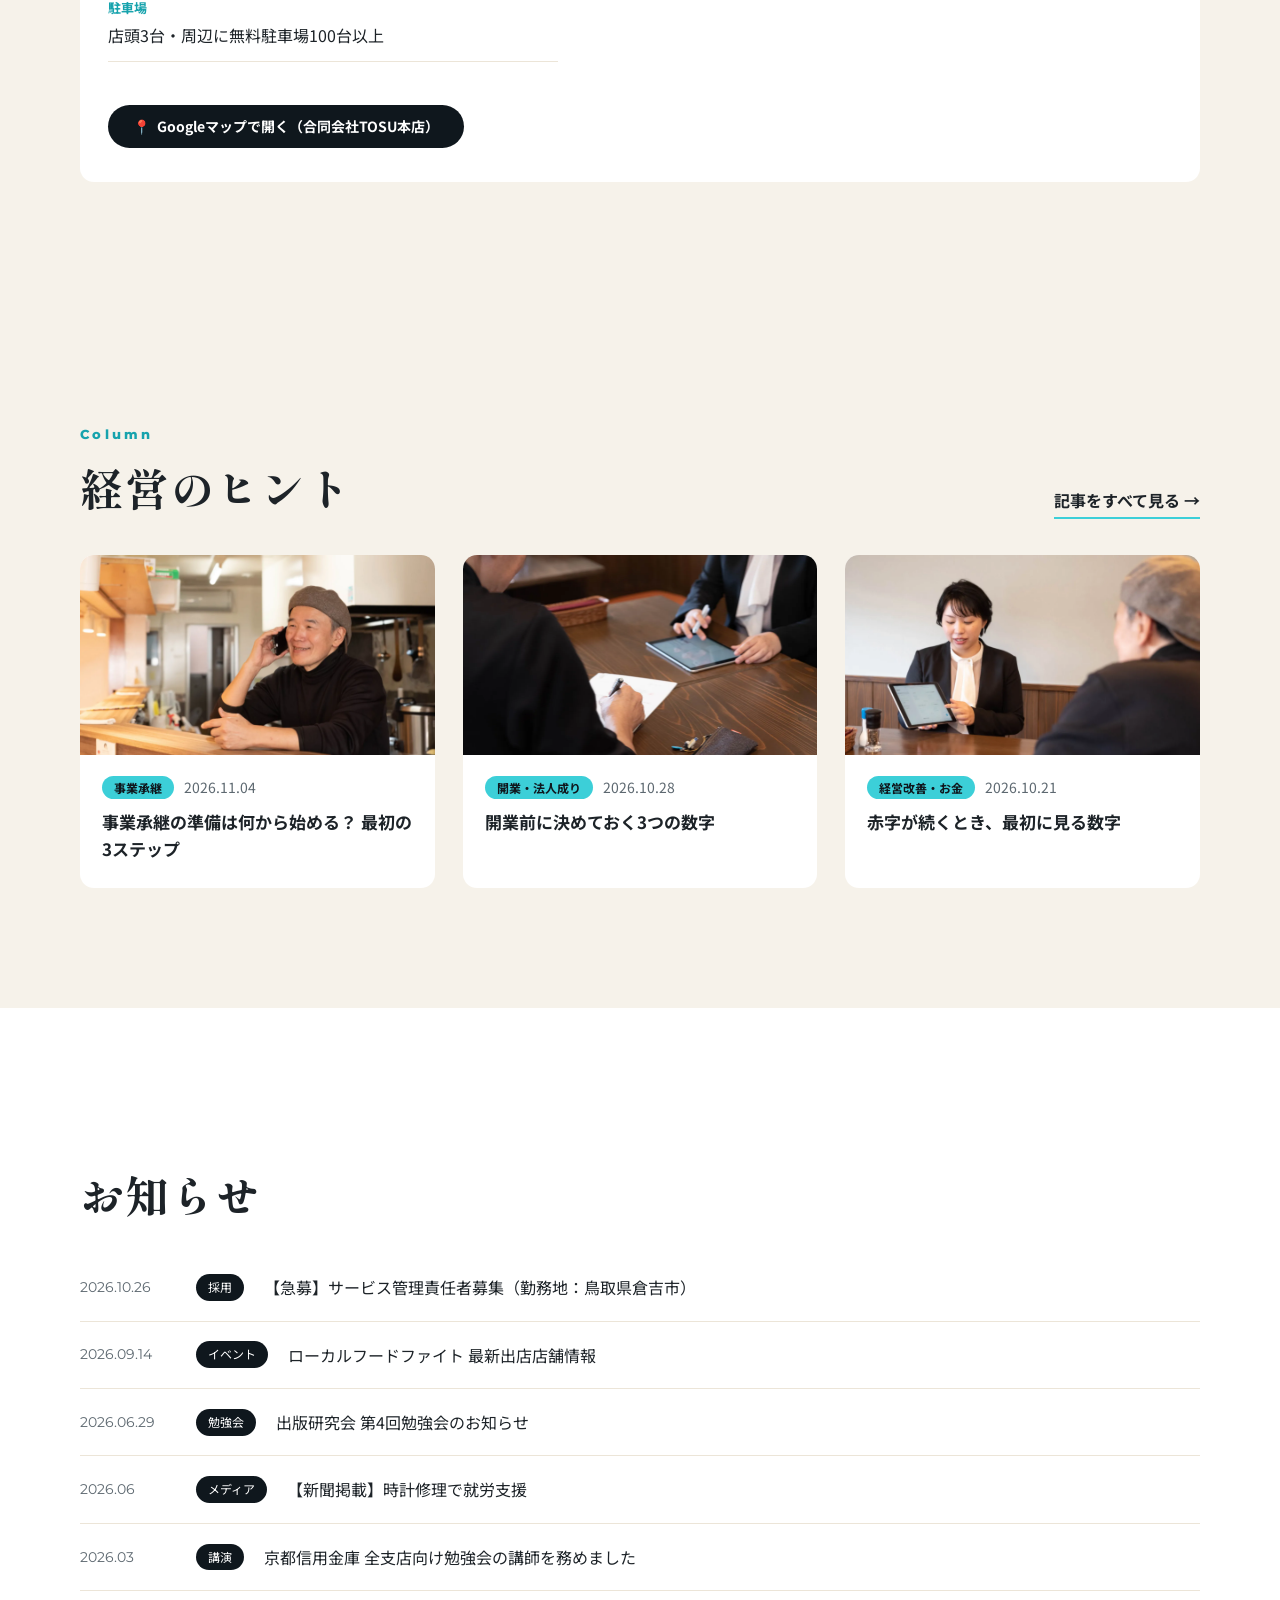
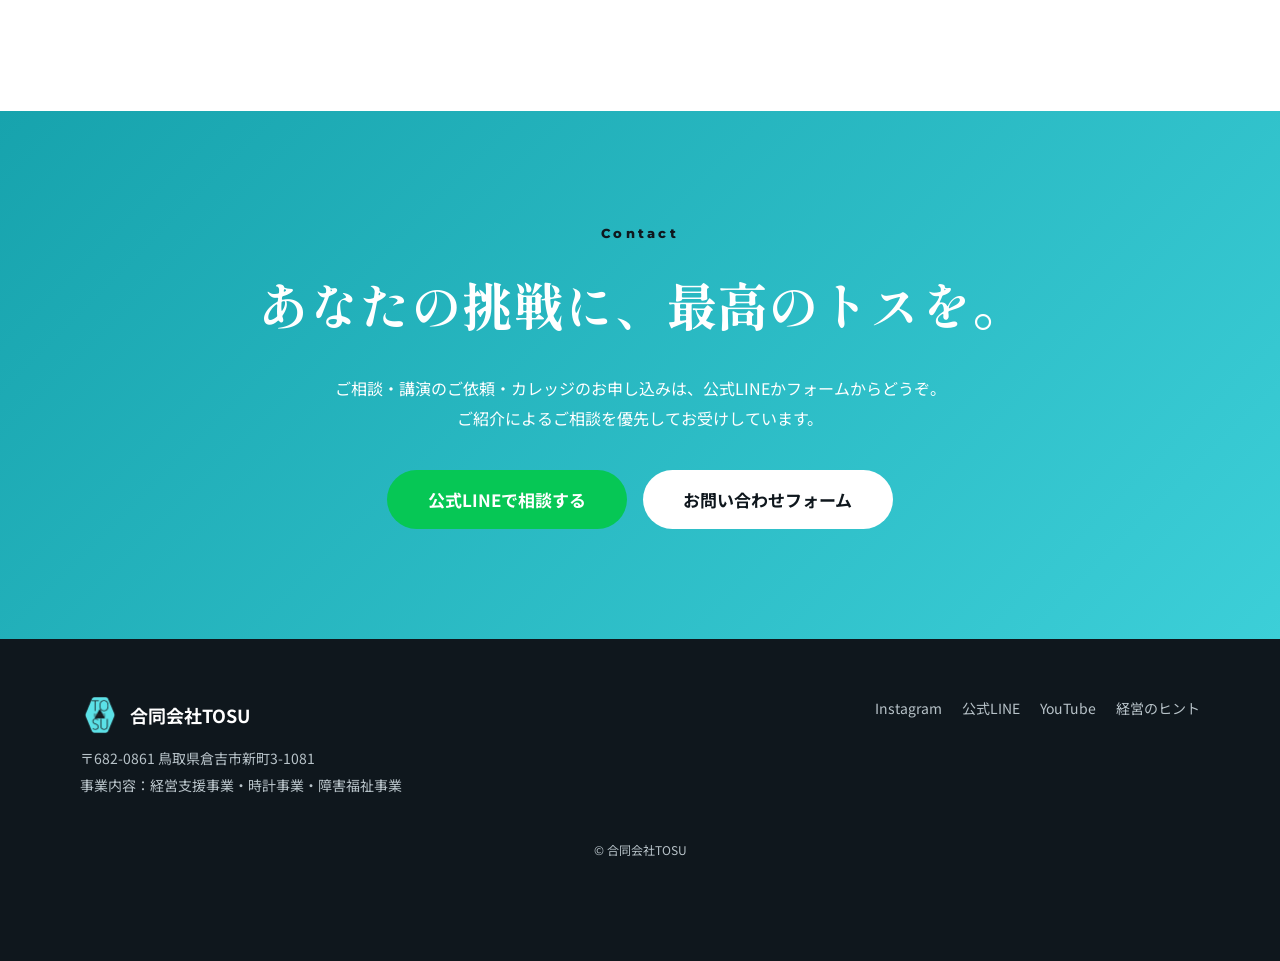
==== commit bda54071: "講演ページのボタンと余白・地図リンク・ブログ仮記事5本 Co-Authored-By: Claude Opus 5.5 <noreply@anthropic.com>" ====
--- a/index.html
+++ b/index.html
@@ -38,7 +38,7 @@
 <link rel="preconnect" href="https://fonts.googleapis.com">
 <link rel="preconnect" href="https://fonts.gstatic.com" crossorigin>
 <link href="https://fonts.googleapis.com/css2?family=Shippori+Mincho+B1:wght@600;800&family=Noto+Sans+JP:wght@400;500;700;900&family=Montserrat:wght@600;800&display=swap" rel="stylesheet">
-<link rel="stylesheet" href="css/style.css">
+<link rel="stylesheet" href="css/style.css?v=20261104b">
 </head>
 <body>
 
@@ -321,6 +321,7 @@
         <div><dt>所在地</dt><dd>〒682-0861 鳥取県倉吉市新町3-1081<br>（森脇クリニックとセブンイレブン新町店の間）</dd></div>
         <div><dt>駐車場</dt><dd>店頭3台・周辺に無料駐車場100台以上</dd></div>
       </dl>
+      <a class="btn btn--map" href="https://www.google.com/maps/place/%E5%90%88%E5%90%8C%E4%BC%9A%E7%A4%BETOSU%E6%9C%AC%E5%BA%97/@35.4339135,133.8214243,17z/data=!3m1!4b1!4m6!3m5!1s0x3555d90061f9858f:0xd3ee1913f3ee25a7!8m2!3d35.4339135!4d133.8214243!16s%2Fg%2F11zg9bw3z9" target="_blank" rel="noopener">Googleマップで開く（合同会社TOSU本店）</a>
       <iframe title="地図" loading="lazy" referrerpolicy="no-referrer-when-downgrade" src="https://maps.google.com/maps?q=%E9%B3%A5%E5%8F%96%E7%9C%8C%E5%80%89%E5%90%89%E5%B8%82%E6%96%B0%E7%94%BA3-1081&z=16&output=embed"></iframe>
     </div>
   </div>
@@ -346,19 +347,23 @@
           </div>
         </a>
       </li>
-      <li class="post post--soon reveal">
-        <div class="post__img"><img src="img/consult.webp" alt="" loading="lazy"></div>
-        <div class="post__body">
-          <p class="post__meta"><span class="cat">開業・法人成り</span><span>準備中</span></p>
-          <h3 class="post__h">開業前に決めておく3つの数字</h3>
-        </div>
+      <li class="post reveal">
+        <a href="blog/kaigyo-3tsu-no-suji/">
+          <div class="post__img"><img src="img/consult.webp" alt="" loading="lazy"></div>
+          <div class="post__body">
+            <p class="post__meta"><span class="cat">開業・法人成り</span><time datetime="2026-10-28">2026.10.28</time></p>
+            <h3 class="post__h">開業前に決めておく3つの数字</h3>
+          </div>
+        </a>
       </li>
-      <li class="post post--soon reveal">
-        <div class="post__img"><img src="img/note.webp" alt="" loading="lazy"></div>
-        <div class="post__body">
-          <p class="post__meta"><span class="cat">支援制度の使い方</span><span>準備中</span></p>
-          <h3 class="post__h">専門家派遣で、経営相談を安くする方法</h3>
-        </div>
+      <li class="post reveal">
+        <a href="blog/akaji-saisho-ni-miru/">
+          <div class="post__img"><img src="img/consult2.webp" alt="" loading="lazy"></div>
+          <div class="post__body">
+            <p class="post__meta"><span class="cat">経営改善・お金</span><time datetime="2026-10-21">2026.10.21</time></p>
+            <h3 class="post__h">赤字が続くとき、最初に見る数字</h3>
+          </div>
+        </a>
       </li>
     </ul>
   </div>
--- a/css/style.css
+++ b/css/style.css
@@ -237,8 +237,10 @@
 .access{margin-top:28px;display:grid;grid-template-columns:1fr 1.3fr;gap:28px;background:#fff;border-radius:var(--r);padding:28px;align-items:center}
 .access div{padding:10px 0;border-bottom:1px solid var(--paper2)}
 .access dt{font-weight:700;font-size:13px;color:var(--teal-d)}
-.access iframe{width:100%;height:280px;border:0;border-radius:10px}
-@media (max-width:860px){.base__grid,.access{grid-template-columns:1fr}.access{padding:20px}}
+.access .btn--map{grid-column:1;justify-self:start;background:var(--ink);color:#fff;font-size:14px;margin-top:4px}
+.access .btn--map::before{content:"📍"}
+.access iframe{grid-column:2;grid-row:1 / span 2;width:100%;height:280px;border:0;border-radius:10px}
+@media (max-width:860px){.base__grid,.access{grid-template-columns:1fr}.access{padding:20px}.access .btn--map,.access iframe{grid-column:auto;grid-row:auto}}
 
 /* お知らせ */
 .news{background:#fff}
@@ -355,7 +357,7 @@
 
 /* ===== 講演依頼ページ ===== */
 .sub .lec-hero{margin-top:-76px}
-.lec-hero{position:relative;min-height:88svh;display:flex;align-items:center;color:#fff;overflow:hidden;padding:140px 0 80px}
+.lec-hero{position:relative;min-height:88svh;display:flex;align-items:center;color:#fff;overflow:hidden;padding:140px 0 130px}
 .lec-hero__bg{position:absolute;inset:0;background-size:cover;background-position:center;animation:kb 18s ease-in-out infinite alternate}
 @keyframes kb{from{transform:scale(1.02)}to{transform:scale(1.14) translate(-2%,-1%)}}
 .lec-hero::before{content:"";position:absolute;inset:0;background:linear-gradient(100deg,rgba(10,20,26,.9),rgba(10,20,26,.55));z-index:1}
@@ -363,7 +365,9 @@
 .lec-hero .sec__en{color:var(--teal)}
 .lec-hero__ttl{font-family:var(--mincho);font-weight:800;font-size:clamp(30px,5vw,64px);line-height:1.4;margin-bottom:20px;animation:up 1s .2s both}
 .lec-hero__ttl em{font-style:normal;color:var(--teal)}
-.lec-hero__lead{font-size:clamp(15px,1.3vw,18px);animation:up 1s .5s both}
+.lec-hero__lead{font-size:clamp(15px,1.3vw,18px);animation:up 1s .5s both;margin-bottom:36px}
+.lec-hero .btn--ghost{background:#fff;border-color:#fff;color:var(--ink)}
+.lec-hero .btn--ghost:hover{background:var(--teal);border-color:var(--teal);color:var(--ink)}
 .lec-prof{display:grid;grid-template-columns:4fr 7fr;gap:56px;align-items:center}
 .lec-prof img{border-radius:var(--r);aspect-ratio:4/5;object-fit:cover;width:100%;box-shadow:18px 18px 0 var(--teal)}
 .lec-prof__role{display:block;font-family:var(--sans);font-size:14px;font-weight:500;color:var(--mute);margin-top:4px}
@@ -392,7 +396,7 @@
 .lec-steps p{font-size:14px;line-height:1.8}
 .lec-checklist h3{font-family:var(--mincho);font-size:20px;margin-bottom:12px}
 @media (max-width:900px){.theme-grid,.format-list,.lec-steps{grid-template-columns:1fr 1fr}.lec-prof{grid-template-columns:1fr;gap:32px}.lec-prof img{aspect-ratio:4/3;box-shadow:10px 10px 0 var(--teal)}}
-@media (max-width:600px){.theme-grid,.format-list,.lec-steps{grid-template-columns:1fr}.lec-hero{min-height:auto;padding:130px 0 60px}}
+@media (max-width:600px){.theme-grid,.format-list,.lec-steps{grid-template-columns:1fr}.lec-hero{min-height:auto;padding:130px 0 90px}}
 
 /* トップの講演バナー */
 .lec-band{background:var(--ink);color:#fff;padding:64px 0}
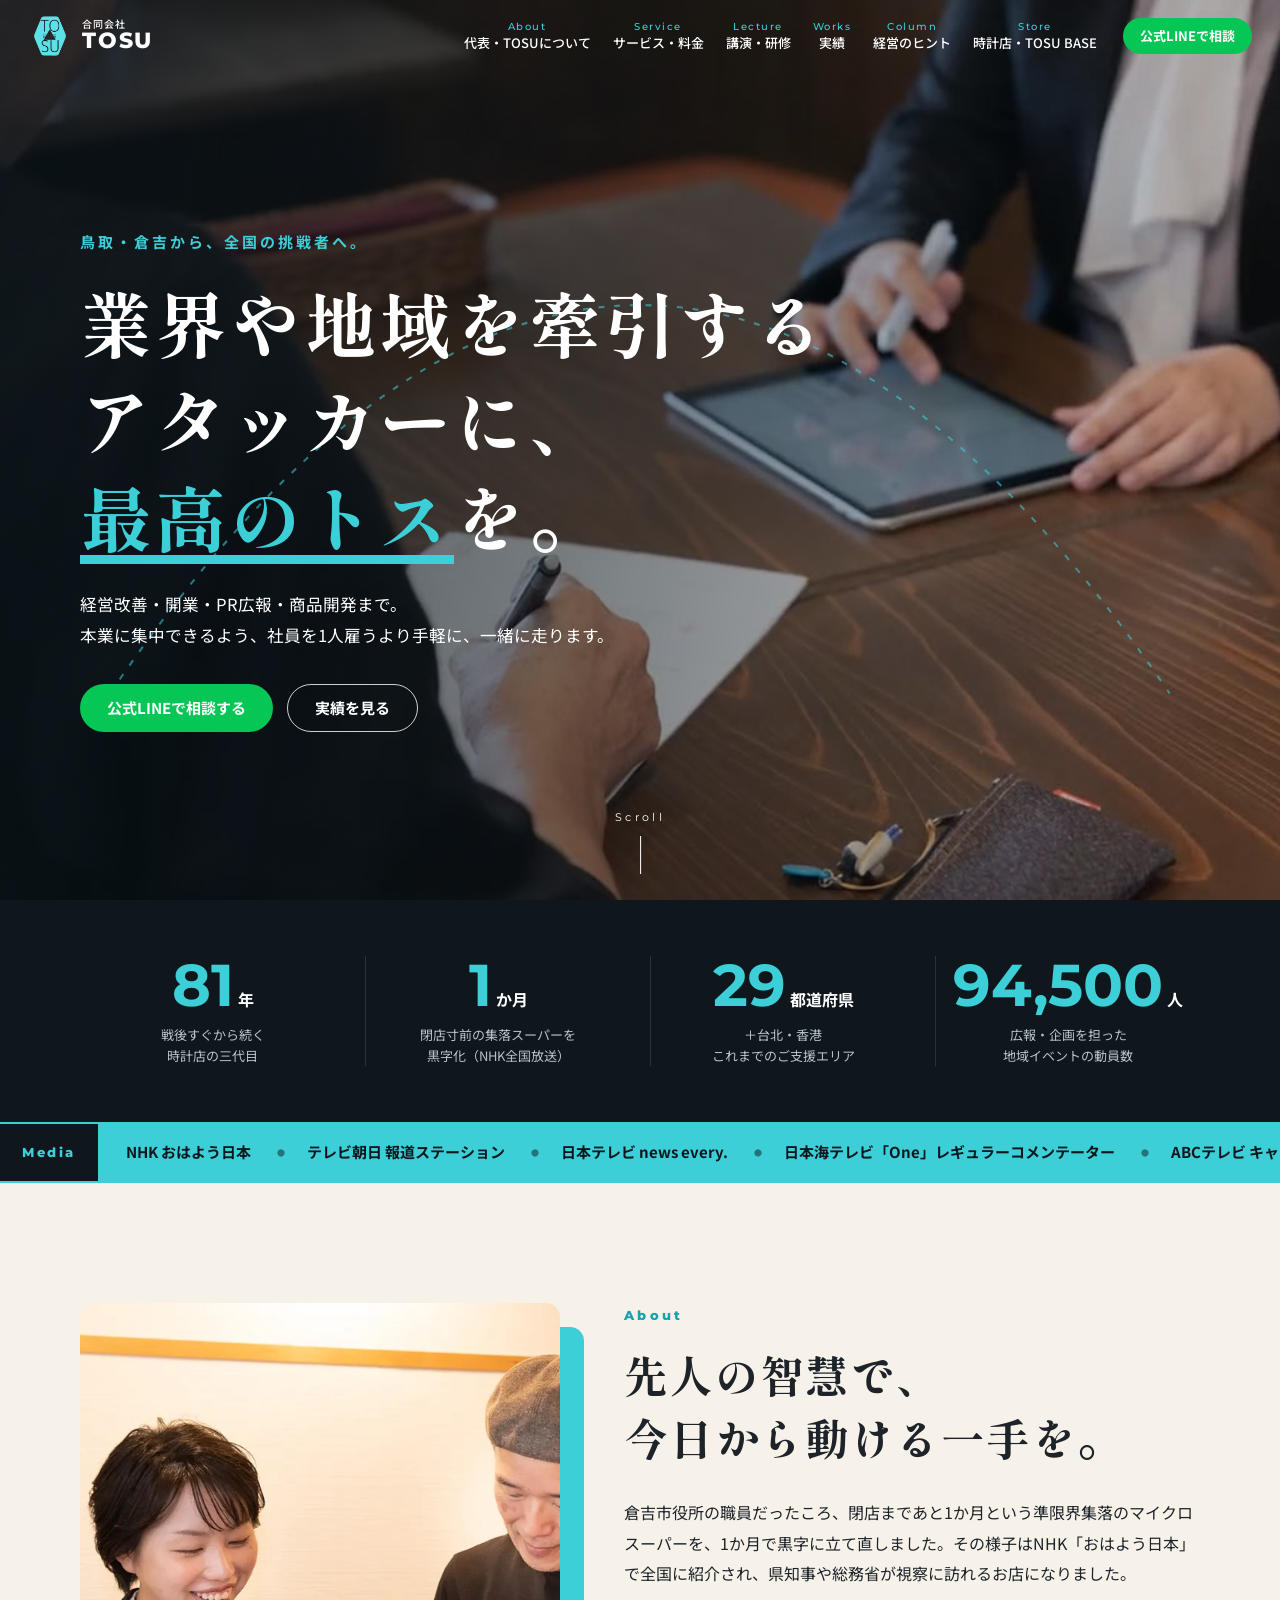
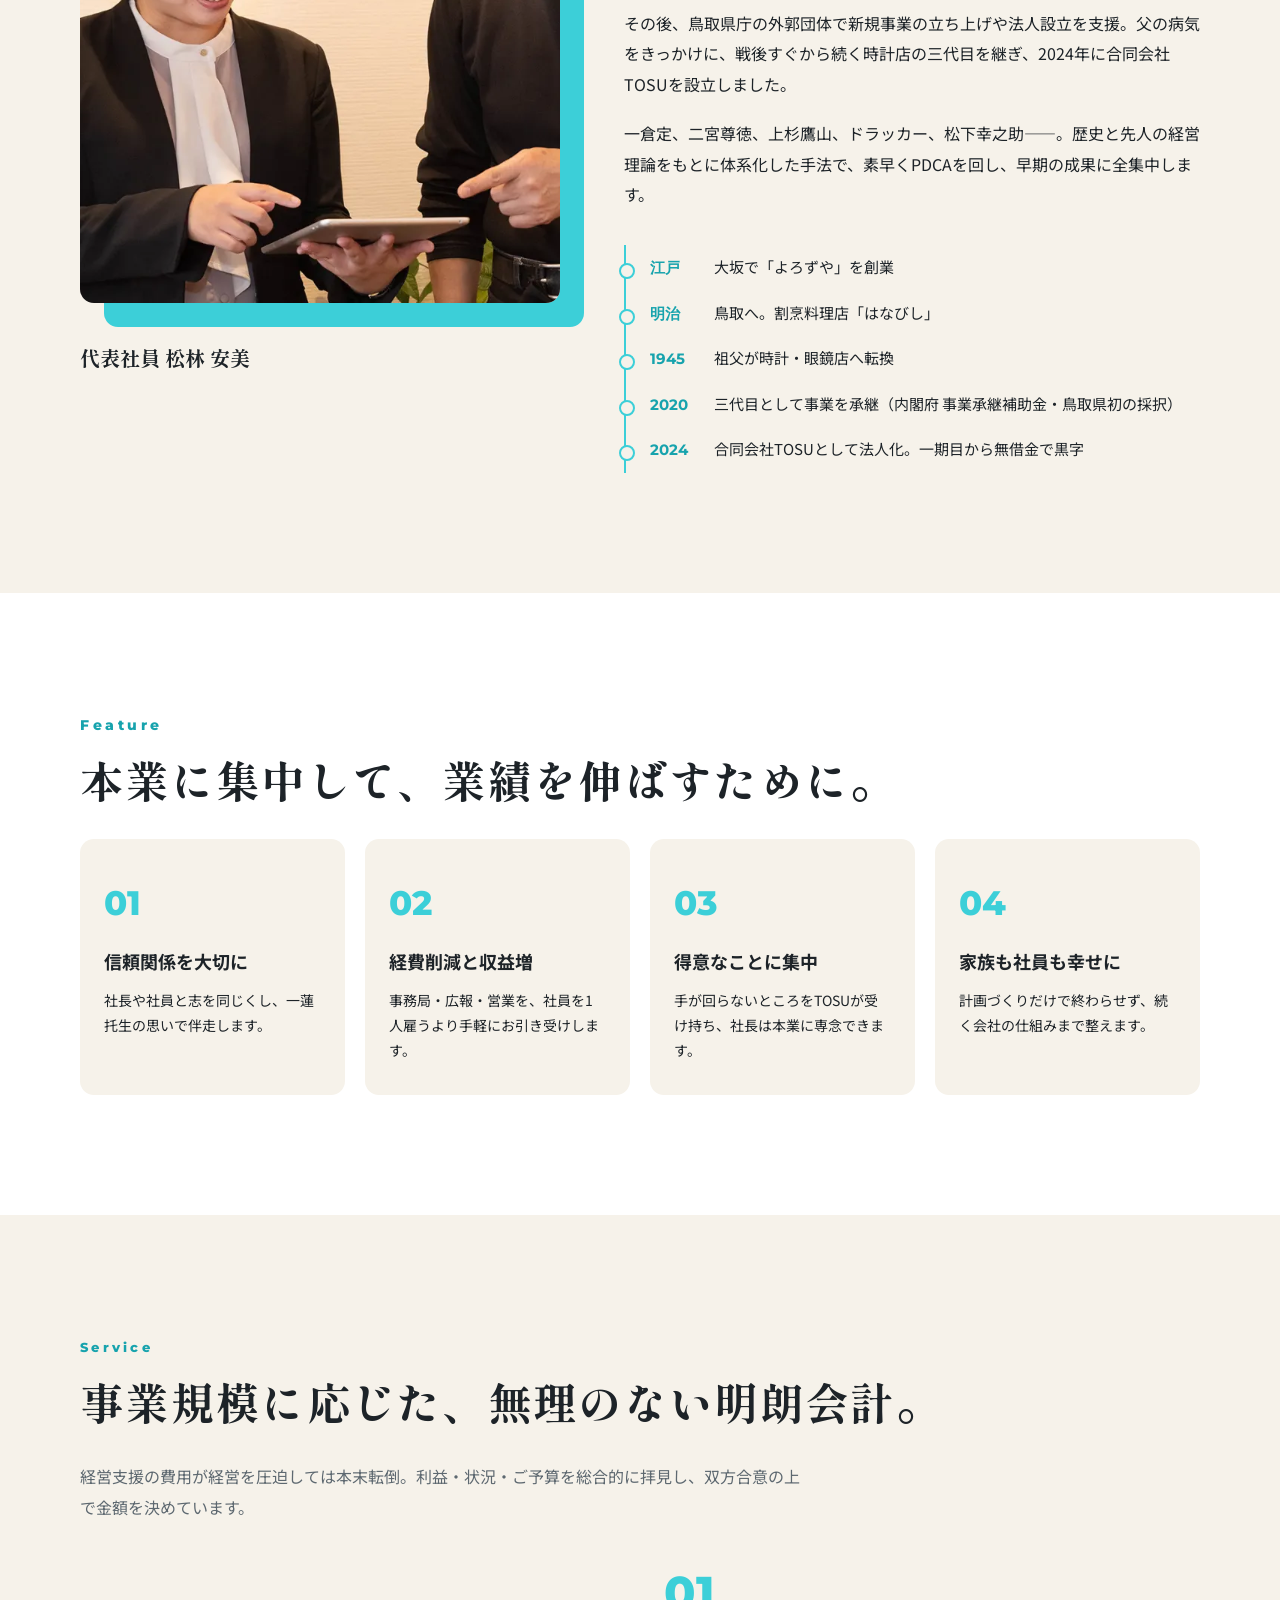
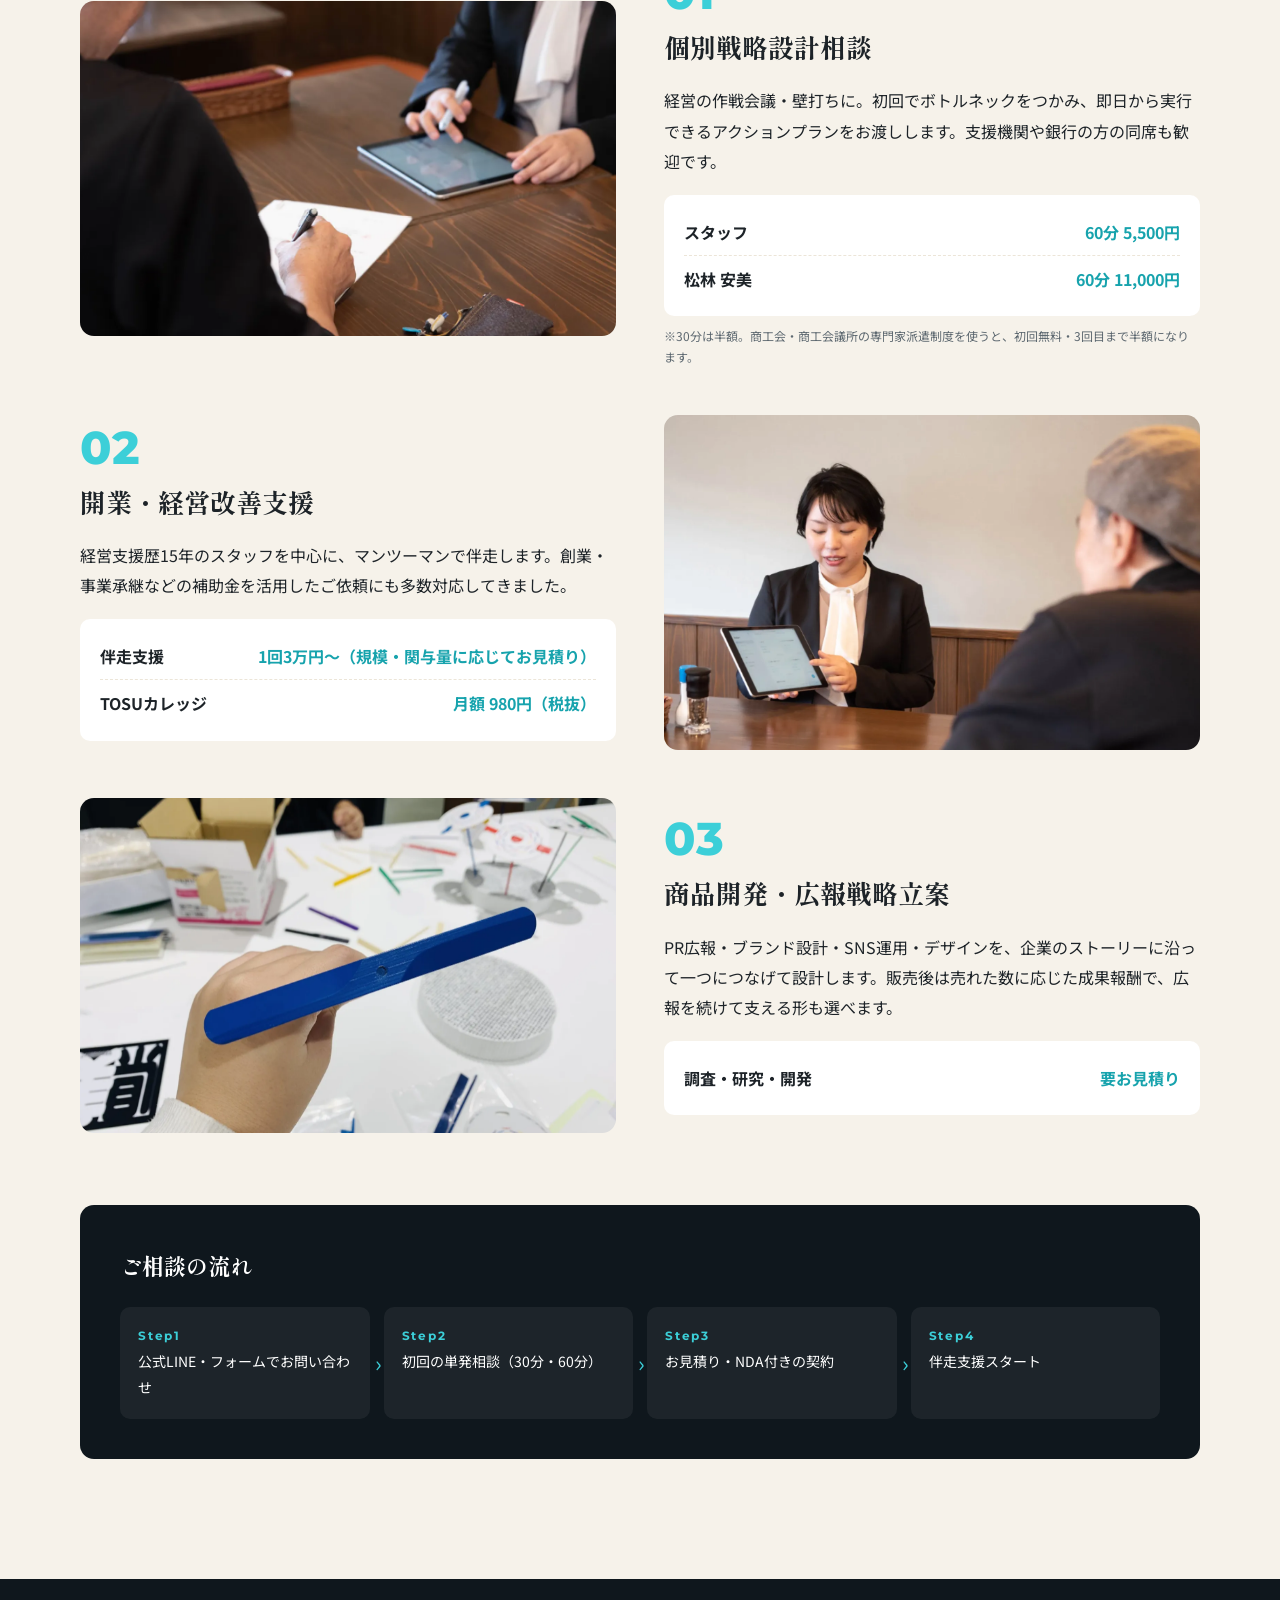
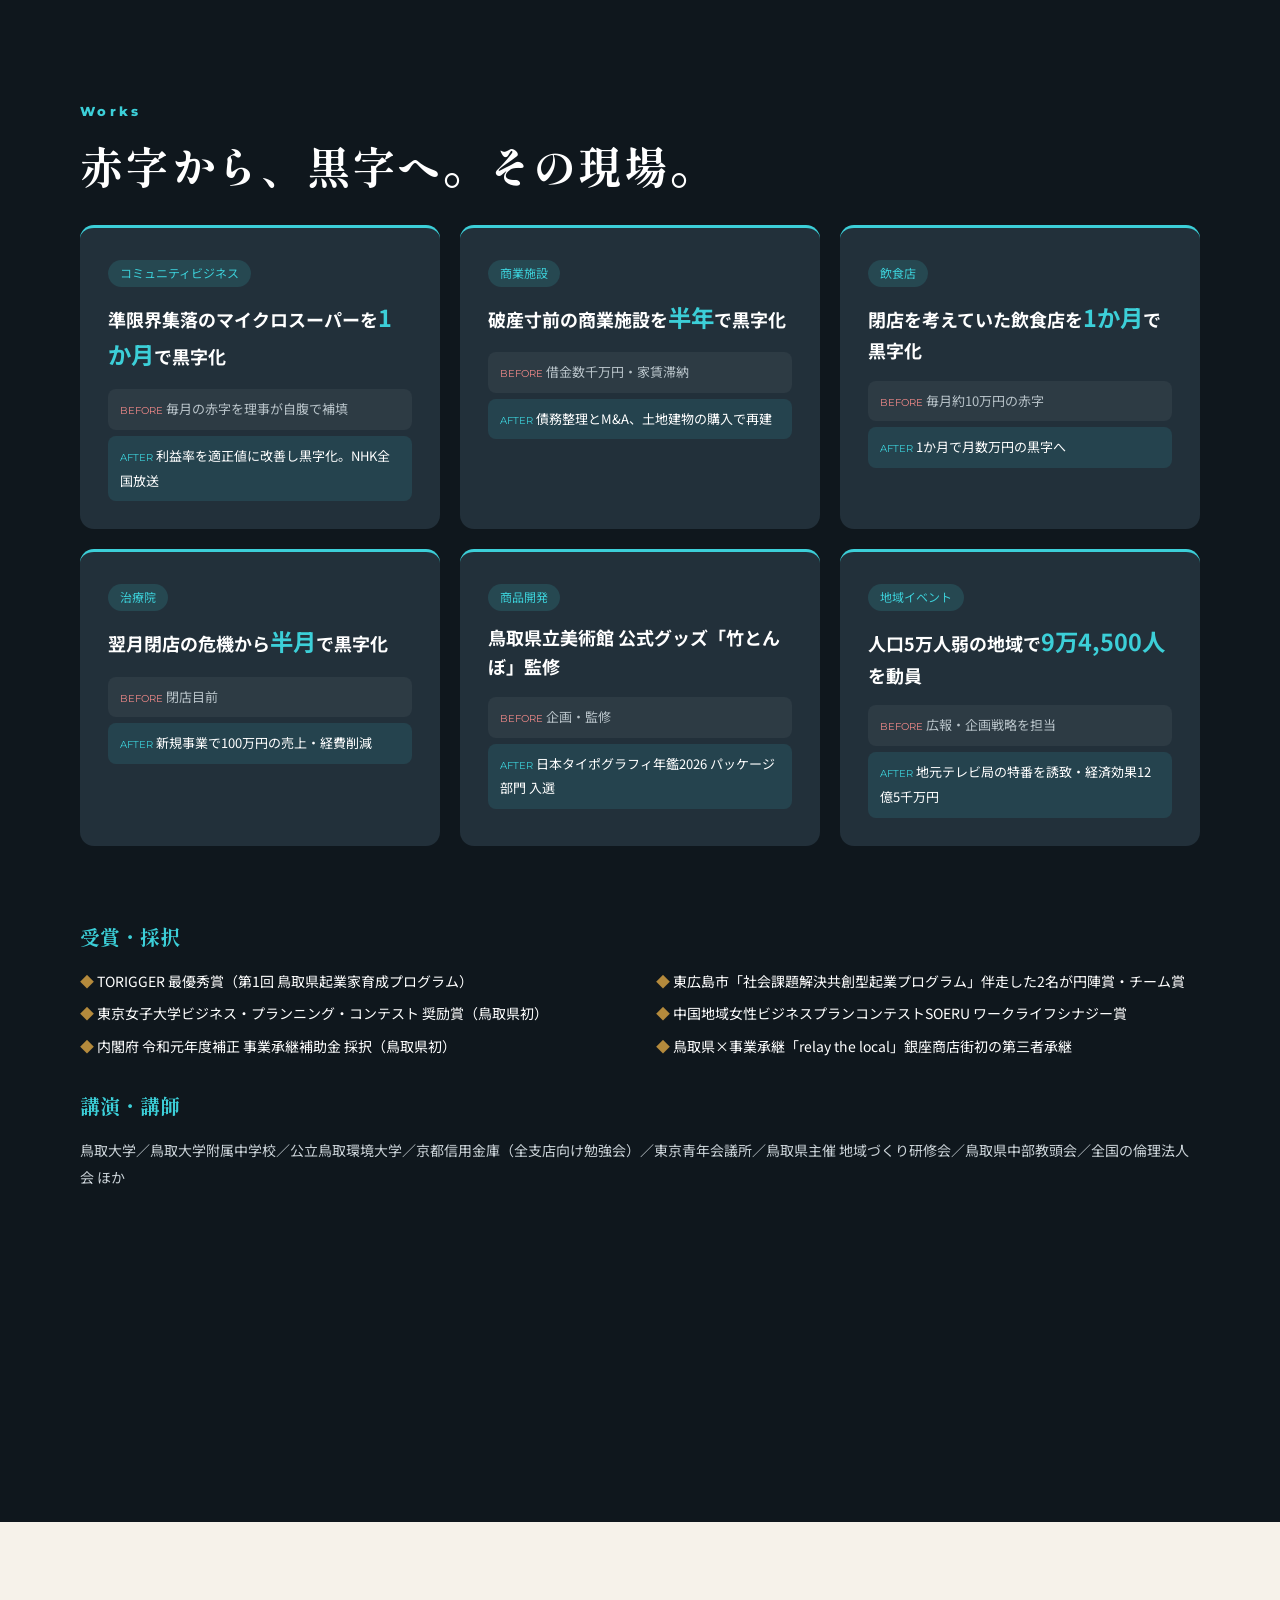
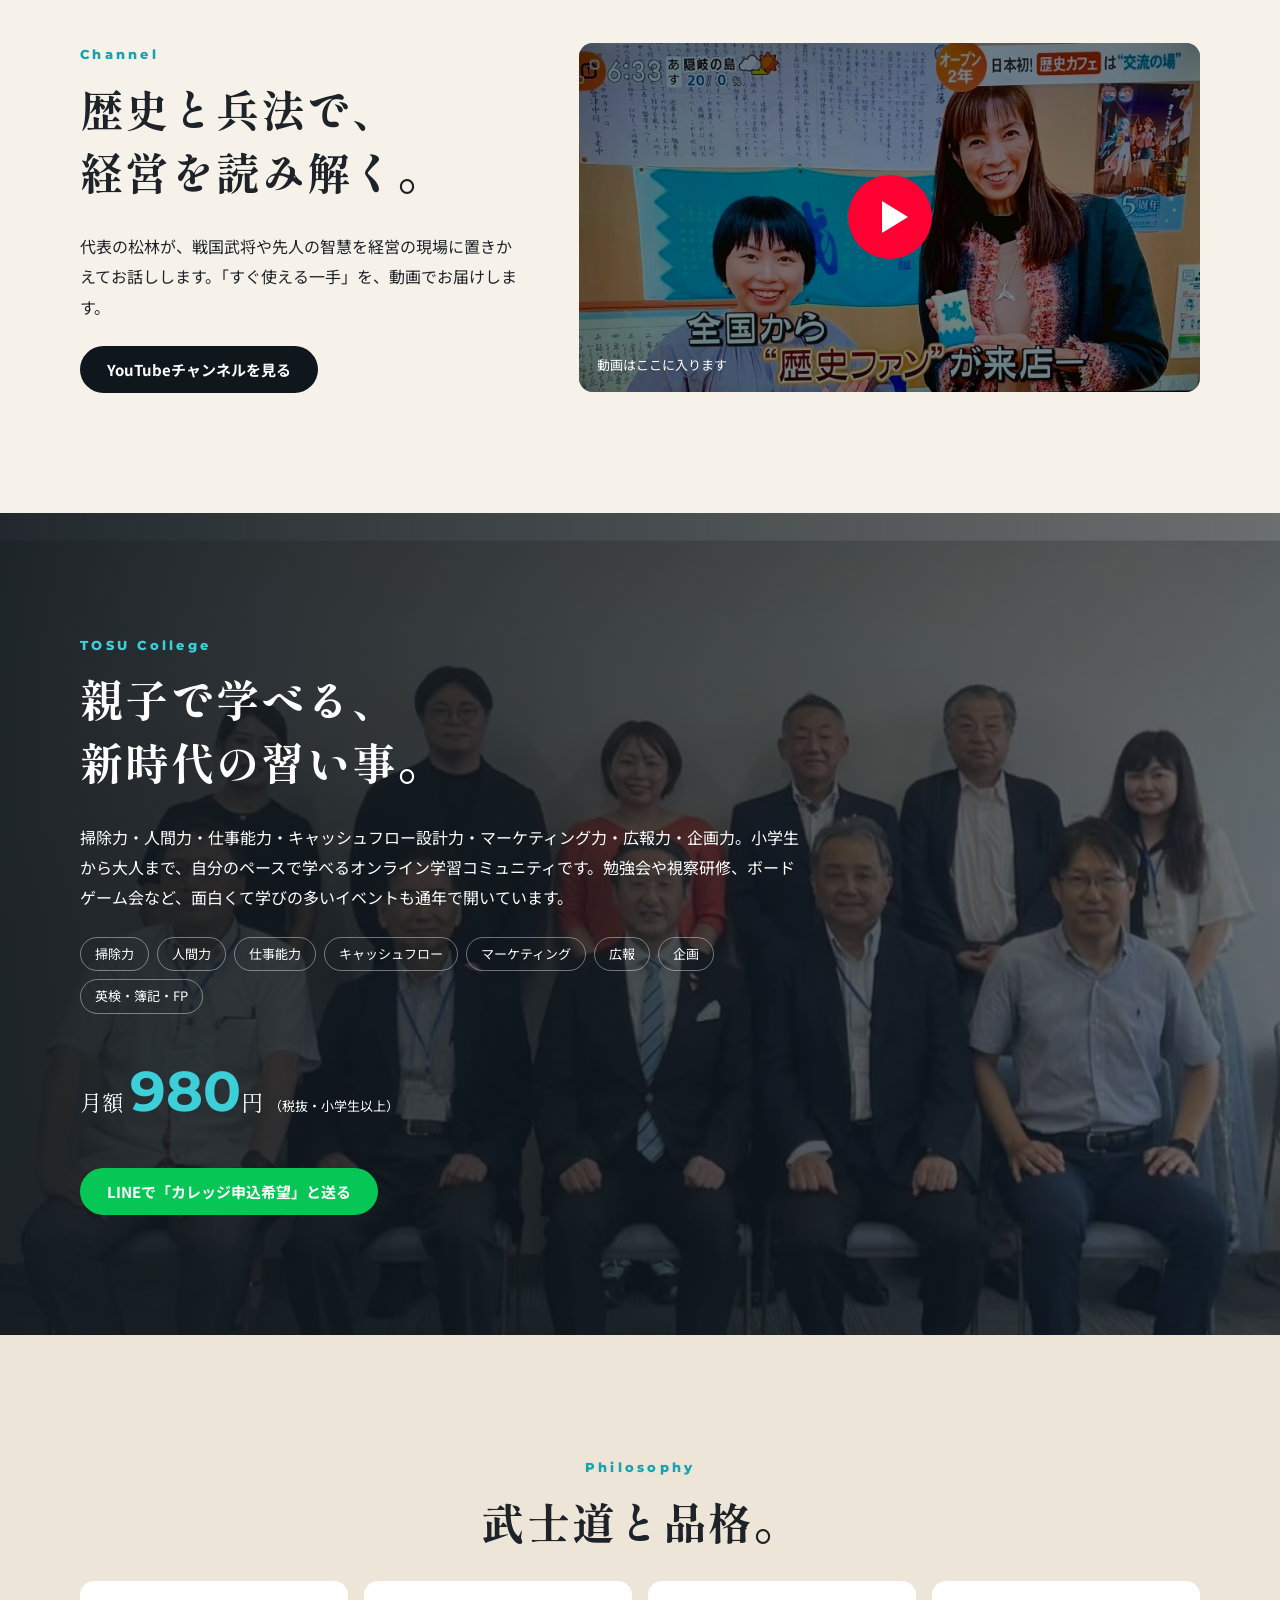
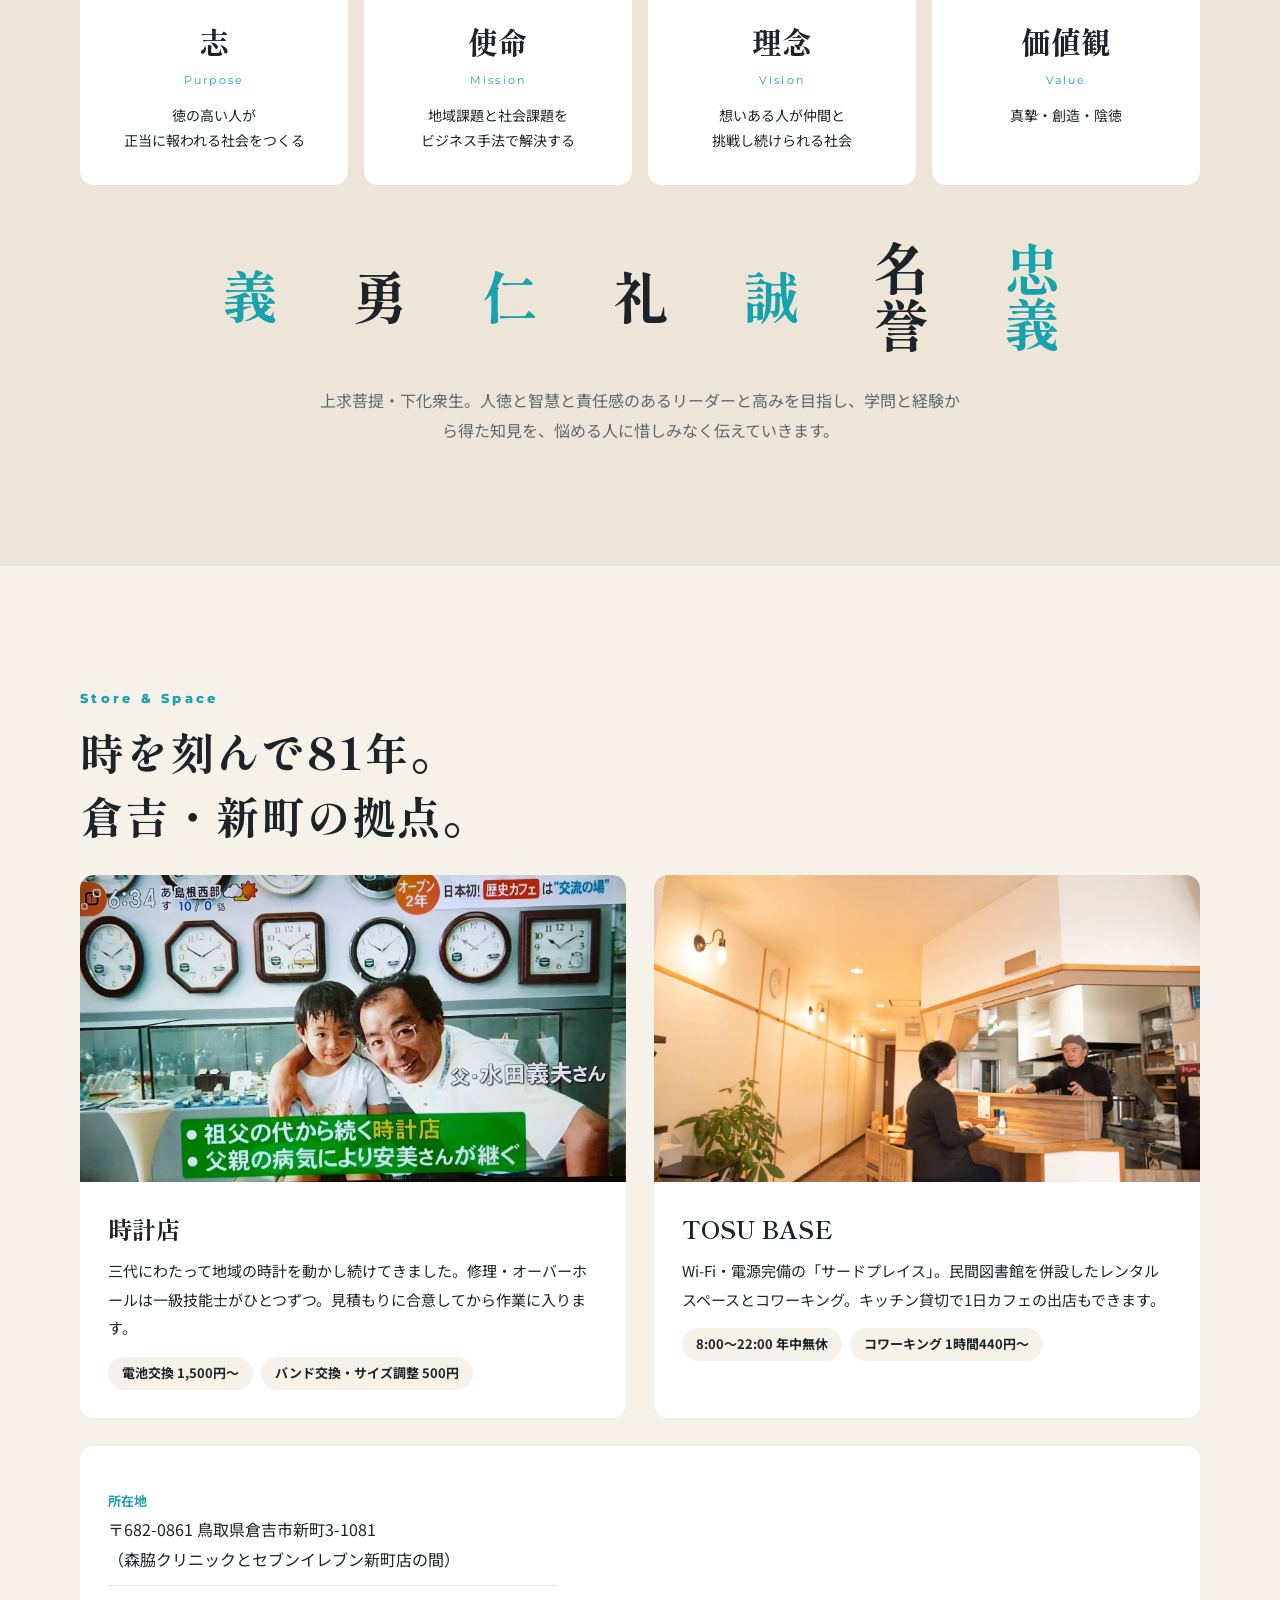
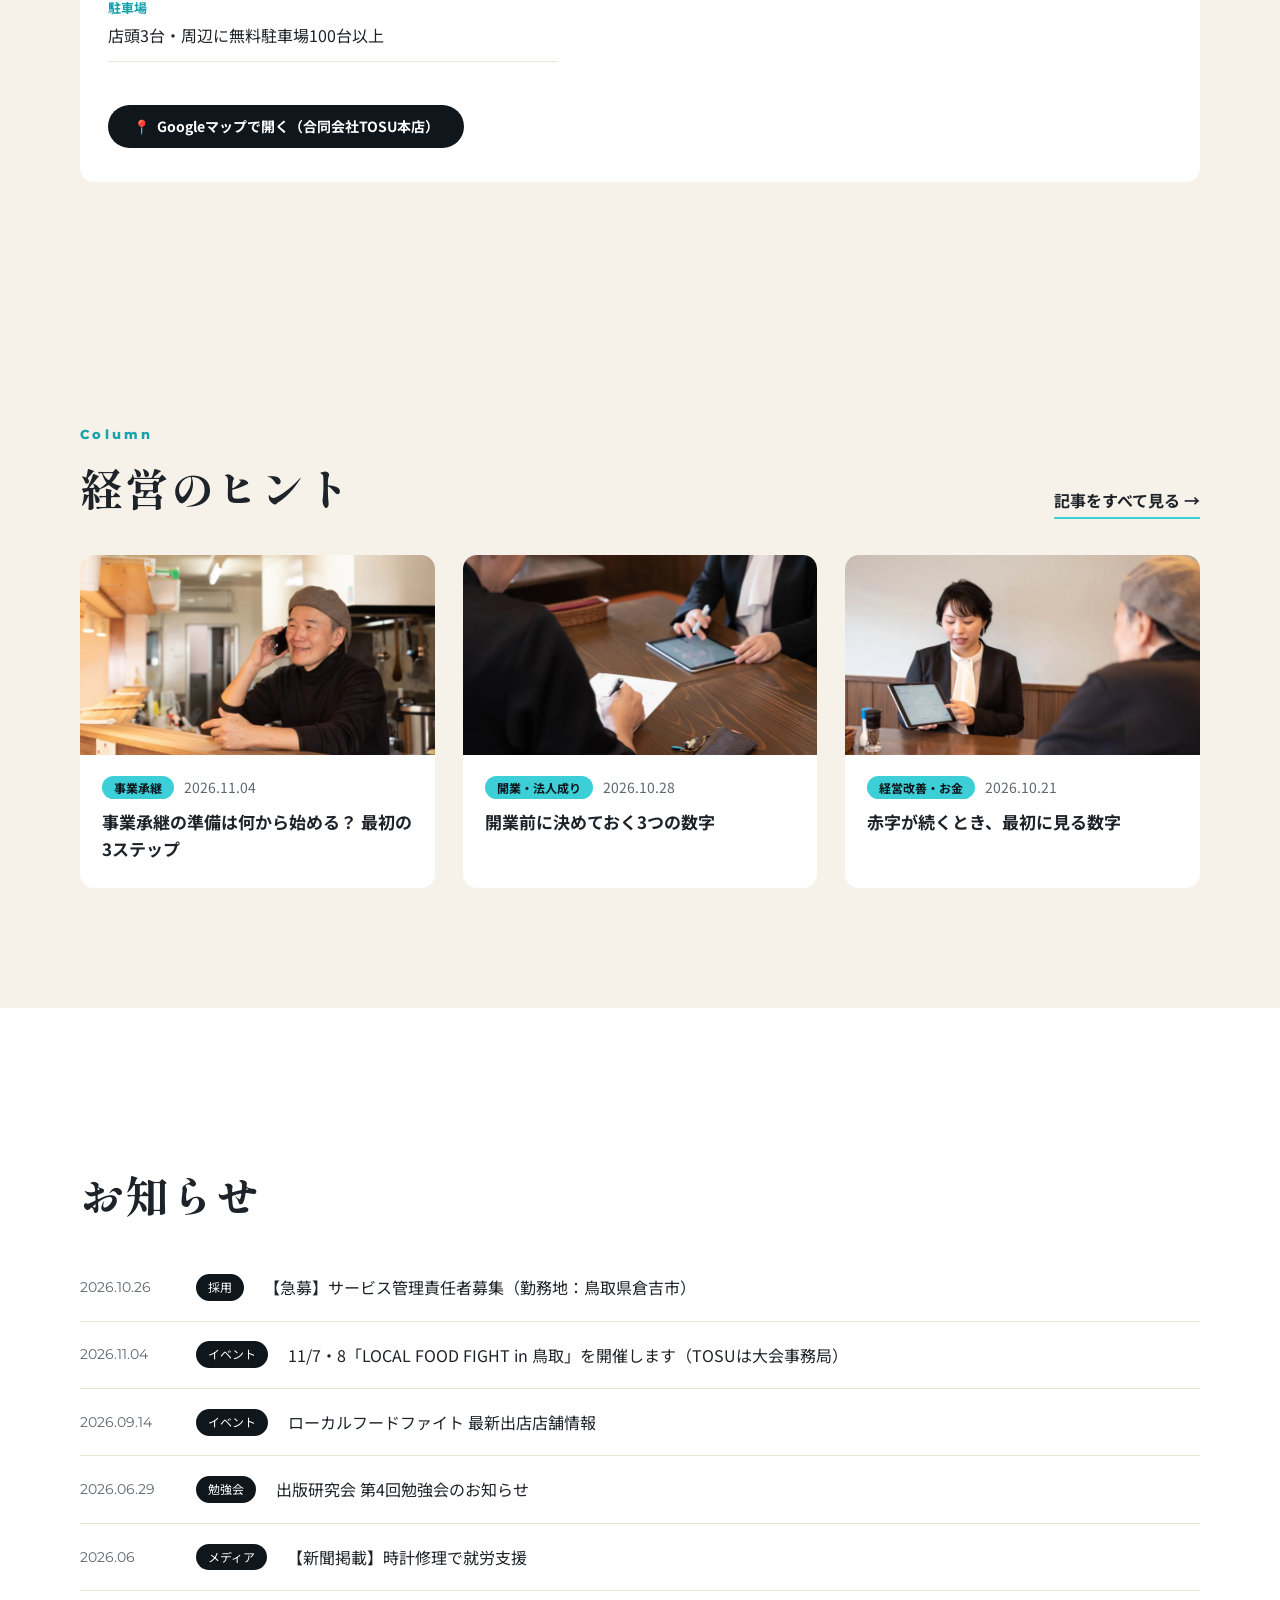
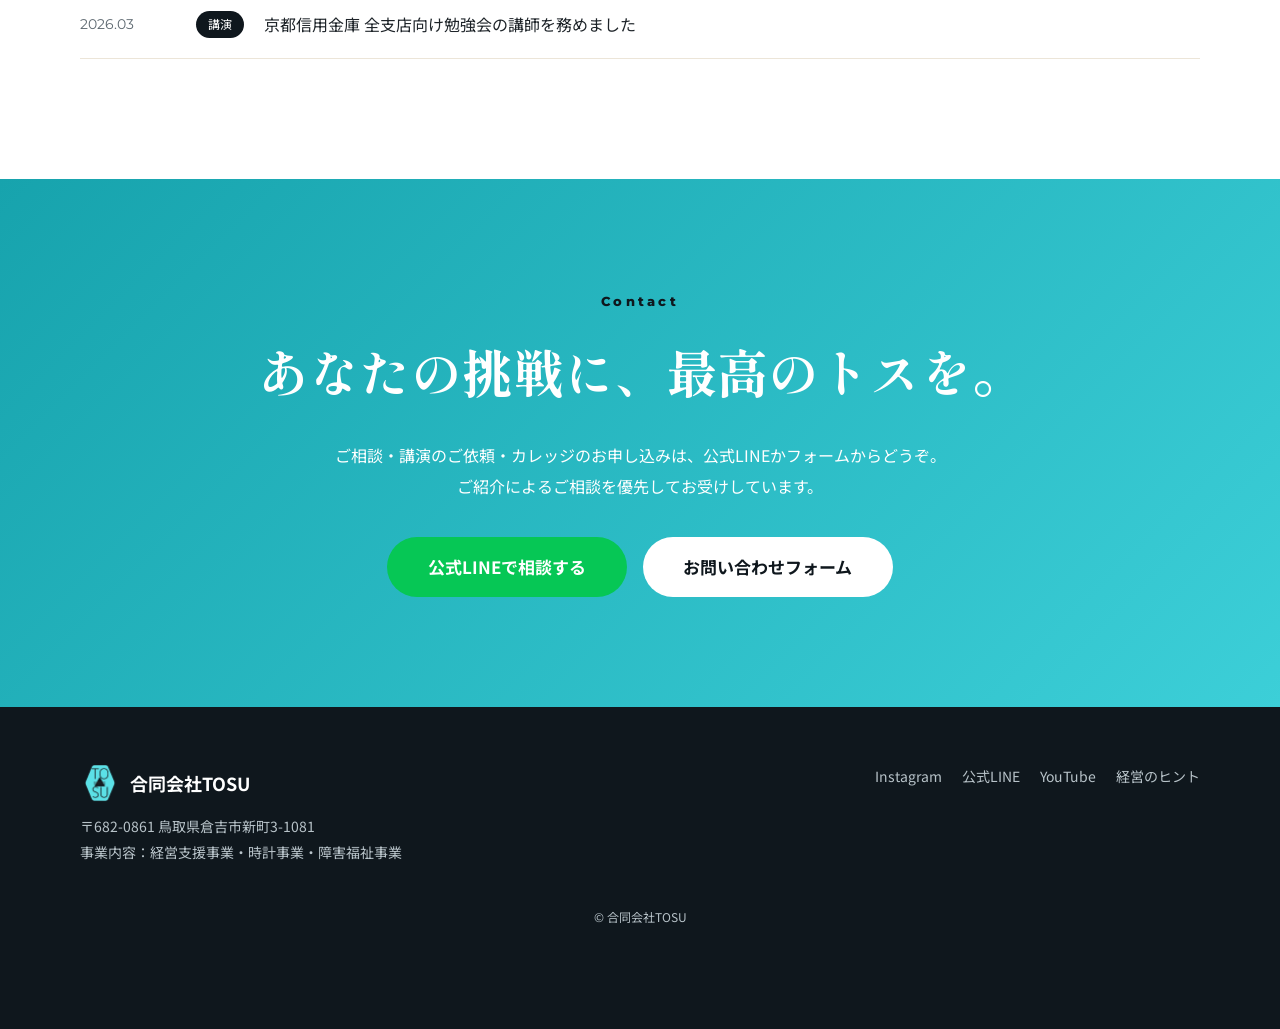
==== commit d0d44354: "トップにローカルフードファイトの告知欄（期間が過ぎると自動で隠れる）・ブログ6本を加筆 Co-Authored-By: Claude Opus 5.5 <noreply@anthropic.com>" ====
--- a/index.html
+++ b/index.html
@@ -38,7 +38,7 @@
 <link rel="preconnect" href="https://fonts.googleapis.com">
 <link rel="preconnect" href="https://fonts.gstatic.com" crossorigin>
 <link href="https://fonts.googleapis.com/css2?family=Shippori+Mincho+B1:wght@600;800&family=Noto+Sans+JP:wght@400;500;700;900&family=Montserrat:wght@600;800&display=swap" rel="stylesheet">
-<link rel="stylesheet" href="css/style.css?v=20261104b">
+<link rel="stylesheet" href="css/style.css?v=20261104d">
 </head>
 <body>
 
@@ -90,8 +90,42 @@
       <a class="btn btn--ghost" href="#works">実績を見る</a>
     </div>
   </div>
+  <!-- イベントの小さな案内（data-end を過ぎると自動で消える） -->
+  <a class="hero__event" href="#event" data-end="2026-11-08">
+    <span class="hero__event-tag">EVENT</span>11/7・8 ローカルフードファイト<span class="pc">&nbsp;in 鳥取</span><span class="hero__event-arrow">→</span>
+  </a>
   <a class="hero__scroll" href="#numbers" aria-label="下へ">Scroll</a>
 </section>
+
+<!-- ========== イベント告知（差し替え手順は 01_HP/イベント差し替え手順.md） ==========
+     data-end の翌日になると、この欄とヒーローの案内は自動で隠れる -->
+<section class="event" id="event" data-start="2026-11-07" data-end="2026-11-08" aria-label="開催イベント">
+  <div class="wrap event__in">
+    <figure class="event__flyer reveal">
+      <a href="img/event/lff2026-flyer.webp" target="_blank" rel="noopener"><img src="img/event/lff2026-flyer.webp" alt="LOCAL FOOD FIGHT in 鳥取 のチラシ。2026年11月7日・8日、鳥取県立美術館 大御堂廃寺跡芝生広場" width="800" height="1132" loading="lazy"></a>
+    </figure>
+    <div class="event__body">
+      <p class="event__label reveal"><span class="event__badge" data-badge>まもなく開催</span>TOSUが大会事務局を務めます</p>
+      <h2 class="event__ttl reveal">全国のうまい！が<br>倉吉に大集合。</h2>
+      <p class="event__name reveal">LOCAL FOOD FIGHT in 鳥取<small>全国ご当地グルメ 東西売上バトル</small></p>
+      <dl class="event__info reveal">
+        <div><dt>日時<small class="event__yr">2026年</small></dt><dd><b>11月7日(土)</b> 9:30〜20:00<br><b>11月8日(日)</b> 9:45〜18:00<br><small>飲食ブースは両日10:00から／荒天決行</small></dd></div>
+        <div><dt>会場</dt><dd>鳥取県立美術館前 大御堂廃寺跡芝生広場<br><small>倉吉市駄経寺町2-3-12</small></dd></div>
+        <div><dt>入場</dt><dd>無料<small>（飲食はチケット制）</small></dd></div>
+        <div><dt>ゲスト</dt><dd>11/7(土) 13:30〜 歌手・声優 <b>松本梨香</b>さん 生歌＆トークショー<br><small>観覧チケットが必要（当日販売なし）</small></dd></div>
+      </dl>
+      <p class="event__note reveal">全国から50店以上が西軍・東軍に分かれて売上を競います。会場へは中部総合事務所前から無料シャトルバスも運行。</p>
+      <div class="event__btns reveal">
+        <a class="btn btn--event" href="https://localfoodfight.jp/" target="_blank" rel="noopener">公式サイトで詳しく見る</a>
+        <a class="btn btn--event-sub" href="https://localfoodf.base.shop/" target="_blank" rel="noopener">チケットを買う</a>
+        <a class="event__ig" href="https://www.instagram.com/loca.lfoodfight/" target="_blank" rel="noopener">最新情報はInstagram →</a>
+      </div>
+    </div>
+  </div>
+</section>
+<script type="application/ld+json">
+{"@context":"https://schema.org","@type":"Event","name":"LOCAL FOOD FIGHT in 鳥取","startDate":"2026-11-07T09:30+09:00","endDate":"2026-11-08T18:00+09:00","eventAttendanceMode":"https://schema.org/OfflineEventAttendanceMode","eventStatus":"https://schema.org/EventScheduled","location":{"@type":"Place","name":"鳥取県立美術館前 大御堂廃寺跡芝生広場","address":{"@type":"PostalAddress","addressRegion":"鳥取県","addressLocality":"倉吉市","streetAddress":"駄経寺町2-3-12"}},"image":"img/event/lff2026-flyer.webp","description":"全国ご当地グルメ50店以上による東西売上バトル。入場無料。","organizer":{"@type":"Organization","name":"LOCAL FOOD FIGHT実行委員会","url":"https://localfoodfight.jp/"},"isAccessibleForFree":true}
+</script>
 
 <!-- 数字 -->
 <section class="numbers" id="numbers">
@@ -376,7 +410,8 @@
     <h2 class="sec__ttl reveal">お知らせ</h2>
     <ul class="news__list reveal">
       <li><time datetime="2026-10-26">2026.10.26</time><span class="cat">採用</span><a href="#">【急募】サービス管理責任者募集（勤務地：鳥取県倉吉市）</a></li>
-      <li><time datetime="2026-09-14">2026.09.14</time><span class="cat">イベント</span><a href="#">ローカルフードファイト 最新出店店舗情報</a></li>
+      <li><time datetime="2026-11-04">2026.11.04</time><span class="cat">イベント</span><a href="#event">11/7・8「LOCAL FOOD FIGHT in 鳥取」を開催します（TOSUは大会事務局）</a></li>
+      <li><time datetime="2026-09-14">2026.09.14</time><span class="cat">イベント</span><a href="https://localfoodfight.jp/" target="_blank" rel="noopener">ローカルフードファイト 最新出店店舗情報</a></li>
       <li><time datetime="2026-06-29">2026.06.29</time><span class="cat">勉強会</span><a href="#">出版研究会 第4回勉強会のお知らせ</a></li>
       <li><time>2026.06</time><span class="cat">メディア</span><a href="#">【新聞掲載】時計修理で就労支援</a></li>
       <li><time>2026.03</time><span class="cat">講演</span><a href="#">京都信用金庫 全支店向け勉強会の講師を務めました</a></li>
@@ -418,6 +453,6 @@
 
 <a class="sp-cta btn btn--line" href="https://line.me/R/ti/p/@096gadyq" target="_blank" rel="noopener">LINEで相談</a>
 
-<script src="js/main.js"></script>
+<script src="js/main.js?v=20261104d"></script>
 </body>
 </html>
--- a/css/style.css
+++ b/css/style.css
@@ -13,7 +13,7 @@
 ul,ol{list-style:none}
 .wrap{width:min(1120px,100% - 40px);margin:0 auto}
 .sp{display:none}
-@media (max-width:767px){.sp{display:inline}.wrap{width:calc(100% - 32px)}}
+@media (max-width:767px){.sp{display:inline}.pc{display:none}.wrap{width:calc(100% - 32px)}}
 
 /* ボタン */
 .btn{display:inline-flex;align-items:center;justify-content:center;gap:.5em;padding:.9em 1.8em;border-radius:999px;font-weight:700;text-decoration:none;transition:transform .2s,box-shadow .2s,background .2s;font-size:15px;line-height:1.3}
@@ -326,6 +326,12 @@
 .check{background:#fff;border-radius:10px;padding:18px 22px;margin-bottom:1.4em}
 .check li{padding:6px 0 6px 30px;position:relative;font-size:16px}
 .check li::before{content:"✓";position:absolute;left:4px;color:var(--teal-d);font-weight:900}
+.steps{counter-reset:st;margin:0 0 1.4em}
+.steps li{counter-increment:st;position:relative;padding:10px 0 10px 46px;border-bottom:1px dashed var(--paper2)}
+.steps li::before{content:counter(st);position:absolute;left:0;top:10px;width:32px;height:32px;border-radius:50%;background:var(--teal-d);color:#fff;font-family:var(--en);font-weight:800;display:grid;place-items:center;font-size:15px}
+.todo{background:var(--ink);color:#fff;border-radius:var(--r);padding:20px 24px;margin-bottom:1.4em}
+.todo li{padding:7px 0 7px 32px;position:relative}
+.todo li::before{content:"";position:absolute;left:2px;top:13px;width:16px;height:16px;border:2px solid var(--teal);border-radius:4px}
 .table-wrap{overflow-x:auto;margin-bottom:1.4em}
 .article table{width:100%;border-collapse:collapse;background:#fff;border-radius:10px;overflow:hidden;font-size:15px;min-width:480px}
 .article th{background:var(--ink);color:#fff;text-align:left;padding:12px 14px;font-weight:700}
@@ -404,3 +410,41 @@
 .lec-band h2{font-family:var(--mincho);font-size:clamp(24px,3vw,34px);line-height:1.5}
 .lec-band h2 em{font-style:normal;color:var(--teal)}
 .lec-band p{color:#b8c3c9;font-size:14px;margin-top:6px}
+
+/* ===== イベント告知（期間限定） ===== */
+.hero__event{position:absolute;z-index:5;right:24px;bottom:28px;display:flex;align-items:center;gap:10px;background:#fff;color:var(--ink);text-decoration:none;font-weight:700;font-size:14px;padding:8px 16px 8px 8px;border-radius:999px;box-shadow:0 8px 24px rgba(0,0,0,.25);opacity:0;animation:up .8s 2s forwards}
+.hero__event-tag{background:#d8262f;color:#fff;font-family:var(--en);font-size:11px;letter-spacing:.12em;padding:4px 10px;border-radius:999px}
+.hero__event-arrow{color:#1f5fbf;transition:transform .2s}
+.hero__event:hover .hero__event-arrow{transform:translateX(4px)}
+.event{background:linear-gradient(105deg,#c8232c 0 50%,#1d5fc0 50% 100%);color:#fff;padding:72px 0;position:relative;overflow:hidden}
+.event::before{content:"";position:absolute;inset:0;background:radial-gradient(circle at 50% 50%,rgba(255,255,255,.12),transparent 60%)}
+.event__in{position:relative;display:grid;grid-template-columns:minmax(0,4fr) minmax(0,6fr);gap:48px;align-items:center}
+.event__flyer img{width:100%;height:auto;border-radius:12px;box-shadow:0 18px 40px rgba(0,0,0,.35);transform:rotate(-2deg);transition:transform .3s}
+.event__flyer a:hover img{transform:rotate(0) scale(1.02)}
+.event__label{font-weight:700;font-size:14px;display:flex;align-items:center;gap:10px;flex-wrap:wrap}
+.event__badge{background:#ffd23f;color:#5a3a00;padding:3px 12px;border-radius:999px;font-size:13px}
+.event__ttl{font-family:var(--sans);font-weight:900;font-size:clamp(30px,4.2vw,52px);line-height:1.3;margin:14px 0 8px;text-shadow:0 3px 0 rgba(0,0,0,.18)}
+.event__name{font-family:var(--en);font-weight:800;font-size:clamp(18px,2vw,24px);letter-spacing:.04em}
+.event__name small{display:block;font-family:var(--sans);font-size:14px;font-weight:700;letter-spacing:0;opacity:.9}
+.event__info{background:#fff;color:var(--ink);border-radius:var(--r);padding:8px 24px;margin:22px 0 14px}
+.event__info div{display:grid;grid-template-columns:4.5em 1fr;gap:12px;padding:12px 0;border-bottom:1px dashed var(--paper2);line-height:1.7}
+.event__info div:last-child{border:0}
+.event__info dt{font-weight:900;color:#c8232c}
+.event__yr{display:block!important;font-size:11px!important;font-weight:500}
+.event__info small{display:inline-block;color:var(--mute);font-size:13px}
+.event__note{font-size:14px;opacity:.95}
+.event__btns{display:flex;flex-wrap:wrap;gap:12px;align-items:center;margin-top:20px}
+.btn--event{background:#ffd23f;color:#3a2600;box-shadow:0 4px 0 #b8901a}
+.btn--event:hover{transform:translateY(2px);box-shadow:0 2px 0 #b8901a}
+.btn--event-sub{background:#fff;color:var(--ink)}
+.event__ig{color:#fff;font-weight:700;font-size:14px}
+.event.is-now .event__badge{background:#fff;color:#c8232c}
+@media (max-width:860px){
+  .event{padding:56px 0;background:linear-gradient(170deg,#c8232c 0 45%,#1d5fc0 45% 100%)}
+  .event__in{grid-template-columns:1fr;gap:28px}
+  .event__flyer{width:min(240px,70%);justify-self:center;margin:0;order:2}
+  .event__info{padding:4px 16px}
+  .event__btns .btn{flex:1 1 100%}
+  .hero__event{left:16px;right:auto;top:84px;bottom:auto;font-size:13px;padding:6px 14px 6px 6px}
+}
+[hidden]{display:none!important}
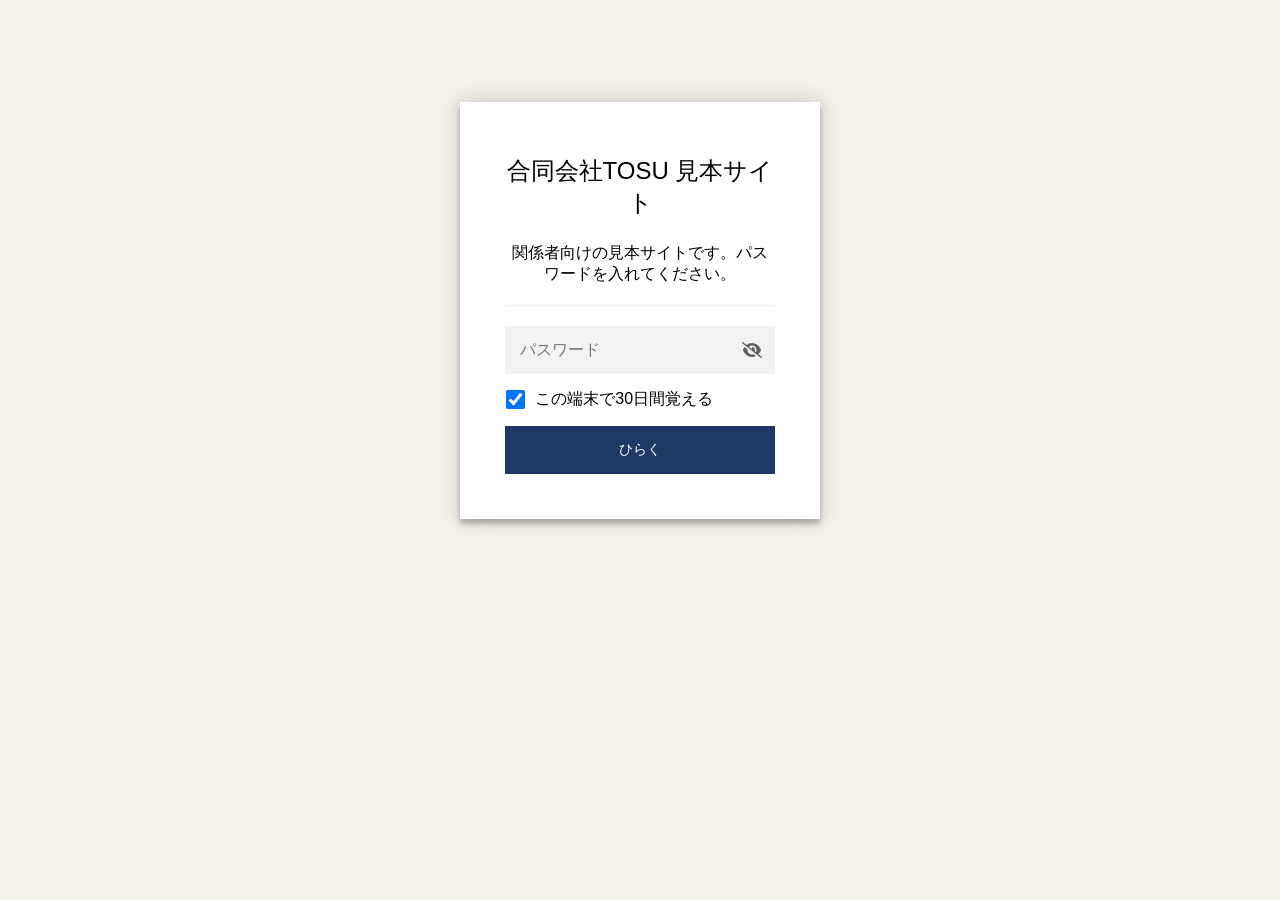
==== commit 69071a8f: "見本サイト（パスワード付き）" ====
--- a/index.html
+++ b/index.html
@@ -1,458 +1,892 @@
 <!DOCTYPE html>
-<html lang="ja">
-<head>
-<meta charset="UTF-8">
-<meta name="viewport" content="width=device-width, initial-scale=1">
-<meta name="robots" content="noindex, nofollow">
-<title>合同会社TOSU｜鳥取・倉吉の経営支援・PR広報・創業81年の時計店</title>
-<meta name="description" content="鳥取県倉吉市の合同会社TOSUは、経営改善・開業支援・PR広報・商品開発を一気通貫で伴走する会社です。創業81年の時計店、TOSU BASE（レンタル・コワーキング）、月額980円のTOSUカレッジも運営しています。">
-<meta property="og:type" content="website">
-<meta property="og:title" content="合同会社TOSU｜地域を牽引するアタッカーに、最高のトスを。">
-<meta property="og:description" content="鳥取・倉吉から全国へ。経営改善・開業支援・PR広報・商品開発の伴走支援。">
-<meta property="og:image" content="img/hero_pc_poster.jpg">
-<meta name="twitter:card" content="summary_large_image">
-<script type="application/ld+json">
-{
- "@context": "https://schema.org",
- "@graph": [
-  {
-   "@type": "Organization",
-   "@id": "#org",
-   "name": "合同会社TOSU",
-   "alternateName": "TOSU",
-   "description": "鳥取県倉吉市を拠点に、経営改善・開業支援・PR広報・商品開発の伴走支援、時計事業、障害福祉事業を行う会社。",
-   "foundingDate": "2024-07-17",
-   "founder": {"@type": "Person", "name": "松林安美", "jobTitle": "代表社員"},
-   "address": {"@type": "PostalAddress", "postalCode": "682-0861", "addressRegion": "鳥取県", "addressLocality": "倉吉市", "streetAddress": "新町3-1081", "addressCountry": "JP"},
-   "sameAs": ["https://www.instagram.com/tosu_kurayoshi/", "https://www.youtube.com/@%E5%90%88%E5%90%8C%E4%BC%9A%E7%A4%BETOSU"]
-  },
-  {
-   "@type": "Store",
-   "name": "TOSU 時計店・TOSU BASE",
-   "parentOrganization": {"@id": "#org"},
-   "address": {"@type": "PostalAddress", "postalCode": "682-0861", "addressRegion": "鳥取県", "addressLocality": "倉吉市", "streetAddress": "新町3-1081", "addressCountry": "JP"}
-  }
- ]
-}
-</script>
-<link rel="preconnect" href="https://fonts.googleapis.com">
-<link rel="preconnect" href="https://fonts.gstatic.com" crossorigin>
-<link href="https://fonts.googleapis.com/css2?family=Shippori+Mincho+B1:wght@600;800&family=Noto+Sans+JP:wght@400;500;700;900&family=Montserrat:wght@600;800&display=swap" rel="stylesheet">
-<link rel="stylesheet" href="css/style.css?v=20261104d">
-</head>
-<body>
-
-<!-- ヘッダー -->
-<header class="header" id="header">
-  <a class="header__logo" href="./" aria-label="合同会社TOSU トップへ">
-    <img src="img/logo.png" alt="TOSU" width="44" height="44">
-    <span><small>合同会社</small>TOSU</span>
-  </a>
-  <nav class="gnav" id="gnav" aria-label="メインメニュー">
-    <ul>
-      <li><a href="#about"><span class="en">About</span>代表・TOSUについて</a></li>
-      <li><a href="#service"><span class="en">Service</span>サービス・料金</a></li>
-      <li><a href="lecture/"><span class="en">Lecture</span>講演・研修</a></li>
-      <li><a href="#works"><span class="en">Works</span>実績</a></li>
-      <li><a href="blog/"><span class="en">Column</span>経営のヒント</a></li>
-      <li><a href="#base"><span class="en">Store</span>時計店・TOSU BASE</a></li>
-    </ul>
-    <a class="btn btn--line gnav__cta" href="https://line.me/R/ti/p/@096gadyq" target="_blank" rel="noopener">公式LINEで相談</a>
-  </nav>
-  <button class="menu-btn" id="menuBtn" aria-label="メニューを開く" aria-expanded="false"><span></span><span></span></button>
-</header>
-
-<main>
-
-<!-- ヒーロー：映像 -->
-<section class="hero" id="hero">
-  <div class="hero__media">
-    <video autoplay muted loop playsinline preload="auto" poster="img/hero_pc_poster.jpg">
-      <source src="video/hero_sp.mp4" type="video/mp4" media="(max-width: 767px)">
-      <source src="video/hero_pc.mp4" type="video/mp4">
-    </video>
-  </div>
-  <div class="hero__shade"></div>
-  <svg class="hero__arc" viewBox="0 0 1200 600" preserveAspectRatio="none" aria-hidden="true">
-    <path id="arcPath" d="M60 560 Q 600 -140 1140 560" fill="none" stroke="currentColor" stroke-width="2" stroke-dasharray="6 10"/>
-    <circle class="hero__ball" r="14"/>
-  </svg>
-  <div class="hero__body">
-    <p class="hero__kicker">鳥取・倉吉から、全国の挑戦者へ。</p>
-    <h1 class="hero__title">
-      <span class="line"><span>業界や地域を牽引する</span></span>
-      <span class="line"><span>アタッカーに、</span></span>
-      <span class="line"><span><em>最高のトス</em>を。</span></span>
-    </h1>
-    <p class="hero__lead">経営改善・開業・PR広報・商品開発まで。<br>本業に集中できるよう、<br class="sp">社員を1人雇うより手軽に、一緒に走ります。</p>
-    <div class="hero__btns">
-      <a class="btn btn--line" href="https://line.me/R/ti/p/@096gadyq" target="_blank" rel="noopener">公式LINEで相談する</a>
-      <a class="btn btn--ghost" href="#works">実績を見る</a>
-    </div>
-  </div>
-  <!-- イベントの小さな案内（data-end を過ぎると自動で消える） -->
-  <a class="hero__event" href="#event" data-end="2026-11-08">
-    <span class="hero__event-tag">EVENT</span>11/7・8 ローカルフードファイト<span class="pc">&nbsp;in 鳥取</span><span class="hero__event-arrow">→</span>
-  </a>
-  <a class="hero__scroll" href="#numbers" aria-label="下へ">Scroll</a>
-</section>
-
-<!-- ========== イベント告知（差し替え手順は 01_HP/イベント差し替え手順.md） ==========
-     data-end の翌日になると、この欄とヒーローの案内は自動で隠れる -->
-<section class="event" id="event" data-start="2026-11-07" data-end="2026-11-08" aria-label="開催イベント">
-  <div class="wrap event__in">
-    <figure class="event__flyer reveal">
-      <a href="img/event/lff2026-flyer.webp" target="_blank" rel="noopener"><img src="img/event/lff2026-flyer.webp" alt="LOCAL FOOD FIGHT in 鳥取 のチラシ。2026年11月7日・8日、鳥取県立美術館 大御堂廃寺跡芝生広場" width="800" height="1132" loading="lazy"></a>
-    </figure>
-    <div class="event__body">
-      <p class="event__label reveal"><span class="event__badge" data-badge>まもなく開催</span>TOSUが大会事務局を務めます</p>
-      <h2 class="event__ttl reveal">全国のうまい！が<br>倉吉に大集合。</h2>
-      <p class="event__name reveal">LOCAL FOOD FIGHT in 鳥取<small>全国ご当地グルメ 東西売上バトル</small></p>
-      <dl class="event__info reveal">
-        <div><dt>日時<small class="event__yr">2026年</small></dt><dd><b>11月7日(土)</b> 9:30〜20:00<br><b>11月8日(日)</b> 9:45〜18:00<br><small>飲食ブースは両日10:00から／荒天決行</small></dd></div>
-        <div><dt>会場</dt><dd>鳥取県立美術館前 大御堂廃寺跡芝生広場<br><small>倉吉市駄経寺町2-3-12</small></dd></div>
-        <div><dt>入場</dt><dd>無料<small>（飲食はチケット制）</small></dd></div>
-        <div><dt>ゲスト</dt><dd>11/7(土) 13:30〜 歌手・声優 <b>松本梨香</b>さん 生歌＆トークショー<br><small>観覧チケットが必要（当日販売なし）</small></dd></div>
-      </dl>
-      <p class="event__note reveal">全国から50店以上が西軍・東軍に分かれて売上を競います。会場へは中部総合事務所前から無料シャトルバスも運行。</p>
-      <div class="event__btns reveal">
-        <a class="btn btn--event" href="https://localfoodfight.jp/" target="_blank" rel="noopener">公式サイトで詳しく見る</a>
-        <a class="btn btn--event-sub" href="https://localfoodf.base.shop/" target="_blank" rel="noopener">チケットを買う</a>
-        <a class="event__ig" href="https://www.instagram.com/loca.lfoodfight/" target="_blank" rel="noopener">最新情報はInstagram →</a>
-      </div>
-    </div>
-  </div>
-</section>
-<script type="application/ld+json">
-{"@context":"https://schema.org","@type":"Event","name":"LOCAL FOOD FIGHT in 鳥取","startDate":"2026-11-07T09:30+09:00","endDate":"2026-11-08T18:00+09:00","eventAttendanceMode":"https://schema.org/OfflineEventAttendanceMode","eventStatus":"https://schema.org/EventScheduled","location":{"@type":"Place","name":"鳥取県立美術館前 大御堂廃寺跡芝生広場","address":{"@type":"PostalAddress","addressRegion":"鳥取県","addressLocality":"倉吉市","streetAddress":"駄経寺町2-3-12"}},"image":"img/event/lff2026-flyer.webp","description":"全国ご当地グルメ50店以上による東西売上バトル。入場無料。","organizer":{"@type":"Organization","name":"LOCAL FOOD FIGHT実行委員会","url":"https://localfoodfight.jp/"},"isAccessibleForFree":true}
-</script>
-
-<!-- 数字 -->
-<section class="numbers" id="numbers">
-  <ul class="numbers__list">
-    <li class="reveal"><b class="count" data-to="81">0</b><span>年</span><p>戦後すぐから続く<br>時計店の三代目</p></li>
-    <li class="reveal"><b class="count" data-to="1">0</b><span>か月</span><p>閉店寸前の集落スーパーを<br>黒字化（NHK全国放送）</p></li>
-    <li class="reveal"><b class="count" data-to="29">0</b><span>都道府県</span><p>＋台北・香港<br>これまでのご支援エリア</p></li>
-    <li class="reveal"><b class="count" data-to="94500" data-comma="1">0</b><span>人</span><p>広報・企画を担った<br>地域イベントの動員数</p></li>
-  </ul>
-</section>
-
-<!-- メディア（流れる帯） -->
-<section class="media" aria-label="メディア出演">
-  <p class="media__label">Media</p>
-  <div class="marquee"><div class="marquee__track">
-    <span>NHK おはよう日本</span><span>テレビ朝日 報道ステーション</span><span>日本テレビ news every.</span><span>日本海テレビ「One」レギュラーコメンテーター</span><span>ABCテレビ キャスト</span><span>NHK鳥取 いろドリ</span><span>BSS山陰放送</span><span>エフエム山陰</span><span>読売新聞</span><span>朝日新聞</span><span>日本海新聞</span><span>AERA</span>
-    <span aria-hidden="true">NHK おはよう日本</span><span aria-hidden="true">テレビ朝日 報道ステーション</span><span aria-hidden="true">日本テレビ news every.</span><span aria-hidden="true">日本海テレビ「One」レギュラーコメンテーター</span><span aria-hidden="true">ABCテレビ キャスト</span><span aria-hidden="true">NHK鳥取 いろドリ</span><span aria-hidden="true">BSS山陰放送</span><span aria-hidden="true">エフエム山陰</span><span aria-hidden="true">読売新聞</span><span aria-hidden="true">朝日新聞</span><span aria-hidden="true">日本海新聞</span><span aria-hidden="true">AERA</span>
-  </div></div>
-</section>
-
-<!-- 代表 -->
-<section class="about sec" id="about">
-  <div class="wrap about__grid">
-    <figure class="about__photo reveal">
-      <img src="img/daihyo-tablet.webp" alt="代表の松林安美が相談者とタブレットで打ち合わせをしている様子" loading="lazy">
-      <figcaption>代表社員 松林 安美</figcaption>
-    </figure>
-    <div class="about__body">
-      <p class="sec__en reveal">About</p>
-      <h2 class="sec__ttl reveal">先人の智慧で、<br>今日から動ける一手を。</h2>
-      <p class="reveal">倉吉市役所の職員だったころ、閉店まであと1か月という準限界集落のマイクロスーパーを、1か月で黒字に立て直しました。その様子はNHK「おはよう日本」で全国に紹介され、県知事や総務省が視察に訪れるお店になりました。</p>
-      <p class="reveal">その後、鳥取県庁の外郭団体で新規事業の立ち上げや法人設立を支援。父の病気をきっかけに、戦後すぐから続く時計店の三代目を継ぎ、2024年に合同会社TOSUを設立しました。</p>
-      <p class="reveal">一倉定、二宮尊徳、上杉鷹山、ドラッカー、松下幸之助――。歴史と先人の経営理論をもとに体系化した手法で、素早くPDCAを回し、早期の成果に全集中します。</p>
-      <ol class="timeline reveal">
-        <li><b>江戸</b>大坂で「よろずや」を創業</li>
-        <li><b>明治</b>鳥取へ。割烹料理店「はなびし」</li>
-        <li><b>1945</b>祖父が時計・眼鏡店へ転換</li>
-        <li><b>2020</b>三代目として事業を承継（内閣府 事業承継補助金・鳥取県初の採択）</li>
-        <li><b>2024</b>合同会社TOSUとして法人化。一期目から無借金で黒字</li>
-      </ol>
-    </div>
-  </div>
-</section>
-
-<!-- 4つの特徴 -->
-<section class="features sec">
-  <div class="wrap">
-    <p class="sec__en reveal">Feature</p>
-    <h2 class="sec__ttl reveal">本業に集中して、<br class="sp">業績を伸ばすために。</h2>
-    <ul class="features__list">
-      <li class="reveal"><span class="num">01</span><h3>信頼関係を大切に</h3><p>社長や社員と志を同じくし、一蓮托生の思いで伴走します。</p></li>
-      <li class="reveal"><span class="num">02</span><h3>経費削減と収益増</h3><p>事務局・広報・営業を、社員を1人雇うより手軽にお引き受けします。</p></li>
-      <li class="reveal"><span class="num">03</span><h3>得意なことに集中</h3><p>手が回らないところをTOSUが受け持ち、社長は本業に専念できます。</p></li>
-      <li class="reveal"><span class="num">04</span><h3>家族も社員も幸せに</h3><p>計画づくりだけで終わらせず、続く会社の仕組みまで整えます。</p></li>
-    </ul>
-  </div>
-</section>
-
-<!-- サービス -->
-<section class="service sec" id="service">
-  <div class="wrap">
-    <p class="sec__en reveal">Service</p>
-    <h2 class="sec__ttl reveal">事業規模に応じた、<br class="sp">無理のない明朗会計。</h2>
-    <p class="sec__lead reveal">経営支援の費用が経営を圧迫しては本末転倒。利益・状況・ご予算を総合的に拝見し、双方合意の上で金額を決めています。</p>
-    <div class="service__list">
-      <article class="svc reveal">
-        <div class="svc__photo"><img src="img/consult.webp" alt="個別相談の様子" loading="lazy"></div>
-        <div class="svc__body">
-          <p class="svc__no">01</p>
-          <h3>個別戦略設計相談</h3>
-          <p>経営の作戦会議・壁打ちに。初回でボトルネックをつかみ、即日から実行できるアクションプランをお渡しします。支援機関や銀行の方の同席も歓迎です。</p>
-          <dl class="price">
-            <div><dt>スタッフ</dt><dd>60分 5,500円</dd></div>
-            <div><dt>松林 安美</dt><dd>60分 11,000円</dd></div>
-          </dl>
-          <p class="note">※30分は半額。商工会・商工会議所の専門家派遣制度を使うと、初回無料・3回目まで半額になります。</p>
+<html class="staticrypt-html">
+    <head>
+        <meta charset="utf-8" />
+        <title>合同会社TOSU 見本サイト</title>
+        <meta name="viewport" content="width=device-width, initial-scale=1" />
+
+        <!-- do not cache this page -->
+        <meta http-equiv="cache-control" content="max-age=0" />
+        <meta http-equiv="cache-control" content="no-cache" />
+        <meta http-equiv="expires" content="0" />
+        <meta http-equiv="expires" content="Tue, 01 Jan 1980 1:00:00 GMT" />
+        <meta http-equiv="pragma" content="no-cache" />
+
+        <style>
+            .staticrypt-hr {
+                margin-top: 20px;
+                margin-bottom: 20px;
+                border: 0;
+                border-top: 1px solid #eee;
+            }
+
+            .staticrypt-page {
+                width: 360px;
+                padding: 8% 0 0;
+                margin: auto;
+                box-sizing: border-box;
+            }
+
+            .staticrypt-form {
+                position: relative;
+                z-index: 1;
+                background: #ffffff;
+                max-width: 360px;
+                margin: 0 auto 100px;
+                padding: 45px;
+                text-align: center;
+                box-shadow: 0 0 20px 0 rgba(0, 0, 0, 0.2), 0 5px 5px 0 rgba(0, 0, 0, 0.24);
+            }
+
+            .staticrypt-form input[type="password"],
+            input[type="text"] {
+                background: inherit;
+                border: 0;
+                box-sizing: border-box; /* This ensures padding is included in the total width */
+                font-size: 14px;
+                outline: 0;
+                padding: 15px 30px 15px 15px; /* Adjust the padding to ensure there is space for the icon */
+                width: 100%;
+            }
+
+            .staticrypt-password-container {
+                position: relative;
+                outline: 0;
+                background: #f2f2f2;
+                width: 100%;
+                border: 0;
+                margin: 0 0 15px;
+                box-sizing: border-box;
+            }
+
+            .staticrypt-toggle-password-visibility {
+                cursor: pointer;
+                height: 20px;
+                opacity: 60%;
+                padding: 13px;
+                position: absolute;
+                right: 0;
+                top: 50%;
+                transform: translateY(-50%);
+                width: 20px;
+            }
+
+            .staticrypt-form .staticrypt-decrypt-button {
+                text-transform: uppercase;
+                outline: 0;
+                background: #1F3864;
+                width: 100%;
+                border: 0;
+                padding: 15px;
+                color: #ffffff;
+                font-size: 14px;
+                cursor: pointer;
+            }
+
+            .staticrypt-form .staticrypt-decrypt-button:hover,
+            .staticrypt-form .staticrypt-decrypt-button:active,
+            .staticrypt-form .staticrypt-decrypt-button:focus {
+                background: #1F3864;
+                filter: brightness(92%);
+            }
+
+            .staticrypt-html {
+                height: 100%;
+            }
+
+            .staticrypt-body {
+                height: 100%;
+                margin: 0;
+            }
+
+            .staticrypt-content {
+                height: 100%;
+                margin-bottom: 1em;
+                background: #f4f1ea;
+                font-family: "Arial", sans-serif;
+                -webkit-font-smoothing: antialiased;
+                -moz-osx-font-smoothing: grayscale;
+            }
+
+            .staticrypt-instructions {
+                margin-top: -1em;
+                margin-bottom: 1em;
+            }
+
+            .staticrypt-title {
+                font-size: 1.5em;
+            }
+
+            label.staticrypt-remember {
+                display: flex;
+                align-items: center;
+                margin-bottom: 1em;
+            }
+
+            .staticrypt-remember input[type="checkbox"] {
+                transform: scale(1.5);
+                margin-right: 1em;
+            }
+
+            .hidden {
+                display: none !important;
+            }
+
+            .staticrypt-spinner-container {
+                height: 100%;
+                display: flex;
+                align-items: center;
+                justify-content: center;
+            }
+
+            .staticrypt-spinner {
+                display: inline-block;
+                width: 2rem;
+                height: 2rem;
+                vertical-align: text-bottom;
+                border: 0.25em solid gray;
+                border-right-color: transparent;
+                border-radius: 50%;
+                -webkit-animation: spinner-border 0.75s linear infinite;
+                animation: spinner-border 0.75s linear infinite;
+                animation-duration: 0.75s;
+                animation-timing-function: linear;
+                animation-delay: 0s;
+                animation-iteration-count: infinite;
+                animation-direction: normal;
+                animation-fill-mode: none;
+                animation-play-state: running;
+                animation-name: spinner-border;
+            }
+
+            @keyframes spinner-border {
+                100% {
+                    transform: rotate(360deg);
+                }
+            }
+
+            @media screen and (-webkit-min-device-pixel-ratio: 0) {
+                .staticrypt-form input[type="password"],
+                input[type="text"] {
+                    font-size: 16px;
+                }
+            }
+        </style>
+    </head>
+
+    <body class="staticrypt-body">
+        <div id="staticrypt_loading" class="staticrypt-spinner-container">
+            <div class="staticrypt-spinner"></div>
         </div>
-      </article>
-      <article class="svc reveal">
-        <div class="svc__photo"><img src="img/consult2.webp" alt="伴走支援の打ち合わせ" loading="lazy"></div>
-        <div class="svc__body">
-          <p class="svc__no">02</p>
-          <h3>開業・経営改善支援</h3>
-          <p>経営支援歴15年のスタッフを中心に、マンツーマンで伴走します。創業・事業承継などの補助金を活用したご依頼にも多数対応してきました。</p>
-          <dl class="price">
-            <div><dt>伴走支援</dt><dd>1回3万円〜（規模・関与量に応じてお見積り）</dd></div>
-            <div><dt>TOSUカレッジ</dt><dd>月額 980円（税抜）</dd></div>
-          </dl>
+
+        <div id="staticrypt_content" class="staticrypt-content hidden">
+            <div class="staticrypt-page">
+                <div class="staticrypt-form">
+                    <div class="staticrypt-instructions">
+                        <p class="staticrypt-title">合同会社TOSU 見本サイト</p>
+                        <p>関係者向けの見本サイトです。パスワードを入れてください。</p>
+                    </div>
+
+                    <hr class="staticrypt-hr" />
+
+                    <form id="staticrypt-form" action="#" method="post">
+                        <div class="staticrypt-password-container">
+                            <input
+                                id="staticrypt-password"
+                                type="password"
+                                name="password"
+                                placeholder="パスワード"
+                                autofocus
+                            />
+
+                            <img
+                                class="staticrypt-toggle-password-visibility"
+                                alt="Show password"
+                                title="Show password"
+                                src="[data-uri]"
+                            />
+                        </div>
+
+                        <label id="staticrypt-remember-label" class="staticrypt-remember hidden">
+                            <input id="staticrypt-remember" type="checkbox" name="remember" checked />
+                            この端末で30日間覚える
+                        </label>
+
+                        <input type="submit" class="staticrypt-decrypt-button" value="ひらく" />
+                    </form>
+                </div>
+            </div>
         </div>
-      </article>
-      <article class="svc reveal">
-        <div class="svc__photo"><img src="img/taketombo.webp" alt="監修した鳥取県立美術館公式グッズの竹とんぼ" loading="lazy"></div>
-        <div class="svc__body">
-          <p class="svc__no">03</p>
-          <h3>商品開発・広報戦略立案</h3>
-          <p>PR広報・ブランド設計・SNS運用・デザインを、企業のストーリーに沿って一つにつなげて設計します。販売後は売れた数に応じた成果報酬で、広報を続けて支える形も選べます。</p>
-          <dl class="price">
-            <div><dt>調査・研究・開発</dt><dd>要お見積り</dd></div>
-          </dl>
-        </div>
-      </article>
-    </div>
-    <div class="flow reveal">
-      <h3>ご相談の流れ</h3>
-      <ol>
-        <li><b>Step1</b>公式LINE・フォームでお問い合わせ</li>
-        <li><b>Step2</b>初回の単発相談（30分・60分）</li>
-        <li><b>Step3</b>お見積り・NDA付きの契約</li>
-        <li><b>Step4</b>伴走支援スタート</li>
-      </ol>
-    </div>
-  </div>
-</section>
-
-<!-- 実績 -->
-<section class="works sec" id="works">
-  <div class="wrap">
-    <p class="sec__en reveal">Works</p>
-    <h2 class="sec__ttl reveal">赤字から、<br class="sp">黒字へ。その現場。</h2>
-    <ul class="works__list">
-      <li class="case reveal"><p class="case__tag">コミュニティビジネス</p><h3>準限界集落のマイクロスーパーを<b>1か月</b>で黒字化</h3><p class="case__ba"><span>毎月の赤字を理事が自腹で補填</span><span>利益率を適正値に改善し黒字化。NHK全国放送</span></p></li>
-      <li class="case reveal"><p class="case__tag">商業施設</p><h3>破産寸前の商業施設を<b>半年</b>で黒字化</h3><p class="case__ba"><span>借金数千万円・家賃滞納</span><span>債務整理とM&amp;A、土地建物の購入で再建</span></p></li>
-      <li class="case reveal"><p class="case__tag">飲食店</p><h3>閉店を考えていた飲食店を<b>1か月</b>で黒字化</h3><p class="case__ba"><span>毎月約10万円の赤字</span><span>1か月で月数万円の黒字へ</span></p></li>
-      <li class="case reveal"><p class="case__tag">治療院</p><h3>翌月閉店の危機から<b>半月</b>で黒字化</h3><p class="case__ba"><span>閉店目前</span><span>新規事業で100万円の売上・経費削減</span></p></li>
-      <li class="case reveal"><p class="case__tag">商品開発</p><h3>鳥取県立美術館 公式グッズ「竹とんぼ」監修</h3><p class="case__ba"><span>企画・監修</span><span>日本タイポグラフィ年鑑2026 パッケージ部門 入選</span></p></li>
-      <li class="case reveal"><p class="case__tag">地域イベント</p><h3>人口5万人弱の地域で<b>9万4,500人</b>を動員</h3><p class="case__ba"><span>広報・企画戦略を担当</span><span>地元テレビ局の特番を誘致・経済効果12億5千万円</span></p></li>
-    </ul>
-    <div class="awards reveal">
-      <h3>受賞・採択</h3>
-      <ul>
-        <li>TORIGGER 最優秀賞（第1回 鳥取県起業家育成プログラム）</li>
-        <li>東広島市「社会課題解決共創型起業プログラム」伴走した2名が円陣賞・チーム賞</li>
-        <li>東京女子大学ビジネス・プランニング・コンテスト 奨励賞（鳥取県初）</li>
-        <li>中国地域女性ビジネスプランコンテストSOERU ワークライフシナジー賞</li>
-        <li>内閣府 令和元年度補正 事業承継補助金 採択（鳥取県初）</li>
-        <li>鳥取県×事業承継「relay the local」銀座商店街初の第三者承継</li>
-      </ul>
-      <h3>講演・講師</h3>
-      <p>鳥取大学／鳥取大学附属中学校／公立鳥取環境大学／京都信用金庫（全支店向け勉強会）／東京青年会議所／鳥取県主催 地域づくり研修会／鳥取県中部教頭会／全国の倫理法人会 ほか</p>
-    </div>
-  </div>
-</section>
-
-<!-- 講演の案内 -->
-<section class="lec-band">
-  <div class="wrap lec-band__in">
-    <div class="reveal">
-      <h2>講演・研修の講師も<br class="sp"><em>承っています。</em></h2>
-      <p>鳥取大学・京都信用金庫・青年会議所・倫理法人会ほか、全国で登壇しています。</p>
-    </div>
-    <a class="btn btn--line btn--lg reveal" href="lecture/">講演テーマを見る</a>
-  </div>
-</section>
-
-<!-- 動画 -->
-<section class="channel sec" id="channel">
-  <div class="wrap channel__grid">
-    <div>
-      <p class="sec__en reveal">Channel</p>
-      <h2 class="sec__ttl reveal">歴史と兵法で、<br>経営を読み解く。</h2>
-      <p class="reveal">代表の松林が、戦国武将や先人の智慧を経営の現場に置きかえてお話しします。「すぐ使える一手」を、動画でお届けします。</p>
-      <a class="btn btn--dark reveal" href="https://www.youtube.com/@%E5%90%88%E5%90%8C%E4%BC%9A%E7%A4%BETOSU" target="_blank" rel="noopener">YouTubeチャンネルを見る</a>
-    </div>
-    <div class="channel__player reveal">
-      <!-- チャンネルが決まったら、ここに埋め込みを入れる -->
-      <div class="player-ph">
-        <img src="img/tv-cafe.webp" alt="" loading="lazy">
-        <span class="player-ph__btn" aria-hidden="true"></span>
-        <p>動画はここに入ります</p>
-      </div>
-    </div>
-  </div>
-</section>
-
-<!-- カレッジ -->
-<section class="college sec" id="college">
-  <div class="college__bg" style="background-image:url(img/seminar.webp)"></div>
-  <div class="wrap college__body">
-    <p class="sec__en reveal">TOSU College</p>
-    <h2 class="sec__ttl reveal">親子で学べる、<br>新時代の習い事。</h2>
-    <p class="reveal">掃除力・人間力・仕事能力・キャッシュフロー設計力・マーケティング力・広報力・企画力。小学生から大人まで、自分のペースで学べるオンライン学習コミュニティです。勉強会や視察研修、ボードゲーム会など、面白くて学びの多いイベントも通年で開いています。</p>
-    <ul class="college__tags reveal">
-      <li>掃除力</li><li>人間力</li><li>仕事能力</li><li>キャッシュフロー</li><li>マーケティング</li><li>広報</li><li>企画</li><li>英検・簿記・FP</li>
-    </ul>
-    <p class="college__price reveal">月額 <b>980</b>円<small>（税抜・小学生以上）</small></p>
-    <a class="btn btn--line reveal" href="https://line.me/R/ti/p/@096gadyq" target="_blank" rel="noopener">LINEで「カレッジ申込希望」と送る</a>
-  </div>
-</section>
-
-<!-- 理念 -->
-<section class="philosophy sec">
-  <div class="wrap">
-    <p class="sec__en reveal">Philosophy</p>
-    <h2 class="sec__ttl reveal">武士道と品格。</h2>
-    <div class="philo__grid">
-      <div class="philo reveal"><span>志</span><p class="en">Purpose</p><p>徳の高い人が<br>正当に報われる社会をつくる</p></div>
-      <div class="philo reveal"><span>使命</span><p class="en">Mission</p><p>地域課題と社会課題を<br>ビジネス手法で解決する</p></div>
-      <div class="philo reveal"><span>理念</span><p class="en">Vision</p><p>想いある人が仲間と<br>挑戦し続けられる社会</p></div>
-      <div class="philo reveal"><span>価値観</span><p class="en">Value</p><p>真摯・創造・陰徳</p></div>
-    </div>
-    <p class="virtues reveal" aria-label="七徳：義・勇・仁・礼・誠・名誉・忠義"><span>義</span><span>勇</span><span>仁</span><span>礼</span><span>誠</span><span>名誉</span><span>忠義</span></p>
-    <p class="philo__note reveal">上求菩提・下化衆生。人徳と智慧と責任感のあるリーダーと高みを目指し、学問と経験から得た知見を、悩める人に惜しみなく伝えていきます。</p>
-  </div>
-</section>
-
-<!-- 店舗 -->
-<section class="base sec" id="base">
-  <div class="wrap">
-    <p class="sec__en reveal">Store &amp; Space</p>
-    <h2 class="sec__ttl reveal">時を刻んで81年。<br>倉吉・新町の拠点。</h2>
-    <div class="base__grid">
-      <article class="spot reveal">
-        <img src="img/tv-clock.webp" alt="時計店の店内とテレビで紹介された様子" loading="lazy">
-        <h3>時計店</h3>
-        <p>三代にわたって地域の時計を動かし続けてきました。修理・オーバーホールは一級技能士がひとつずつ。見積もりに合意してから作業に入ります。</p>
-        <ul class="mini"><li>電池交換 1,500円〜</li><li>バンド交換・サイズ調整 500円</li></ul>
-      </article>
-      <article class="spot reveal">
-        <img src="img/store.webp" alt="TOSU BASEの店内" loading="lazy">
-        <h3>TOSU BASE</h3>
-        <p>Wi-Fi・電源完備の「サードプレイス」。民間図書館を併設したレンタルスペースとコワーキング。キッチン貸切で1日カフェの出店もできます。</p>
-        <ul class="mini"><li>8:00〜22:00 年中無休</li><li>コワーキング 1時間440円〜</li></ul>
-      </article>
-    </div>
-    <div class="access reveal">
-      <dl>
-        <div><dt>所在地</dt><dd>〒682-0861 鳥取県倉吉市新町3-1081<br>（森脇クリニックとセブンイレブン新町店の間）</dd></div>
-        <div><dt>駐車場</dt><dd>店頭3台・周辺に無料駐車場100台以上</dd></div>
-      </dl>
-      <a class="btn btn--map" href="https://www.google.com/maps/place/%E5%90%88%E5%90%8C%E4%BC%9A%E7%A4%BETOSU%E6%9C%AC%E5%BA%97/@35.4339135,133.8214243,17z/data=!3m1!4b1!4m6!3m5!1s0x3555d90061f9858f:0xd3ee1913f3ee25a7!8m2!3d35.4339135!4d133.8214243!16s%2Fg%2F11zg9bw3z9" target="_blank" rel="noopener">Googleマップで開く（合同会社TOSU本店）</a>
-      <iframe title="地図" loading="lazy" referrerpolicy="no-referrer-when-downgrade" src="https://maps.google.com/maps?q=%E9%B3%A5%E5%8F%96%E7%9C%8C%E5%80%89%E5%90%89%E5%B8%82%E6%96%B0%E7%94%BA3-1081&z=16&output=embed"></iframe>
-    </div>
-  </div>
-</section>
-
-<!-- ブログ -->
-<section class="top-blog sec" id="column">
-  <div class="wrap">
-    <div class="top-blog__head">
-      <div>
-        <p class="sec__en reveal">Column</p>
-        <h2 class="sec__ttl reveal">経営のヒント</h2>
-      </div>
-      <a class="more reveal" href="blog/">記事をすべて見る →</a>
-    </div>
-    <ul class="blog__list">
-      <li class="post reveal">
-        <a href="blog/jigyoshokei-junbi/">
-          <div class="post__img"><img src="img/store-owner.webp" alt="" loading="lazy"></div>
-          <div class="post__body">
-            <p class="post__meta"><span class="cat">事業承継</span><time datetime="2026-11-04">2026.11.04</time></p>
-            <h3 class="post__h">事業承継の準備は何から始める？ 最初の3ステップ</h3>
-          </div>
-        </a>
-      </li>
-      <li class="post reveal">
-        <a href="blog/kaigyo-3tsu-no-suji/">
-          <div class="post__img"><img src="img/consult.webp" alt="" loading="lazy"></div>
-          <div class="post__body">
-            <p class="post__meta"><span class="cat">開業・法人成り</span><time datetime="2026-10-28">2026.10.28</time></p>
-            <h3 class="post__h">開業前に決めておく3つの数字</h3>
-          </div>
-        </a>
-      </li>
-      <li class="post reveal">
-        <a href="blog/akaji-saisho-ni-miru/">
-          <div class="post__img"><img src="img/consult2.webp" alt="" loading="lazy"></div>
-          <div class="post__body">
-            <p class="post__meta"><span class="cat">経営改善・お金</span><time datetime="2026-10-21">2026.10.21</time></p>
-            <h3 class="post__h">赤字が続くとき、最初に見る数字</h3>
-          </div>
-        </a>
-      </li>
-    </ul>
-  </div>
-</section>
-
-<!-- お知らせ -->
-<section class="news sec">
-  <div class="wrap">
-    <p class="sec__en reveal">News</p>
-    <h2 class="sec__ttl reveal">お知らせ</h2>
-    <ul class="news__list reveal">
-      <li><time datetime="2026-10-26">2026.10.26</time><span class="cat">採用</span><a href="#">【急募】サービス管理責任者募集（勤務地：鳥取県倉吉市）</a></li>
-      <li><time datetime="2026-11-04">2026.11.04</time><span class="cat">イベント</span><a href="#event">11/7・8「LOCAL FOOD FIGHT in 鳥取」を開催します（TOSUは大会事務局）</a></li>
-      <li><time datetime="2026-09-14">2026.09.14</time><span class="cat">イベント</span><a href="https://localfoodfight.jp/" target="_blank" rel="noopener">ローカルフードファイト 最新出店店舗情報</a></li>
-      <li><time datetime="2026-06-29">2026.06.29</time><span class="cat">勉強会</span><a href="#">出版研究会 第4回勉強会のお知らせ</a></li>
-      <li><time>2026.06</time><span class="cat">メディア</span><a href="#">【新聞掲載】時計修理で就労支援</a></li>
-      <li><time>2026.03</time><span class="cat">講演</span><a href="#">京都信用金庫 全支店向け勉強会の講師を務めました</a></li>
-    </ul>
-  </div>
-</section>
-
-<!-- お問い合わせ -->
-<section class="contact" id="contact">
-  <div class="wrap">
-    <p class="sec__en">Contact</p>
-    <h2 class="contact__ttl">あなたの挑戦に、<br class="sp">最高のトスを。</h2>
-    <p>ご相談・講演のご依頼・カレッジのお申し込みは、公式LINEかフォームからどうぞ。<br>ご紹介によるご相談を優先してお受けしています。</p>
-    <div class="contact__btns">
-      <a class="btn btn--line btn--lg" href="https://line.me/R/ti/p/@096gadyq" target="_blank" rel="noopener">公式LINEで相談する</a>
-      <a class="btn btn--white btn--lg" href="#">お問い合わせフォーム</a>
-    </div>
-  </div>
-</section>
-
-</main>
-
-<footer class="footer">
-  <div class="wrap footer__grid">
-    <div>
-      <p class="footer__logo"><img src="img/logo.png" alt="" width="40" height="40">合同会社TOSU</p>
-      <p>〒682-0861 鳥取県倉吉市新町3-1081</p>
-      <p>事業内容：経営支援事業・時計事業・障害福祉事業</p>
-    </div>
-    <ul class="footer__sns">
-      <li><a href="https://www.instagram.com/tosu_kurayoshi/" target="_blank" rel="noopener">Instagram</a></li>
-      <li><a href="https://line.me/R/ti/p/@096gadyq" target="_blank" rel="noopener">公式LINE</a></li>
-      <li><a href="https://www.youtube.com/@%E5%90%88%E5%90%8C%E4%BC%9A%E7%A4%BETOSU" target="_blank" rel="noopener">YouTube</a></li>
-      <li><a href="blog/">経営のヒント</a></li>
-    </ul>
-  </div>
-  <p class="footer__copy">© 合同会社TOSU</p>
-</footer>
-
-<a class="sp-cta btn btn--line" href="https://line.me/R/ti/p/@096gadyq" target="_blank" rel="noopener">LINEで相談</a>
-
-<script src="js/main.js?v=20261104d"></script>
-</body>
+
+        <script>
+            // these variables will be filled when generating the file - the template format is 'variable_name'
+            const staticryptInitiator = ((function(){
+  const exports = {};
+  const cryptoEngine = ((function(){
+  const exports = {};
+  const { subtle } = crypto;
+
+const IV_BITS = 16 * 8;
+const HEX_BITS = 4;
+const ENCRYPTION_ALGO = "AES-CBC";
+
+/**
+ * Translates between utf8 encoded hexadecimal strings
+ * and Uint8Array bytes.
+ */
+const HexEncoder = {
+    /**
+     * hex string -> bytes
+     * @param {string} hexString
+     * @returns {Uint8Array}
+     */
+    parse: function (hexString) {
+        if (hexString.length % 2 !== 0) throw "Invalid hexString";
+        const arrayBuffer = new Uint8Array(hexString.length / 2);
+
+        for (let i = 0; i < hexString.length; i += 2) {
+            const byteValue = parseInt(hexString.substring(i, i + 2), 16);
+            if (isNaN(byteValue)) {
+                throw "Invalid hexString";
+            }
+            arrayBuffer[i / 2] = byteValue;
+        }
+        return arrayBuffer;
+    },
+
+    /**
+     * bytes -> hex string
+     * @param {Uint8Array} bytes
+     * @returns {string}
+     */
+    stringify: function (bytes) {
+        const hexBytes = [];
+
+        for (let i = 0; i < bytes.length; ++i) {
+            let byteString = bytes[i].toString(16);
+            if (byteString.length < 2) {
+                byteString = "0" + byteString;
+            }
+            hexBytes.push(byteString);
+        }
+        return hexBytes.join("");
+    },
+};
+
+/**
+ * Translates between utf8 strings and Uint8Array bytes.
+ */
+const UTF8Encoder = {
+    parse: function (str) {
+        return new TextEncoder().encode(str);
+    },
+
+    stringify: function (bytes) {
+        return new TextDecoder().decode(bytes);
+    },
+};
+
+/**
+ * Salt and encrypt a msg with a password.
+ */
+async function encrypt(msg, hashedPassword) {
+    // Must be 16 bytes, unpredictable, and preferably cryptographically random. However, it need not be secret.
+    // https://developer.mozilla.org/en-US/docs/Web/API/SubtleCrypto/encrypt#parameters
+    const iv = crypto.getRandomValues(new Uint8Array(IV_BITS / 8));
+
+    const key = await subtle.importKey("raw", HexEncoder.parse(hashedPassword), ENCRYPTION_ALGO, false, ["encrypt"]);
+
+    const encrypted = await subtle.encrypt(
+        {
+            name: ENCRYPTION_ALGO,
+            iv: iv,
+        },
+        key,
+        UTF8Encoder.parse(msg)
+    );
+
+    // iv will be 32 hex characters, we prepend it to the ciphertext for use in decryption
+    return HexEncoder.stringify(iv) + HexEncoder.stringify(new Uint8Array(encrypted));
+}
+exports.encrypt = encrypt;
+
+/**
+ * Decrypt a salted msg using a password.
+ *
+ * @param {string} encryptedMsg
+ * @param {string} hashedPassword
+ * @returns {Promise<string>}
+ */
+async function decrypt(encryptedMsg, hashedPassword) {
+    const ivLength = IV_BITS / HEX_BITS;
+    const iv = HexEncoder.parse(encryptedMsg.substring(0, ivLength));
+    const encrypted = encryptedMsg.substring(ivLength);
+
+    const key = await subtle.importKey("raw", HexEncoder.parse(hashedPassword), ENCRYPTION_ALGO, false, ["decrypt"]);
+
+    const outBuffer = await subtle.decrypt(
+        {
+            name: ENCRYPTION_ALGO,
+            iv: iv,
+        },
+        key,
+        HexEncoder.parse(encrypted)
+    );
+
+    return UTF8Encoder.stringify(new Uint8Array(outBuffer));
+}
+exports.decrypt = decrypt;
+
+/**
+ * Salt and hash the password so it can be stored in localStorage without opening a password reuse vulnerability.
+ *
+ * @param {string} password
+ * @param {string} salt
+ * @returns {Promise<string>}
+ */
+async function hashPassword(password, salt) {
+    // we hash the password in multiple steps, each adding more iterations. This is because we used to allow less
+    // iterations, so for backward compatibility reasons, we need to support going from that to more iterations.
+    let hashedPassword = await hashLegacyRound(password, salt);
+
+    hashedPassword = await hashSecondRound(hashedPassword, salt);
+
+    return hashThirdRound(hashedPassword, salt);
+}
+exports.hashPassword = hashPassword;
+
+/**
+ * This hashes the password with 1k iterations. This is a low number, we need this function to support backwards
+ * compatibility.
+ *
+ * @param {string} password
+ * @param {string} salt
+ * @returns {Promise<string>}
+ */
+function hashLegacyRound(password, salt) {
+    return pbkdf2(password, salt, 1000, "SHA-1");
+}
+exports.hashLegacyRound = hashLegacyRound;
+
+/**
+ * Add a second round of iterations. This is because we used to use 1k, so for backwards compatibility with
+ * remember-me/autodecrypt links, we need to support going from that to more iterations.
+ *
+ * @param hashedPassword
+ * @param salt
+ * @returns {Promise<string>}
+ */
+function hashSecondRound(hashedPassword, salt) {
+    return pbkdf2(hashedPassword, salt, 14000, "SHA-256");
+}
+exports.hashSecondRound = hashSecondRound;
+
+/**
+ * Add a third round of iterations to bring total number to 600k. This is because we used to use 1k, then 15k, so for
+ * backwards compatibility with remember-me/autodecrypt links, we need to support going from that to more iterations.
+ *
+ * @param hashedPassword
+ * @param salt
+ * @returns {Promise<string>}
+ */
+function hashThirdRound(hashedPassword, salt) {
+    return pbkdf2(hashedPassword, salt, 585000, "SHA-256");
+}
+exports.hashThirdRound = hashThirdRound;
+
+/**
+ * Salt and hash the password so it can be stored in localStorage without opening a password reuse vulnerability.
+ *
+ * @param {string} password
+ * @param {string} salt
+ * @param {int} iterations
+ * @param {string} hashAlgorithm
+ * @returns {Promise<string>}
+ */
+async function pbkdf2(password, salt, iterations, hashAlgorithm) {
+    const key = await subtle.importKey("raw", UTF8Encoder.parse(password), "PBKDF2", false, ["deriveBits"]);
+
+    const keyBytes = await subtle.deriveBits(
+        {
+            name: "PBKDF2",
+            hash: hashAlgorithm,
+            iterations,
+            salt: UTF8Encoder.parse(salt),
+        },
+        key,
+        256
+    );
+
+    return HexEncoder.stringify(new Uint8Array(keyBytes));
+}
+
+function generateRandomSalt() {
+    const bytes = crypto.getRandomValues(new Uint8Array(128 / 8));
+
+    return HexEncoder.stringify(new Uint8Array(bytes));
+}
+exports.generateRandomSalt = generateRandomSalt;
+
+async function signMessage(hashedPassword, message) {
+    const key = await subtle.importKey(
+        "raw",
+        HexEncoder.parse(hashedPassword),
+        {
+            name: "HMAC",
+            hash: "SHA-256",
+        },
+        false,
+        ["sign"]
+    );
+    const signature = await subtle.sign("HMAC", key, UTF8Encoder.parse(message));
+
+    return HexEncoder.stringify(new Uint8Array(signature));
+}
+exports.signMessage = signMessage;
+
+function getRandomAlphanum() {
+    const possibleCharacters = "abcdefghijklmnopqrstuvwxyzABCDEFGHIJKLMNOPQRSTUVWXYZ0123456789";
+
+    let byteArray;
+    let parsedInt;
+
+    // Keep generating new random bytes until we get a value that falls
+    // within a range that can be evenly divided by possibleCharacters.length
+    do {
+        byteArray = crypto.getRandomValues(new Uint8Array(1));
+        // extract the lowest byte to get an int from 0 to 255 (probably unnecessary, since we're only generating 1 byte)
+        parsedInt = byteArray[0] & 0xff;
+    } while (parsedInt >= 256 - (256 % possibleCharacters.length));
+
+    // Take the modulo of the parsed integer to get a random number between 0 and totalLength - 1
+    const randomIndex = parsedInt % possibleCharacters.length;
+
+    return possibleCharacters[randomIndex];
+}
+
+/**
+ * Generate a random string of a given length.
+ *
+ * @param {int} length
+ * @returns {string}
+ */
+function generateRandomString(length) {
+    let randomString = "";
+
+    for (let i = 0; i < length; i++) {
+        randomString += getRandomAlphanum();
+    }
+
+    return randomString;
+}
+exports.generateRandomString = generateRandomString;
+
+  return exports;
+})());
+const codec = ((function(){
+  const exports = {};
+  /**
+ * Initialize the codec with the provided cryptoEngine - this return functions to encode and decode messages.
+ *
+ * @param cryptoEngine - the engine to use for encryption / decryption
+ */
+function init(cryptoEngine) {
+    const exports = {};
+
+    /**
+     * Top-level function for encoding a message.
+     * Includes password hashing, encryption, and signing.
+     *
+     * @param {string} msg
+     * @param {string} password
+     * @param {string} salt
+     *
+     * @returns {string} The encoded text
+     */
+    async function encode(msg, password, salt) {
+        const hashedPassword = await cryptoEngine.hashPassword(password, salt);
+
+        const encrypted = await cryptoEngine.encrypt(msg, hashedPassword);
+
+        // we use the hashed password in the HMAC because this is effectively what will be used a password (so we can store
+        // it in localStorage safely, we don't use the clear text password)
+        const hmac = await cryptoEngine.signMessage(hashedPassword, encrypted);
+
+        return hmac + encrypted;
+    }
+    exports.encode = encode;
+
+    /**
+     * Encode using a password that has already been hashed. This is useful to encode multiple messages in a row, that way
+     * we don't need to hash the password multiple times.
+     *
+     * @param {string} msg
+     * @param {string} hashedPassword
+     *
+     * @returns {string} The encoded text
+     */
+    async function encodeWithHashedPassword(msg, hashedPassword) {
+        const encrypted = await cryptoEngine.encrypt(msg, hashedPassword);
+
+        // we use the hashed password in the HMAC because this is effectively what will be used a password (so we can store
+        // it in localStorage safely, we don't use the clear text password)
+        const hmac = await cryptoEngine.signMessage(hashedPassword, encrypted);
+
+        return hmac + encrypted;
+    }
+    exports.encodeWithHashedPassword = encodeWithHashedPassword;
+
+    /**
+     * Top-level function for decoding a message.
+     * Includes signature check and decryption.
+     *
+     * @param {string} signedMsg
+     * @param {string} hashedPassword
+     * @param {string} salt
+     * @param {int} backwardCompatibleAttempt
+     * @param {string} originalPassword
+     *
+     * @returns {Object} {success: true, decoded: string} | {success: false, message: string}
+     */
+    async function decode(signedMsg, hashedPassword, salt, backwardCompatibleAttempt = 0, originalPassword = "") {
+        const encryptedHMAC = signedMsg.substring(0, 64);
+        const encryptedMsg = signedMsg.substring(64);
+        const decryptedHMAC = await cryptoEngine.signMessage(hashedPassword, encryptedMsg);
+
+        if (decryptedHMAC !== encryptedHMAC) {
+            // we have been raising the number of iterations in the hashing algorithm multiple times, so to support the old
+            // remember-me/autodecrypt links we need to try bringing the old hashes up to speed.
+            originalPassword = originalPassword || hashedPassword;
+            if (backwardCompatibleAttempt === 0) {
+                const updatedHashedPassword = await cryptoEngine.hashThirdRound(originalPassword, salt);
+
+                return decode(signedMsg, updatedHashedPassword, salt, backwardCompatibleAttempt + 1, originalPassword);
+            }
+            if (backwardCompatibleAttempt === 1) {
+                let updatedHashedPassword = await cryptoEngine.hashSecondRound(originalPassword, salt);
+                updatedHashedPassword = await cryptoEngine.hashThirdRound(updatedHashedPassword, salt);
+
+                return decode(signedMsg, updatedHashedPassword, salt, backwardCompatibleAttempt + 1, originalPassword);
+            }
+
+            return { success: false, message: "Signature mismatch" };
+        }
+
+        return {
+            success: true,
+            decoded: await cryptoEngine.decrypt(encryptedMsg, hashedPassword),
+        };
+    }
+    exports.decode = decode;
+
+    return exports;
+}
+exports.init = init;
+
+  return exports;
+})());
+const decode = codec.init(cryptoEngine).decode;
+
+/**
+ * Initialize the staticrypt module, that exposes functions callbable by the password_template.
+ *
+ * @param {{
+ *  staticryptEncryptedMsgUniqueVariableName: string,
+ *  isRememberEnabled: boolean,
+ *  rememberDurationInDays: number,
+ *  staticryptSaltUniqueVariableName: string,
+ * }} staticryptConfig - object of data that is stored on the password_template at encryption time.
+ *
+ * @param {{
+ *  rememberExpirationKey: string,
+ *  rememberPassphraseKey: string,
+ *  replaceHtmlCallback: function,
+ *  clearLocalStorageCallback: function,
+ * }} templateConfig - object of data that can be configured by a custom password_template.
+ */
+function init(staticryptConfig, templateConfig) {
+    const exports = {};
+
+    /**
+     * Decrypt our encrypted page, replace the whole HTML.
+     *
+     * @param {string} hashedPassword
+     * @returns {Promise<boolean>}
+     */
+    async function decryptAndReplaceHtml(hashedPassword) {
+        const { staticryptEncryptedMsgUniqueVariableName, staticryptSaltUniqueVariableName } = staticryptConfig;
+        const { replaceHtmlCallback } = templateConfig;
+
+        const result = await decode(
+            staticryptEncryptedMsgUniqueVariableName,
+            hashedPassword,
+            staticryptSaltUniqueVariableName
+        );
+        if (!result.success) {
+            return false;
+        }
+        const plainHTML = result.decoded;
+
+        // if the user configured a callback call it, otherwise just replace the whole HTML
+        if (typeof replaceHtmlCallback === "function") {
+            replaceHtmlCallback(plainHTML);
+        } else {
+            document.write(plainHTML);
+            document.close();
+        }
+
+        return true;
+    }
+
+    /**
+     * Attempt to decrypt the page and replace the whole HTML.
+     *
+     * @param {string} password
+     * @param {boolean} isRememberChecked
+     *
+     * @returns {Promise<{isSuccessful: boolean, hashedPassword?: string}>} - we return an object, so that if we want to
+     *   expose more information in the future we can do it without breaking the password_template
+     */
+    async function handleDecryptionOfPage(password, isRememberChecked) {
+        const { staticryptSaltUniqueVariableName } = staticryptConfig;
+
+        // decrypt and replace the whole page
+        const hashedPassword = await cryptoEngine.hashPassword(password, staticryptSaltUniqueVariableName);
+        return handleDecryptionOfPageFromHash(hashedPassword, isRememberChecked);
+    }
+    exports.handleDecryptionOfPage = handleDecryptionOfPage;
+
+    async function handleDecryptionOfPageFromHash(hashedPassword, isRememberChecked) {
+        const { isRememberEnabled, rememberDurationInDays } = staticryptConfig;
+        const { rememberExpirationKey, rememberPassphraseKey } = templateConfig;
+
+        const isDecryptionSuccessful = await decryptAndReplaceHtml(hashedPassword);
+
+        if (!isDecryptionSuccessful) {
+            return {
+                isSuccessful: false,
+                hashedPassword,
+            };
+        }
+
+        // remember the hashedPassword and set its expiration if necessary
+        if (isRememberEnabled && isRememberChecked) {
+            window.localStorage.setItem(rememberPassphraseKey, hashedPassword);
+
+            // set the expiration if the duration isn't 0 (meaning no expiration)
+            if (rememberDurationInDays > 0) {
+                window.localStorage.setItem(
+                    rememberExpirationKey,
+                    (new Date().getTime() + rememberDurationInDays * 24 * 60 * 60 * 1000).toString()
+                );
+            }
+        }
+
+        return {
+            isSuccessful: true,
+            hashedPassword,
+        };
+    }
+    exports.handleDecryptionOfPageFromHash = handleDecryptionOfPageFromHash;
+
+    /**
+     * Clear localstorage from staticrypt related values
+     */
+    function clearLocalStorage() {
+        const { clearLocalStorageCallback, rememberExpirationKey, rememberPassphraseKey } = templateConfig;
+
+        if (typeof clearLocalStorageCallback === "function") {
+            clearLocalStorageCallback();
+        } else {
+            localStorage.removeItem(rememberPassphraseKey);
+            localStorage.removeItem(rememberExpirationKey);
+        }
+    }
+
+    async function handleDecryptOnLoad() {
+        let isSuccessful = await decryptOnLoadFromUrl();
+
+        if (!isSuccessful) {
+            isSuccessful = await decryptOnLoadFromRememberMe();
+        }
+
+        return { isSuccessful };
+    }
+    exports.handleDecryptOnLoad = handleDecryptOnLoad;
+
+    /**
+     * Clear storage if we are logging out
+     *
+     * @returns {boolean} - whether we logged out
+     */
+    function logoutIfNeeded() {
+        const logoutKey = "staticrypt_logout";
+
+        // handle logout through query param
+        const queryParams = new URLSearchParams(window.location.search);
+        if (queryParams.has(logoutKey)) {
+            clearLocalStorage();
+            return true;
+        }
+
+        // handle logout through URL fragment
+        const hash = window.location.hash.substring(1);
+        if (hash.includes(logoutKey)) {
+            clearLocalStorage();
+            return true;
+        }
+
+        return false;
+    }
+
+    /**
+     * To be called on load: check if we want to try to decrypt and replace the HTML with the decrypted content, and
+     * try to do it if needed.
+     *
+     * @returns {Promise<boolean>} true if we derypted and replaced the whole page, false otherwise
+     */
+    async function decryptOnLoadFromRememberMe() {
+        const { rememberDurationInDays } = staticryptConfig;
+        const { rememberExpirationKey, rememberPassphraseKey } = templateConfig;
+
+        // if we are login out, terminate
+        if (logoutIfNeeded()) {
+            return false;
+        }
+
+        // if there is expiration configured, check if we're not beyond the expiration
+        if (rememberDurationInDays && rememberDurationInDays > 0) {
+            const expiration = localStorage.getItem(rememberExpirationKey),
+                isExpired = expiration && new Date().getTime() > parseInt(expiration);
+
+            if (isExpired) {
+                clearLocalStorage();
+                return false;
+            }
+        }
+
+        const hashedPassword = localStorage.getItem(rememberPassphraseKey);
+
+        if (hashedPassword) {
+            // try to decrypt
+            const isDecryptionSuccessful = await decryptAndReplaceHtml(hashedPassword);
+
+            // if the decryption is unsuccessful the password might be wrong - silently clear the saved data and let
+            // the user fill the password form again
+            if (!isDecryptionSuccessful) {
+                clearLocalStorage();
+                return false;
+            }
+
+            return true;
+        }
+
+        return false;
+    }
+
+    async function decryptOnLoadFromUrl() {
+        const passwordKey = "staticrypt_pwd";
+        const rememberMeKey = "remember_me";
+
+        // try to get the password from the query param (for backward compatibility - we now want to avoid this method,
+        // since it sends the hashed password to the server which isn't needed)
+        const queryParams = new URLSearchParams(window.location.search);
+        const hashedPasswordQuery = queryParams.get(passwordKey);
+        const rememberMeQuery = queryParams.get(rememberMeKey);
+
+        const urlFragment = window.location.hash.substring(1);
+        // get the password from the url fragment
+        const hashedPasswordRegexMatch = urlFragment.match(new RegExp(passwordKey + "=([^&]*)"));
+        const hashedPasswordFragment = hashedPasswordRegexMatch ? hashedPasswordRegexMatch[1] : null;
+        const rememberMeFragment = urlFragment.includes(rememberMeKey);
+
+        const hashedPassword = hashedPasswordFragment || hashedPasswordQuery;
+        const rememberMe = rememberMeFragment || rememberMeQuery;
+
+        if (hashedPassword) {
+            return handleDecryptionOfPageFromHash(hashedPassword, rememberMe);
+        }
+
+        return false;
+    }
+
+    return exports;
+}
+exports.init = init;
+
+  return exports;
+})());
+            const templateError = "パスワードがちがいます",
+                templateToggleAltShow = "Show password",
+                templateToggleAltHide = "Hide password",
+                isRememberEnabled = true,
+                staticryptConfig = {"staticryptEncryptedMsgUniqueVariableName":"[base64]","isRememberEnabled":true,"rememberDurationInDays":30,"staticryptSaltUniqueVariableName":"67413e7f4dc1c571c0a70b890c25c4e2"};
+
+            // you can edit these values to customize some of the behavior of StatiCrypt
+            const templateConfig = {
+                rememberExpirationKey: "staticrypt_expiration",
+                rememberPassphraseKey: "staticrypt_passphrase",
+                replaceHtmlCallback: null,
+                clearLocalStorageCallback: null,
+            };
+
+            // init the staticrypt engine
+            const staticrypt = staticryptInitiator.init(staticryptConfig, templateConfig);
+
+            // try to automatically decrypt on load if there is a saved password
+            window.onload = async function () {
+                const { isSuccessful } = await staticrypt.handleDecryptOnLoad();
+
+                // if we didn't decrypt anything on load, show the password prompt. Otherwise the content has already been
+                // replaced, no need to do anything
+                if (!isSuccessful) {
+                    // hide loading screen
+                    document.getElementById("staticrypt_loading").classList.add("hidden");
+                    document.getElementById("staticrypt_content").classList.remove("hidden");
+                    document.getElementById("staticrypt-password").focus();
+
+                    // show the remember me checkbox
+                    if (isRememberEnabled) {
+                        document.getElementById("staticrypt-remember-label").classList.remove("hidden");
+                    }
+                }
+            };
+
+            // toggle password visibility
+            const toggleIcon = document.querySelector(".staticrypt-toggle-password-visibility");
+            // these two icons are coming from FontAwesome
+            const imgSrcEyeClosed =
+                "[data-uri]";
+            const imgSrcEyeOpened =
+                "[data-uri]";
+            toggleIcon.addEventListener("click", function () {
+                const passwordInput = document.getElementById("staticrypt-password");
+                if (passwordInput.type === "password") {
+                    passwordInput.type = "text";
+                    toggleIcon.src = imgSrcEyeOpened;
+                    toggleIcon.alt = templateToggleAltHide;
+                    toggleIcon.title = templateToggleAltHide;
+                } else {
+                    passwordInput.type = "password";
+                    toggleIcon.src = imgSrcEyeClosed;
+                    toggleIcon.alt = templateToggleAltShow;
+                    toggleIcon.title = templateToggleAltShow;
+                }
+            });
+
+            // handle password form submission
+            document.getElementById("staticrypt-form").addEventListener("submit", async function (e) {
+                e.preventDefault();
+
+                const password = document.getElementById("staticrypt-password").value,
+                    isRememberChecked = document.getElementById("staticrypt-remember").checked;
+
+                const { isSuccessful } = await staticrypt.handleDecryptionOfPage(password, isRememberChecked);
+
+                if (!isSuccessful) {
+                    alert(templateError);
+                }
+            });
+        </script>
+    </body>
 </html>
